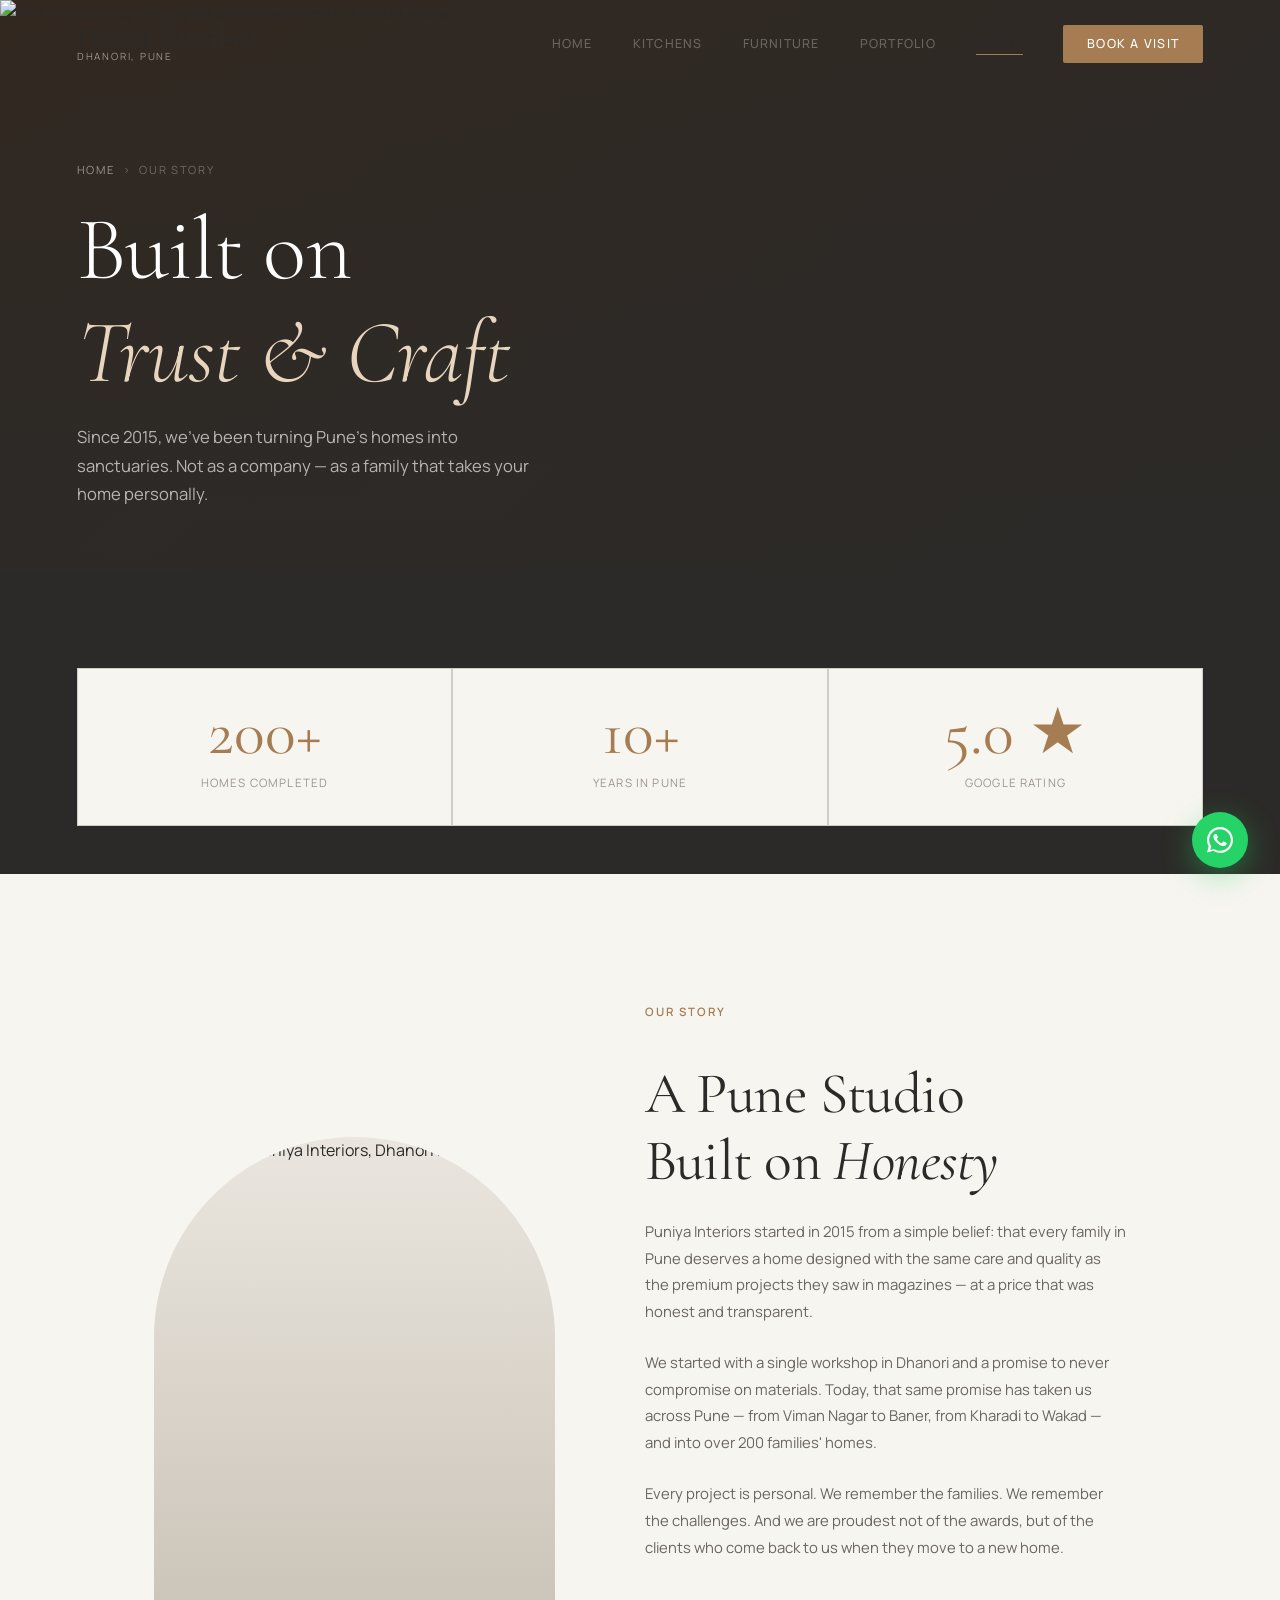
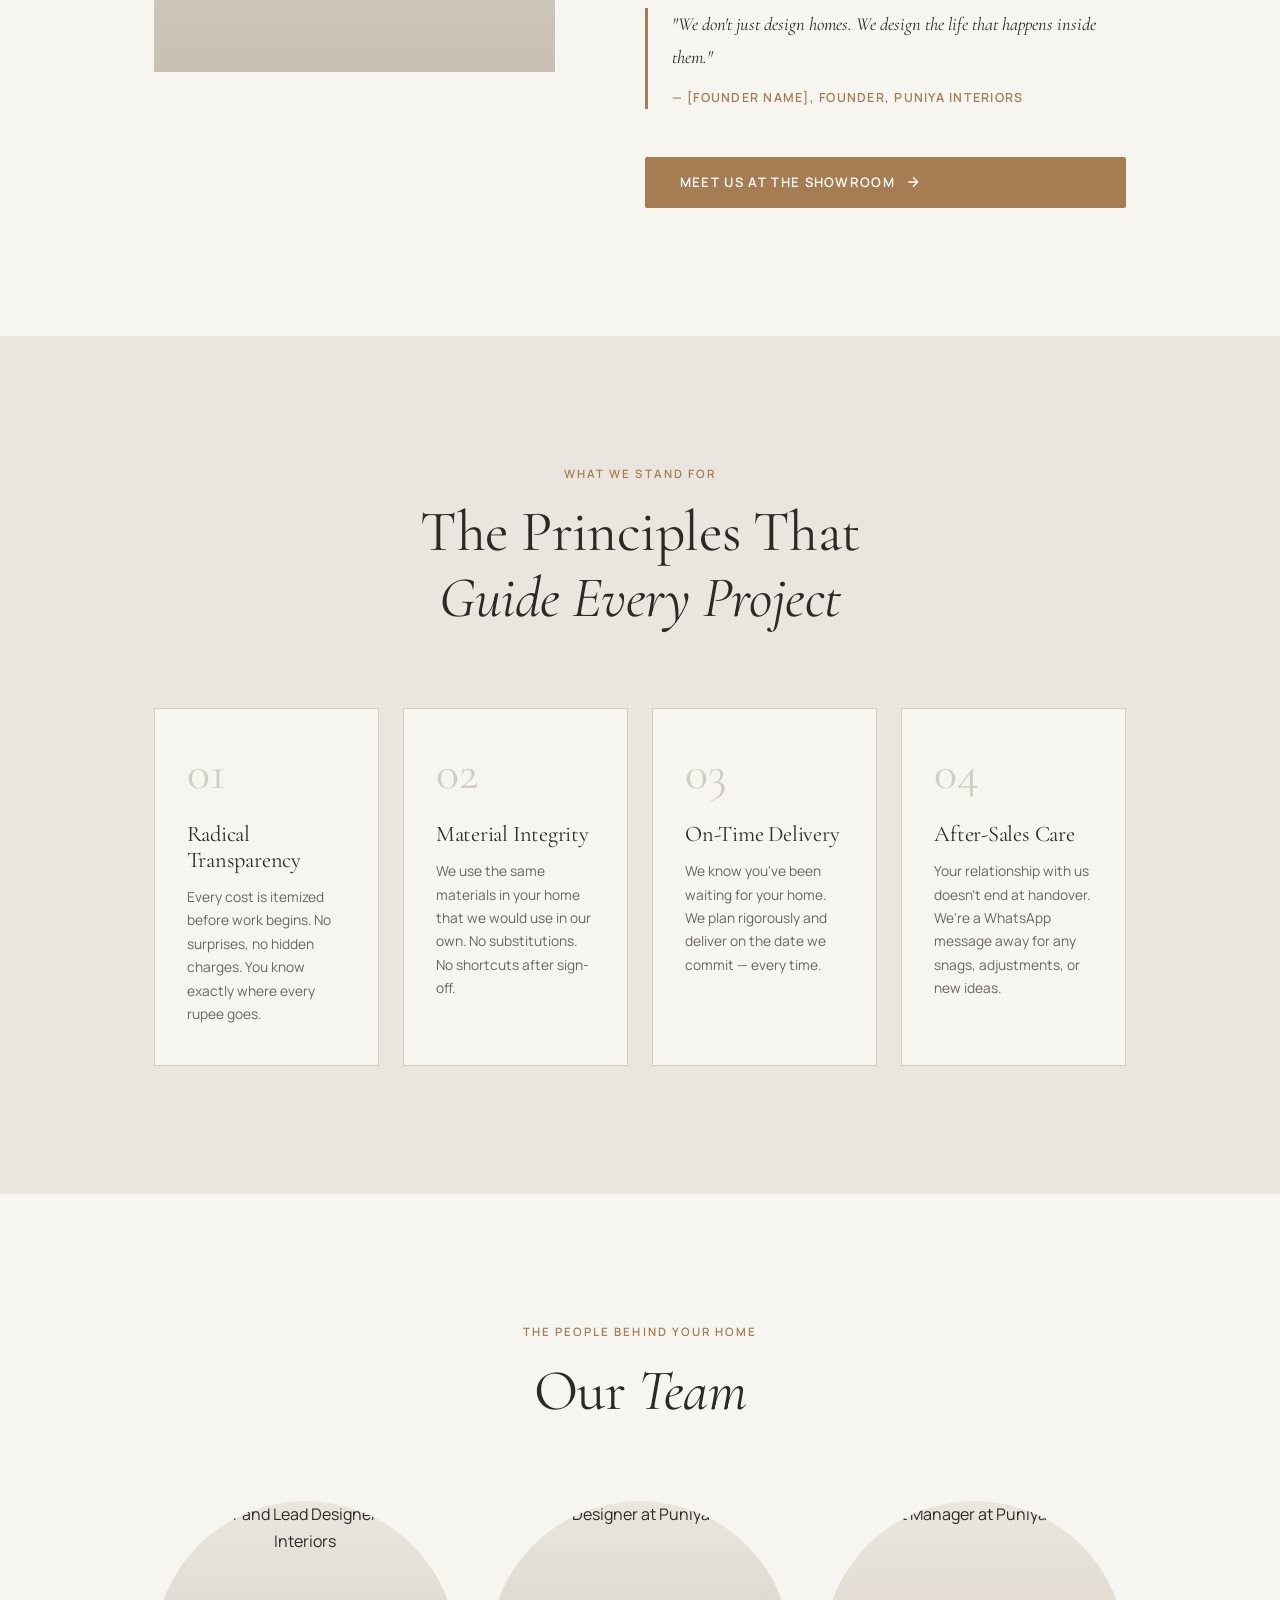
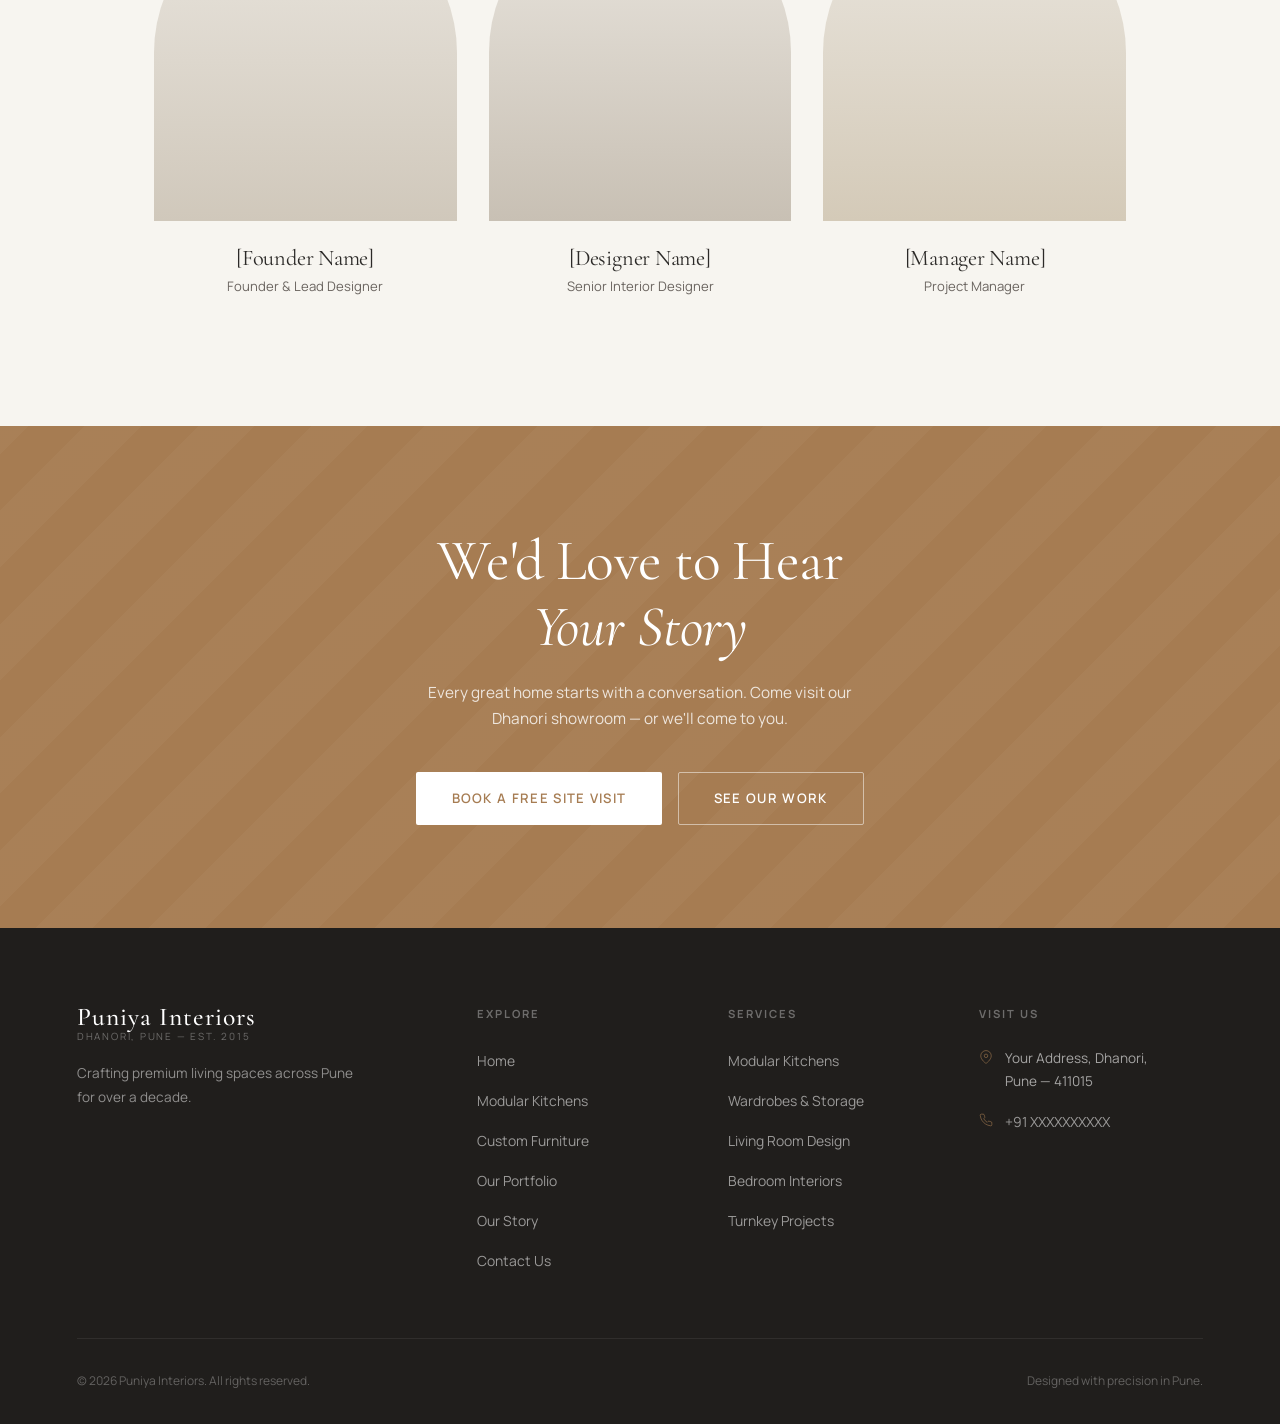
==== about.html @ a61df209 "Add files via upload" ====
<!DOCTYPE html>
<html lang="en">
<head>
  <meta charset="UTF-8" />
  <meta name="viewport" content="width=device-width, initial-scale=1.0" />
  <meta name="description" content="The story of Puniya Interiors — Pune's premium interior design studio based in Dhanori. Meet the founder and team behind 200+ transformed homes across Pune." />
  <meta name="keywords" content="about Puniya Interiors, interior design studio Pune, Dhanori interior designer, Pune home renovation team" />
  <title>Our Story — Puniya Interiors, Pune</title>
  <link rel="preconnect" href="https://fonts.googleapis.com" />
  <link rel="preconnect" href="https://fonts.gstatic.com" crossorigin />
  <link rel="stylesheet" href="css/style.css" />
</head>
<body>

  <div class="page-transition enter" aria-hidden="true"></div>

  <!-- NAVIGATION -->
  <nav class="nav" role="navigation" aria-label="Main navigation">
    <a href="index.html" class="nav-logo" aria-label="Puniya Interiors - Home">
      <span class="nav-logo-name">Puniya Interiors</span>
      <span class="nav-logo-tagline">Dhanori, Pune</span>
    </a>
    <ul class="nav-links">
      <li><a href="index.html">Home</a></li>
      <li><a href="modular-kitchens.html">Kitchens</a></li>
      <li><a href="custom-furniture.html">Furniture</a></li>
      <li><a href="portfolio.html">Portfolio</a></li>
      <li><a href="about.html" class="active">About</a></li>
      <li><a href="contact.html" class="nav-cta">Book a Visit</a></li>
    </ul>
    <button class="nav-hamburger" aria-label="Open menu">
      <span></span><span></span><span></span>
    </button>
  </nav>
  <nav class="nav-mobile" aria-label="Mobile navigation">
    <a href="index.html">Home</a>
    <a href="modular-kitchens.html">Kitchens</a>
    <a href="custom-furniture.html">Furniture</a>
    <a href="portfolio.html">Portfolio</a>
    <a href="about.html">About</a>
    <a href="contact.html">Contact</a>
  </nav>

  <!-- INNER HERO -->
  <header class="inner-hero" aria-label="About page hero">
    <div class="inner-hero-bg">
      <img
        src="images/about-hero.jpg"
        alt="The Puniya Interiors studio and showroom in Dhanori, Pune"
        loading="eager"
        onerror="this.closest('.inner-hero-bg').style.background='linear-gradient(135deg,#322820 0%,#2C2A28 100%)'"
      />
    </div>
    <div class="inner-hero-content">
      <div class="inner-hero-breadcrumb">
        <a href="index.html">Home</a>
        <span>›</span>
        <span>Our Story</span>
      </div>
      <h1>Built on<br/><em>Trust &amp; Craft</em></h1>
      <p class="inner-hero-sub">
        Since 2015, we've been turning Pune's homes into sanctuaries.
        Not as a company — as a family that takes your home personally.
      </p>
    </div>
  </header>

  <!-- STATS BAR -->
  <div style="background: var(--bg-dark); padding: 3rem clamp(1.5rem,6vw,6rem);" role="complementary" aria-label="Company achievements">
    <div class="about-stat-row">
      <div class="about-stat reveal">
        <span class="about-stat-number" data-count="200" data-suffix="+">0+</span>
        <span class="about-stat-label">Homes Completed</span>
      </div>
      <div class="about-stat reveal reveal-delay-1">
        <span class="about-stat-number" data-count="10" data-suffix="+">0+</span>
        <span class="about-stat-label">Years in Pune</span>
      </div>
      <div class="about-stat reveal reveal-delay-2">
        <span class="about-stat-number" data-count="5" data-suffix=".0 ★">0</span>
        <span class="about-stat-label">Google Rating</span>
      </div>
    </div>
  </div>

  <!-- FOUNDER STORY — SPLIT LAYOUT -->
  <section class="about-story" aria-labelledby="founder-heading">
    <div class="container">
      <div class="about-story-grid">
        <div class="reveal">
          <div class="founder-arch">
            <!--
              REPLACE: A professional photo of the founder
              Ideal: Portrait orientation, warm/natural light
              If no photo yet, a showroom or team photo works
            -->
            <img
              src="images/founder.jpg"
              alt="Founder of Puniya Interiors, Dhanori Pune"
              loading="lazy"
              onerror="this.parentElement.style.background='linear-gradient(180deg,#EAE6DF,#C8C0B4)'"
            />
          </div>
        </div>

        <div class="split-text reveal reveal-delay-2">
          <span class="eyebrow">Our Story</span>
          <h2 id="founder-heading">
            A Pune Studio<br/>
            Built on <em>Honesty</em>
          </h2>
          <p>
            Puniya Interiors started in 2015 from a simple belief: that every family in Pune
            deserves a home designed with the same care and quality as the premium projects
            they saw in magazines — at a price that was honest and transparent.
          </p>
          <p>
            We started with a single workshop in Dhanori and a promise to never compromise
            on materials. Today, that same promise has taken us across Pune — from
            Viman Nagar to Baner, from Kharadi to Wakad — and into over 200 families' homes.
          </p>
          <p>
            Every project is personal. We remember the families. We remember the challenges.
            And we are proudest not of the awards, but of the clients who come back to us
            when they move to a new home.
          </p>
          <blockquote style="border-left:3px solid var(--accent);padding-left:1.5rem;margin:1.5rem 0;">
            <p style="font-family:var(--font-serif);font-size:1.15rem;font-style:italic;color:var(--text-primary);">
              "We don't just design homes. We design the life that happens inside them."
            </p>
            <footer style="font-size:0.78rem;font-weight:600;letter-spacing:0.1em;text-transform:uppercase;color:var(--accent);margin-top:0.8rem;">
              — [Founder Name], Founder, Puniya Interiors
            </footer>
          </blockquote>
          <a href="contact.html" class="btn btn-primary">
            <span>Meet Us at the Showroom</span>
            <svg width="16" height="16" viewBox="0 0 24 24" fill="none" stroke="currentColor" stroke-width="2" aria-hidden="true"><path d="M5 12h14M12 5l7 7-7 7"/></svg>
          </a>
        </div>
      </div>
    </div>
  </section>

  <!-- OUR VALUES -->
  <section class="values-section" aria-labelledby="values-heading">
    <div class="container">
      <div class="section-header text-center reveal">
        <span class="eyebrow">What We Stand For</span>
        <h2 id="values-heading">The Principles That<br/><em>Guide Every Project</em></h2>
      </div>

      <div class="values-grid">
        <div class="value-card reveal reveal-delay-1">
          <span class="value-number" aria-hidden="true">01</span>
          <h4>Radical Transparency</h4>
          <p>Every cost is itemized before work begins. No surprises, no hidden charges. You know exactly where every rupee goes.</p>
        </div>
        <div class="value-card reveal reveal-delay-2">
          <span class="value-number" aria-hidden="true">02</span>
          <h4>Material Integrity</h4>
          <p>We use the same materials in your home that we would use in our own. No substitutions. No shortcuts after sign-off.</p>
        </div>
        <div class="value-card reveal reveal-delay-3">
          <span class="value-number" aria-hidden="true">03</span>
          <h4>On-Time Delivery</h4>
          <p>We know you've been waiting for your home. We plan rigorously and deliver on the date we commit — every time.</p>
        </div>
        <div class="value-card reveal reveal-delay-4">
          <span class="value-number" aria-hidden="true">04</span>
          <h4>After-Sales Care</h4>
          <p>Your relationship with us doesn't end at handover. We're a WhatsApp message away for any snags, adjustments, or new ideas.</p>
        </div>
      </div>
    </div>
  </section>

  <!-- TEAM SECTION -->
  <section class="team-section" aria-labelledby="team-heading">
    <div class="container">
      <div class="section-header text-center reveal">
        <span class="eyebrow">The People Behind Your Home</span>
        <h2 id="team-heading">Our <em>Team</em></h2>
      </div>

      <div class="team-grid">
        <!-- REPLACE with actual team member photos and names -->
        <div class="team-card reveal reveal-delay-1">
          <div class="team-arch">
            <img src="images/team-1.jpg" alt="Founder and Lead Designer at Puniya Interiors" loading="lazy" onerror="this.parentElement.style.background='linear-gradient(180deg,#EAE6DF,#D0C8BB)'" />
          </div>
          <h4>[Founder Name]</h4>
          <p>Founder &amp; Lead Designer</p>
        </div>
        <div class="team-card reveal reveal-delay-2">
          <div class="team-arch">
            <img src="images/team-2.jpg" alt="Senior Designer at Puniya Interiors" loading="lazy" onerror="this.parentElement.style.background='linear-gradient(180deg,#EAE6DF,#C8C0B4)'" />
          </div>
          <h4>[Designer Name]</h4>
          <p>Senior Interior Designer</p>
        </div>
        <div class="team-card reveal reveal-delay-3">
          <div class="team-arch">
            <img src="images/team-3.jpg" alt="Project Manager at Puniya Interiors" loading="lazy" onerror="this.parentElement.style.background='linear-gradient(180deg,#EAE6DF,#D4CAB8)'" />
          </div>
          <h4>[Manager Name]</h4>
          <p>Project Manager</p>
        </div>
      </div>
    </div>
  </section>

  <!-- CTA BANNER -->
  <section class="cta-banner" aria-labelledby="about-cta-heading">
    <h2 id="about-cta-heading">We'd Love to Hear<br/><em>Your Story</em></h2>
    <p>Every great home starts with a conversation. Come visit our Dhanori showroom — or we'll come to you.</p>
    <div class="cta-banner-actions">
      <a href="contact.html" class="btn btn-light">Book a Free Site Visit</a>
      <a href="portfolio.html" class="btn btn-ghost-white">See Our Work</a>
    </div>
  </section>

  <!-- FOOTER -->
  <footer class="footer" role="contentinfo">
    <div class="footer-grid">
      <div class="footer-brand"><div class="nav-logo"><span class="nav-logo-name">Puniya Interiors</span><span class="nav-logo-tagline">Dhanori, Pune — Est. 2015</span></div><p>Crafting premium living spaces across Pune for over a decade.</p></div>
      <div class="footer-col"><h5>Explore</h5><ul><li><a href="index.html">Home</a></li><li><a href="modular-kitchens.html">Modular Kitchens</a></li><li><a href="custom-furniture.html">Custom Furniture</a></li><li><a href="portfolio.html">Our Portfolio</a></li><li><a href="about.html">Our Story</a></li><li><a href="contact.html">Contact Us</a></li></ul></div>
      <div class="footer-col"><h5>Services</h5><ul><li><a href="modular-kitchens.html">Modular Kitchens</a></li><li><a href="custom-furniture.html">Wardrobes &amp; Storage</a></li><li><a href="custom-furniture.html">Living Room Design</a></li><li><a href="custom-furniture.html">Bedroom Interiors</a></li><li><a href="contact.html">Turnkey Projects</a></li></ul></div>
      <div class="footer-col"><h5>Visit Us</h5><div class="footer-contact-item"><svg viewBox="0 0 24 24" aria-hidden="true"><path d="M21 10c0 7-9 13-9 13s-9-6-9-13a9 9 0 0118 0z"/><circle cx="12" cy="10" r="3"/></svg><span>Your Address, Dhanori,<br/>Pune — 411015</span></div><div class="footer-contact-item"><svg viewBox="0 0 24 24" aria-hidden="true"><path d="M22 16.92v3a2 2 0 01-2.18 2 19.79 19.79 0 01-8.63-3.07 19.5 19.5 0 01-6-6 19.79 19.79 0 01-3.07-8.67A2 2 0 014.11 2h3a2 2 0 012 1.72c.127.96.361 1.903.7 2.81a2 2 0 01-.45 2.11L8.09 9.91a16 16 0 006 6l1.27-1.27a2 2 0 012.11-.45c.907.339 1.85.573 2.81.7A2 2 0 0122 16.92z"/></svg><a href="tel:+91XXXXXXXXXX">+91 XXXXXXXXXX</a></div></div>
    </div>
    <div class="footer-bottom"><span>© 2026 Puniya Interiors. All rights reserved.</span><span>Designed with precision in Pune.</span></div>
  </footer>

  <a href="https://wa.me/91XXXXXXXXXX" class="whatsapp-float" target="_blank" rel="noopener noreferrer" aria-label="Chat on WhatsApp">
    <svg viewBox="0 0 24 24" aria-hidden="true"><path d="M17.472 14.382c-.297-.149-1.758-.867-2.03-.967-.273-.099-.471-.148-.67.15-.197.297-.767.966-.94 1.164-.173.199-.347.223-.644.075-.297-.15-1.255-.463-2.39-1.475-.883-.788-1.48-1.761-1.653-2.059-.173-.297-.018-.458.13-.606.134-.133.298-.347.446-.52.149-.174.198-.298.298-.497.099-.198.05-.371-.025-.52-.075-.149-.669-1.612-.916-2.207-.242-.579-.487-.5-.669-.51-.173-.008-.371-.01-.57-.01-.198 0-.52.074-.792.372-.272.297-1.04 1.016-1.04 2.479 0 1.462 1.065 2.875 1.213 3.074.149.198 2.096 3.2 5.077 4.487.709.306 1.262.489 1.694.625.712.227 1.36.195 1.871.118.571-.085 1.758-.719 2.006-1.413.248-.694.248-1.289.173-1.413-.074-.124-.272-.198-.57-.347z"/><path d="M12 0C5.373 0 0 5.373 0 12c0 2.125.557 4.122 1.529 5.859L.057 23.5l5.777-1.517A11.951 11.951 0 0012 24c6.627 0 12-5.373 12-12S18.627 0 12 0zm0 22c-1.893 0-3.667-.52-5.184-1.426l-.371-.22-3.43.9.916-3.345-.242-.383A9.953 9.953 0 012 12c0-5.514 4.486-10 10-10s10 4.486 10 10-4.486 10-10 10z"/></svg>
  </a>
  <script src="js/script.js" defer></script>
</body>
</html>
---- css/style.css ----
/* ============================================================
   PUNIYA INTERIORS — Master Stylesheet
   Design System: Earthy Editorial & Spatial Elegance (Japandi)
   Author: Built for Puniya Interiors, Dhanori, Pune
   ============================================================ */

/* ── 1. GOOGLE FONTS IMPORT ── */
@import url('https://fonts.googleapis.com/css2?family=Cormorant+Garamond:ital,wght@0,300;0,400;0,500;0,600;1,300;1,400&family=Manrope:wght@300;400;500;600&display=swap');

/* ── 2. CSS CUSTOM PROPERTIES (DESIGN TOKENS) ── */
:root {
  /* Colors */
  --bg-primary:     #F7F5F0;   /* Warm Alabaster */
  --bg-secondary:   #EAE6DF;   /* Soft Stone */
  --bg-dark:        #2C2A28;   /* Charred Oak */
  --accent:         #A67C52;   /* Raw Terracotta */
  --accent-light:   #C4A07A;   /* Lighter clay for hover */
  --text-primary:   #2C2A28;
  --text-secondary: #6B6560;
  --text-muted:     #9C958E;
  --border:         #D1CCC4;

  /* Typography */
  --font-serif:  'Cormorant Garamond', Georgia, serif;
  --font-sans:   'Manrope', system-ui, sans-serif;

  /* Spacing Scale (Golden Ratio influenced) */
  --space-xs:   0.5rem;
  --space-sm:   1rem;
  --space-md:   2rem;
  --space-lg:   4rem;
  --space-xl:   7rem;
  --space-xxl: 10rem;

  /* Section padding */
  --section-padding: clamp(5rem, 10vw, 10rem) clamp(1.5rem, 6vw, 8rem);

  /* Border radius */
  --radius-sm:  4px;
  --radius-md:  12px;
  --radius-arch: 999px 999px 0 0; /* Architectural arch shape */

  /* Transitions */
  --transition-slow:   all 0.8s cubic-bezier(0.4, 0, 0.2, 1);
  --transition-medium: all 0.5s cubic-bezier(0.4, 0, 0.2, 1);
  --transition-fast:   all 0.25s ease;

  /* Shadows */
  --shadow-soft:   0 8px 40px rgba(44, 42, 40, 0.08);
  --shadow-medium: 0 16px 60px rgba(44, 42, 40, 0.14);
}

/* ── 3. RESET & BASE ── */
*, *::before, *::after {
  margin: 0;
  padding: 0;
  box-sizing: border-box;
}

html {
  font-size: 16px;
  scroll-behavior: smooth;
  -webkit-font-smoothing: antialiased;
  -moz-osx-font-smoothing: grayscale;
}

body {
  background-color: var(--bg-primary);
  color: var(--text-primary);
  font-family: var(--font-sans);
  font-weight: 400;
  line-height: 1.7;
  overflow-x: hidden;
}

img {
  display: block;
  max-width: 100%;
  height: auto;
}

a {
  color: inherit;
  text-decoration: none;
}

ul, ol {
  list-style: none;
}

button {
  cursor: pointer;
  border: none;
  background: none;
  font-family: inherit;
}

/* ── 4. TYPOGRAPHY SYSTEM ── */
h1, h2, h3, h4 {
  font-family: var(--font-serif);
  font-weight: 400;
  line-height: 1.15;
  letter-spacing: -0.01em;
}

h1 { font-size: clamp(3rem, 7vw, 6.5rem); }
h2 { font-size: clamp(2rem, 4.5vw, 3.8rem); }
h3 { font-size: clamp(1.4rem, 2.5vw, 2rem); }
h4 { font-size: clamp(1.1rem, 1.8vw, 1.4rem); }

p {
  font-size: clamp(0.9rem, 1.2vw, 1rem);
  color: var(--text-secondary);
  max-width: 60ch;
}

.eyebrow {
  font-family: var(--font-sans);
  font-size: 0.72rem;
  font-weight: 600;
  letter-spacing: 0.18em;
  text-transform: uppercase;
  color: var(--accent);
  display: block;
  margin-bottom: 1rem;
}

/* ── 5. UTILITY CLASSES ── */
.container {
  width: 100%;
  max-width: 1400px;
  margin-inline: auto;
  padding-inline: clamp(1.5rem, 6vw, 6rem);
}

.text-center { text-align: center; }
.text-center p { margin-inline: auto; }

/* ── 6. BUTTONS ── */
.btn {
  display: inline-flex;
  align-items: center;
  gap: 0.6rem;
  padding: 0.9rem 2.2rem;
  font-family: var(--font-sans);
  font-size: 0.82rem;
  font-weight: 600;
  letter-spacing: 0.1em;
  text-transform: uppercase;
  border-radius: 2px;
  transition: var(--transition-medium);
  position: relative;
  overflow: hidden;
}

.btn-primary {
  background: var(--accent);
  color: #fff;
}

.btn-primary::after {
  content: '';
  position: absolute;
  inset: 0;
  background: var(--bg-dark);
  transform: scaleX(0);
  transform-origin: right;
  transition: transform 0.4s cubic-bezier(0.4, 0, 0.2, 1);
  z-index: 0;
}

.btn-primary:hover::after { transform: scaleX(1); transform-origin: left; }
.btn-primary span, .btn-primary svg { position: relative; z-index: 1; }

.btn-outline {
  background: transparent;
  color: var(--text-primary);
  border: 1px solid var(--border);
}

.btn-outline:hover {
  border-color: var(--accent);
  color: var(--accent);
}

.btn-whatsapp {
  background: #25D366;
  color: #fff;
}

.btn-whatsapp:hover { background: #1db954; }

/* ── 7. ARCH IMAGE COMPONENT ── */
/* The signature "arch" motif for featured images */
.arch-image {
  border-radius: var(--radius-arch);
  overflow: hidden;
  position: relative;
}

.arch-image img {
  width: 100%;
  height: 100%;
  object-fit: cover;
  transition: transform 1.5s cubic-bezier(0.4, 0, 0.2, 1);
}

.arch-image:hover img { transform: scale(1.05); }

/* ── 8. NAVIGATION ── */
.nav {
  position: fixed;
  top: 0;
  left: 0;
  right: 0;
  z-index: 1000;
  padding: 1.5rem clamp(1.5rem, 6vw, 6rem);
  display: flex;
  align-items: center;
  justify-content: space-between;
  transition: var(--transition-medium);
}

/* Scrolled state — glass effect */
.nav.scrolled {
  background: rgba(247, 245, 240, 0.92);
  backdrop-filter: blur(20px);
  -webkit-backdrop-filter: blur(20px);
  padding-block: 1rem;
  border-bottom: 1px solid var(--border);
  box-shadow: 0 4px 30px rgba(44,42,40,0.06);
}

.nav-logo {
  display: flex;
  flex-direction: column;
  line-height: 1;
}

.nav-logo-name {
  font-family: var(--font-serif);
  font-size: 1.6rem;
  font-weight: 500;
  color: var(--text-primary);
  letter-spacing: 0.04em;
}

.nav-logo-tagline {
  font-size: 0.62rem;
  letter-spacing: 0.18em;
  text-transform: uppercase;
  color: var(--text-muted);
  margin-top: 2px;
}

.nav-links {
  display: flex;
  align-items: center;
  gap: 2.5rem;
}

.nav-links a {
  font-size: 0.78rem;
  font-weight: 500;
  letter-spacing: 0.1em;
  text-transform: uppercase;
  color: var(--text-secondary);
  transition: color 0.25s ease;
  position: relative;
}

.nav-links a::after {
  content: '';
  position: absolute;
  bottom: -3px;
  left: 0;
  width: 0;
  height: 1px;
  background: var(--accent);
  transition: width 0.3s ease;
}

.nav-links a:hover,
.nav-links a.active {
  color: var(--text-primary);
}

.nav-links a:hover::after,
.nav-links a.active::after {
  width: 100%;
}

.nav-cta {
  padding: 0.65rem 1.5rem !important;
  background: var(--accent);
  color: #fff !important;
  border-radius: 2px;
}

.nav-cta::after { display: none; }
.nav-cta:hover { background: var(--bg-dark) !important; color: #fff !important; }

/* Hamburger */
.nav-hamburger {
  display: none;
  flex-direction: column;
  gap: 5px;
  padding: 8px;
  cursor: pointer;
  z-index: 1100;
}

.nav-hamburger span {
  display: block;
  width: 24px;
  height: 1.5px;
  background: var(--text-primary);
  transition: var(--transition-fast);
  transform-origin: center;
}

.nav-hamburger.open span:nth-child(1) { transform: translateY(6.5px) rotate(45deg); }
.nav-hamburger.open span:nth-child(2) { opacity: 0; }
.nav-hamburger.open span:nth-child(3) { transform: translateY(-6.5px) rotate(-45deg); }

/* Mobile Menu */
.nav-mobile {
  display: none;
  position: fixed;
  inset: 0;
  background: var(--bg-primary);
  z-index: 1050;
  flex-direction: column;
  justify-content: center;
  align-items: center;
  gap: 2.5rem;
  opacity: 0;
  pointer-events: none;
  transition: opacity 0.4s ease;
}

.nav-mobile.open {
  display: flex;
  opacity: 1;
  pointer-events: all;
}

.nav-mobile a {
  font-family: var(--font-serif);
  font-size: 2.5rem;
  color: var(--text-primary);
  transition: color 0.25s ease;
}

.nav-mobile a:hover { color: var(--accent); }

/* ── 9. HERO SECTION ── */
.hero {
  min-height: 100svh;
  position: relative;
  display: grid;
  grid-template-rows: 1fr auto;
  overflow: hidden;
}

.hero-bg {
  position: absolute;
  inset: 0;
  z-index: 0;
}

.hero-bg-image {
  width: 100%;
  height: 100%;
  object-fit: cover;
  transform: scale(1.08);
  /* Parallax controlled via JS */
}

/* Warm editorial overlay */
.hero-bg::after {
  content: '';
  position: absolute;
  inset: 0;
  background: linear-gradient(
    135deg,
    rgba(44, 42, 40, 0.55) 0%,
    rgba(44, 42, 40, 0.2) 60%,
    rgba(166, 124, 82, 0.15) 100%
  );
}

.hero-content {
  position: relative;
  z-index: 1;
  display: flex;
  flex-direction: column;
  justify-content: flex-end;
  padding: var(--section-padding);
  padding-top: 12rem;
  padding-bottom: 5rem;
  max-width: 900px;
}

.hero-eyebrow {
  color: rgba(255,255,255,0.75);
  margin-bottom: 1.5rem;
}

.hero h1 {
  color: #fff;
  font-weight: 300;
  line-height: 1.08;
  margin-bottom: 2rem;
}

.hero h1 em {
  font-style: italic;
  color: #E8D5BE;
}

.hero-subtext {
  color: rgba(255,255,255,0.72);
  font-size: clamp(0.9rem, 1.3vw, 1.05rem);
  max-width: 44ch;
  margin-bottom: 3rem;
}

.hero-actions {
  display: flex;
  flex-wrap: wrap;
  gap: 1rem;
  align-items: center;
}

.hero-scroll {
  position: absolute;
  bottom: 2.5rem;
  right: clamp(1.5rem, 6vw, 6rem);
  z-index: 1;
  display: flex;
  align-items: center;
  gap: 0.8rem;
  color: rgba(255,255,255,0.5);
  font-size: 0.68rem;
  letter-spacing: 0.15em;
  text-transform: uppercase;
  writing-mode: vertical-rl;
}

.hero-scroll::before {
  content: '';
  width: 1px;
  height: 60px;
  background: rgba(255,255,255,0.3);
  animation: scrollLine 2s ease-in-out infinite;
}

@keyframes scrollLine {
  0% { transform: scaleY(0); transform-origin: top; }
  50% { transform: scaleY(1); transform-origin: top; }
  51% { transform: scaleY(1); transform-origin: bottom; }
  100% { transform: scaleY(0); transform-origin: bottom; }
}

/* ── 10. TRUST BAR ── */
.trust-bar {
  background: var(--bg-dark);
  padding: 1.5rem clamp(1.5rem, 6vw, 6rem);
}

.trust-bar-inner {
  display: flex;
  flex-wrap: wrap;
  align-items: center;
  justify-content: space-between;
  gap: 1.5rem;
}

.trust-item {
  display: flex;
  align-items: center;
  gap: 0.75rem;
  color: rgba(255,255,255,0.7);
  font-size: 0.78rem;
  letter-spacing: 0.08em;
}

.trust-item-icon {
  width: 36px;
  height: 36px;
  border-radius: 50%;
  background: rgba(166, 124, 82, 0.2);
  display: flex;
  align-items: center;
  justify-content: center;
  flex-shrink: 0;
}

.trust-item-icon svg { width: 16px; height: 16px; stroke: var(--accent); fill: none; }

.trust-divider {
  width: 1px;
  height: 30px;
  background: rgba(255,255,255,0.12);
}

.trust-rating {
  display: flex;
  gap: 3px;
  color: #F5C842;
  font-size: 0.85rem;
}

/* ── 11. SERVICES SECTION (Editorial Card Layout) ── */
.services {
  padding: var(--section-padding);
}

.section-header {
  margin-bottom: clamp(3rem, 6vw, 5rem);
}

.services-grid {
  display: grid;
  grid-template-columns: repeat(3, 1fr);
  gap: 1.5px;
  background: var(--border);
  border: 1.5px solid var(--border);
}

.service-card {
  background: var(--bg-primary);
  padding: 2.5rem 2rem 3rem;
  display: flex;
  flex-direction: column;
  gap: 1.5rem;
  transition: var(--transition-medium);
  position: relative;
  overflow: hidden;
}

.service-card::before {
  content: '';
  position: absolute;
  bottom: 0;
  left: 0;
  right: 0;
  height: 3px;
  background: var(--accent);
  transform: scaleX(0);
  transition: transform 0.5s ease;
}

.service-card:hover::before { transform: scaleX(1); }

.service-card:hover { background: var(--bg-secondary); }

.service-arch {
  width: 100%;
  aspect-ratio: 3/4;
  border-radius: var(--radius-arch);
  overflow: hidden;
  background: var(--bg-secondary);
}

.service-arch img {
  width: 100%;
  height: 100%;
  object-fit: cover;
  transition: transform 1.5s cubic-bezier(0.4, 0, 0.2, 1);
}

.service-card:hover .service-arch img { transform: scale(1.07); }

.service-number {
  font-family: var(--font-serif);
  font-size: 3.5rem;
  font-weight: 300;
  color: var(--border);
  line-height: 1;
}

.service-card h3 { font-weight: 400; }

.service-card p {
  font-size: 0.88rem;
  line-height: 1.7;
}

.service-link {
  margin-top: auto;
  font-size: 0.75rem;
  letter-spacing: 0.12em;
  text-transform: uppercase;
  font-weight: 600;
  color: var(--accent);
  display: flex;
  align-items: center;
  gap: 0.5rem;
  transition: gap 0.3s ease;
}

.service-link:hover { gap: 0.9rem; }

/* ── 12. BEFORE & AFTER SLIDER ── */
.slider-section {
  padding: var(--section-padding);
  background: var(--bg-secondary);
}

.slider-wrapper {
  position: relative;
  width: 100%;
  aspect-ratio: 16/9;
  border-radius: var(--radius-md);
  overflow: hidden;
  cursor: col-resize;
  user-select: none;
  box-shadow: var(--shadow-medium);
  margin-top: 3rem;
}

.slider-before,
.slider-after {
  position: absolute;
  inset: 0;
}

.slider-before img,
.slider-after img {
  width: 100%;
  height: 100%;
  object-fit: cover;
  pointer-events: none;
}

.slider-after {
  clip-path: inset(0 50% 0 0);
  transition: clip-path 0.05s ease;
}

.slider-handle {
  position: absolute;
  top: 0;
  left: 50%;
  bottom: 0;
  width: 3px;
  background: #fff;
  transform: translateX(-50%);
  display: flex;
  align-items: center;
  justify-content: center;
  transition: left 0.05s ease;
}

.slider-handle-circle {
  width: 48px;
  height: 48px;
  border-radius: 50%;
  background: #fff;
  box-shadow: var(--shadow-medium);
  display: flex;
  align-items: center;
  justify-content: center;
  flex-shrink: 0;
  font-size: 0.8rem;
  font-weight: 600;
  color: var(--text-primary);
}

.slider-label {
  position: absolute;
  bottom: 1.5rem;
  padding: 0.4rem 1rem;
  background: rgba(44,42,40,0.75);
  color: #fff;
  font-size: 0.7rem;
  letter-spacing: 0.15em;
  text-transform: uppercase;
  border-radius: 2px;
}

.slider-label-before { left: 1.5rem; }
.slider-label-after  { right: 1.5rem; }

/* ── 13. PROCESS SECTION ── */
.process {
  padding: var(--section-padding);
}

.process-steps {
  display: grid;
  grid-template-columns: repeat(3, 1fr);
  gap: 0;
  margin-top: 4rem;
  position: relative;
}

/* Connecting line */
.process-steps::before {
  content: '';
  position: absolute;
  top: 2rem;
  left: 16.5%;
  right: 16.5%;
  height: 1px;
  background: var(--border);
  z-index: 0;
}

.process-step {
  display: flex;
  flex-direction: column;
  align-items: center;
  text-align: center;
  padding: 0 2rem;
  position: relative;
  z-index: 1;
}

.process-number {
  width: 4rem;
  height: 4rem;
  border-radius: 50%;
  background: var(--bg-primary);
  border: 1px solid var(--border);
  display: flex;
  align-items: center;
  justify-content: center;
  font-family: var(--font-serif);
  font-size: 1.4rem;
  color: var(--accent);
  margin-bottom: 2rem;
  flex-shrink: 0;
  transition: var(--transition-medium);
}

.process-step:hover .process-number {
  background: var(--accent);
  color: #fff;
  border-color: var(--accent);
}

.process-step h4 { margin-bottom: 0.75rem; }
.process-step p { font-size: 0.87rem; }

/* ── 14. TESTIMONIALS ── */
.testimonials {
  padding: var(--section-padding);
  background: var(--bg-dark);
  color: #fff;
}

.testimonials .eyebrow { color: var(--accent-light); }
.testimonials h2 { color: #fff; }

.testimonials-grid {
  display: grid;
  grid-template-columns: repeat(2, 1fr);
  gap: 2px;
  background: rgba(255,255,255,0.06);
  margin-top: 4rem;
}

.testimonial-card {
  background: var(--bg-dark);
  padding: 3rem;
  position: relative;
  transition: background 0.4s ease;
}

.testimonial-card:hover { background: #35322F; }

.testimonial-quote-mark {
  font-family: var(--font-serif);
  font-size: 6rem;
  line-height: 0.5;
  color: var(--accent);
  opacity: 0.4;
  margin-bottom: 1.5rem;
  display: block;
}

.testimonial-text {
  font-family: var(--font-serif);
  font-size: clamp(1.1rem, 1.8vw, 1.5rem);
  font-style: italic;
  color: rgba(255,255,255,0.9);
  line-height: 1.5;
  margin-bottom: 2rem;
  max-width: 100%;
}

.testimonial-author {
  display: flex;
  align-items: center;
  gap: 1rem;
}

.testimonial-avatar {
  width: 44px;
  height: 44px;
  border-radius: 50%;
  background: var(--accent);
  display: flex;
  align-items: center;
  justify-content: center;
  font-family: var(--font-serif);
  font-size: 1.2rem;
  color: #fff;
  flex-shrink: 0;
}

.testimonial-name {
  font-size: 0.85rem;
  font-weight: 600;
  color: #fff;
  display: block;
}

.testimonial-location {
  font-size: 0.75rem;
  color: rgba(255,255,255,0.4);
  letter-spacing: 0.05em;
}

.testimonial-stars {
  display: flex;
  gap: 2px;
  color: #F5C842;
  font-size: 0.85rem;
  margin-top: 0.3rem;
}

/* ── 15. FINAL CTA BANNER ── */
.cta-banner {
  background: var(--accent);
  padding: clamp(4rem, 8vw, 8rem) clamp(1.5rem, 6vw, 6rem);
  text-align: center;
  position: relative;
  overflow: hidden;
}

/* Subtle architectural line texture */
.cta-banner::before {
  content: '';
  position: absolute;
  inset: 0;
  background: repeating-linear-gradient(
    -45deg,
    transparent,
    transparent 40px,
    rgba(255,255,255,0.03) 40px,
    rgba(255,255,255,0.03) 80px
  );
}

.cta-banner > * { position: relative; z-index: 1; }

.cta-banner h2 {
  color: #fff;
  margin-bottom: 1.2rem;
}

.cta-banner p {
  color: rgba(255,255,255,0.8);
  margin-inline: auto;
  margin-bottom: 2.5rem;
  max-width: 50ch;
}

.cta-banner-actions {
  display: flex;
  flex-wrap: wrap;
  gap: 1rem;
  justify-content: center;
}

.btn-light {
  background: #fff;
  color: var(--accent);
}

.btn-light:hover { background: var(--bg-primary); }

.btn-ghost-white {
  background: transparent;
  color: #fff;
  border: 1.5px solid rgba(255,255,255,0.5);
}

.btn-ghost-white:hover { border-color: #fff; background: rgba(255,255,255,0.1); }

/* ── 16. FOOTER ── */
.footer {
  background: #201E1C;
  color: rgba(255,255,255,0.6);
  padding: clamp(3rem, 6vw, 6rem) clamp(1.5rem, 6vw, 6rem) 2rem;
}

.footer-grid {
  display: grid;
  grid-template-columns: 1.8fr 1fr 1fr 1.2fr;
  gap: 4rem;
  padding-bottom: 4rem;
  border-bottom: 1px solid rgba(255,255,255,0.07);
  margin-bottom: 2rem;
}

.footer-brand .nav-logo-name { color: #fff; }
.footer-brand .nav-logo-tagline { color: rgba(255,255,255,0.35); }
.footer-brand p {
  margin-top: 1.2rem;
  font-size: 0.85rem;
  line-height: 1.8;
  color: rgba(255,255,255,0.5);
  max-width: 35ch;
}

.footer-col h5 {
  font-family: var(--font-sans);
  font-size: 0.7rem;
  font-weight: 700;
  letter-spacing: 0.18em;
  text-transform: uppercase;
  color: rgba(255,255,255,0.35);
  margin-bottom: 1.5rem;
}

.footer-col ul { display: flex; flex-direction: column; gap: 0.8rem; }
.footer-col a {
  font-size: 0.87rem;
  color: rgba(255,255,255,0.55);
  transition: color 0.25s ease;
}
.footer-col a:hover { color: var(--accent-light); }

.footer-contact-item {
  display: flex;
  align-items: flex-start;
  gap: 0.75rem;
  font-size: 0.85rem;
  margin-bottom: 1rem;
}

.footer-contact-item svg {
  width: 14px;
  height: 14px;
  stroke: var(--accent);
  fill: none;
  flex-shrink: 0;
  margin-top: 3px;
}

.footer-bottom {
  display: flex;
  flex-wrap: wrap;
  justify-content: space-between;
  align-items: center;
  gap: 1rem;
  font-size: 0.75rem;
  color: rgba(255,255,255,0.3);
}

/* ── 17. SCROLL REVEAL ANIMATIONS ── */
.reveal {
  opacity: 0;
  transform: translateY(40px);
  transition: opacity 0.9s cubic-bezier(0.4, 0, 0.2, 1),
              transform 0.9s cubic-bezier(0.4, 0, 0.2, 1);
}

.reveal.visible {
  opacity: 1;
  transform: translateY(0);
}

.reveal-delay-1 { transition-delay: 0.1s; }
.reveal-delay-2 { transition-delay: 0.2s; }
.reveal-delay-3 { transition-delay: 0.3s; }
.reveal-delay-4 { transition-delay: 0.4s; }

/* Curtain reveal for images */
.curtain-reveal {
  overflow: hidden;
}

.curtain-reveal > * {
  transform: translateY(102%);
  transition: transform 1.1s cubic-bezier(0.4, 0, 0.2, 1);
}

.curtain-reveal.visible > * {
  transform: translateY(0);
}

/* ── 18. PAGE TRANSITION OVERLAY ── */
.page-transition {
  position: fixed;
  inset: 0;
  background: var(--bg-primary);
  z-index: 9999;
  transform: scaleY(0);
  transform-origin: bottom;
  pointer-events: none;
}

.page-transition.enter {
  transform: scaleY(1);
  transition: transform 0.4s cubic-bezier(0.4, 0, 0.2, 1);
  transform-origin: bottom;
}

.page-transition.exit {
  transform: scaleY(0);
  transition: transform 0.4s cubic-bezier(0.4, 0, 0.2, 1);
  transform-origin: top;
}

/* ── 19. PLACEHOLDER IMAGE SYSTEM ── */
/* Used until real photos are provided */
.img-placeholder {
  background: linear-gradient(135deg, var(--bg-secondary) 0%, #D8D3CB 100%);
  display: flex;
  align-items: center;
  justify-content: center;
  color: var(--text-muted);
  font-size: 0.75rem;
  letter-spacing: 0.1em;
  text-transform: uppercase;
}

/* ── 20. INNER PAGE HERO (for sub-pages) ── */
.page-hero {
  padding-top: 10rem;
  padding-bottom: 5rem;
  padding-left: clamp(1.5rem, 6vw, 6rem);
  padding-right: clamp(1.5rem, 6vw, 6rem);
  border-bottom: 1px solid var(--border);
  background: var(--bg-secondary);
}

.page-hero-breadcrumb {
  font-size: 0.72rem;
  letter-spacing: 0.15em;
  text-transform: uppercase;
  color: var(--text-muted);
  margin-bottom: 1.5rem;
  display: flex;
  align-items: center;
  gap: 0.5rem;
}

.page-hero-breadcrumb a { transition: color 0.25s ease; }
.page-hero-breadcrumb a:hover { color: var(--accent); }

/* ── 21. FLOATING WHATSAPP BUTTON ── */
.whatsapp-float {
  position: fixed;
  bottom: 2rem;
  right: 2rem;
  z-index: 900;
  width: 56px;
  height: 56px;
  border-radius: 50%;
  background: #25D366;
  display: flex;
  align-items: center;
  justify-content: center;
  box-shadow: 0 8px 30px rgba(37, 211, 102, 0.4);
  transition: transform 0.3s ease, box-shadow 0.3s ease;
  animation: whatsappPulse 3s ease-in-out infinite;
}

.whatsapp-float:hover {
  transform: scale(1.1);
  box-shadow: 0 12px 40px rgba(37, 211, 102, 0.5);
}

.whatsapp-float svg { width: 26px; height: 26px; fill: #fff; }

@keyframes whatsappPulse {
  0%, 100% { box-shadow: 0 8px 30px rgba(37, 211, 102, 0.4); }
  50% { box-shadow: 0 8px 50px rgba(37, 211, 102, 0.6); }
}

/* ── 22. RESPONSIVE — TABLET (max 1024px) ── */
@media (max-width: 1024px) {
  .services-grid { grid-template-columns: 1fr 1fr; }
  .process-steps { grid-template-columns: 1fr; gap: 3rem; }
  .process-steps::before { display: none; }
  .process-step { align-items: flex-start; text-align: left; flex-direction: row; gap: 1.5rem; }
  .footer-grid { grid-template-columns: 1fr 1fr; gap: 2.5rem; }
}

/* ── 23. RESPONSIVE — MOBILE (max 768px) ── */
@media (max-width: 768px) {
  .nav-links { display: none; }
  .nav-hamburger { display: flex; }

  .hero-content { padding-top: 8rem; }
  .hero h1 { font-size: clamp(2.5rem, 10vw, 4rem); }

  .trust-bar-inner { justify-content: center; }
  .trust-divider { display: none; }

  .services-grid { grid-template-columns: 1fr; }

  .slider-wrapper { aspect-ratio: 4/3; }

  .testimonials-grid { grid-template-columns: 1fr; }

  .footer-grid { grid-template-columns: 1fr; gap: 2rem; }
  .footer-bottom { flex-direction: column; text-align: center; }
}

/* ── 24. RESPONSIVE — SMALL MOBILE (max 480px) ── */
@media (max-width: 480px) {
  .hero-actions { flex-direction: column; align-items: flex-start; }
  .cta-banner-actions { flex-direction: column; align-items: center; }
}


/* ============================================================
   PART 2 — INNER PAGE STYLES
   Covers: Kitchens, Furniture, Portfolio, About, Contact
   ============================================================ */

/* ── 25. INNER PAGE HERO ── */
.inner-hero {
  min-height: 62vh;
  position: relative;
  display: flex;
  align-items: flex-end;
  overflow: hidden;
}

.inner-hero-bg {
  position: absolute;
  inset: 0;
}

.inner-hero-bg img {
  width: 100%;
  height: 100%;
  object-fit: cover;
}

.inner-hero-bg::after {
  content: '';
  position: absolute;
  inset: 0;
  background: linear-gradient(
    to top,
    rgba(44, 42, 40, 0.85) 0%,
    rgba(44, 42, 40, 0.3) 60%,
    transparent 100%
  );
}

.inner-hero-content {
  position: relative;
  z-index: 1;
  padding: var(--section-padding);
  padding-top: 10rem;
  padding-bottom: 4rem;
  width: 100%;
}

.inner-hero-breadcrumb {
  display: flex;
  align-items: center;
  gap: 0.5rem;
  font-size: 0.7rem;
  letter-spacing: 0.15em;
  text-transform: uppercase;
  color: rgba(255,255,255,0.5);
  margin-bottom: 1.2rem;
}

.inner-hero-breadcrumb a { transition: color 0.25s ease; }
.inner-hero-breadcrumb a:hover { color: var(--accent-light); }
.inner-hero-breadcrumb span { color: rgba(255,255,255,0.3); }

.inner-hero h1 {
  color: #fff;
  font-weight: 300;
  max-width: 16ch;
}

.inner-hero h1 em { color: #E8D5BE; }

.inner-hero-sub {
  color: rgba(255,255,255,0.65);
  font-size: clamp(0.9rem, 1.3vw, 1.05rem);
  max-width: 46ch;
  margin-top: 1.2rem;
}

/* ── 26. KITCHEN PAGE — FEATURE SPLIT LAYOUT ── */
.kitchen-intro {
  padding: var(--section-padding);
}

.split-layout {
  display: grid;
  grid-template-columns: 1fr 1fr;
  gap: clamp(3rem, 6vw, 7rem);
  align-items: center;
}

.split-layout.reverse { direction: rtl; }
.split-layout.reverse > * { direction: ltr; }

.split-text { display: flex; flex-direction: column; gap: 1.5rem; }
.split-text h2 { line-height: 1.15; }
.split-text p { font-size: 0.93rem; line-height: 1.8; }

.split-image {
  position: relative;
}

.split-image .arch-image {
  width: 100%;
  aspect-ratio: 3/4;
}

/* Floating badge on images */
.split-image-badge {
  position: absolute;
  bottom: -1.5rem;
  right: -1.5rem;
  width: 120px;
  height: 120px;
  border-radius: 50%;
  background: var(--accent);
  display: flex;
  flex-direction: column;
  align-items: center;
  justify-content: center;
  color: #fff;
  text-align: center;
  box-shadow: var(--shadow-medium);
  z-index: 2;
}

.split-image-badge strong {
  font-family: var(--font-serif);
  font-size: 1.8rem;
  line-height: 1;
  display: block;
}

.split-image-badge span {
  font-size: 0.62rem;
  letter-spacing: 0.1em;
  text-transform: uppercase;
  opacity: 0.85;
  max-width: 70px;
  line-height: 1.3;
}

/* ── 27. HARDWARE / MATERIALS GRID ── */
.materials-section {
  padding: var(--section-padding);
  background: var(--bg-secondary);
}

.materials-grid {
  display: grid;
  grid-template-columns: repeat(4, 1fr);
  gap: 1px;
  background: var(--border);
  border: 1px solid var(--border);
  margin-top: 3rem;
}

.material-card {
  background: var(--bg-secondary);
  padding: 2.5rem 2rem;
  text-align: center;
  transition: background 0.4s ease;
}

.material-card:hover { background: var(--bg-primary); }

.material-icon {
  width: 56px;
  height: 56px;
  border-radius: 50%;
  background: var(--bg-primary);
  border: 1px solid var(--border);
  display: flex;
  align-items: center;
  justify-content: center;
  margin: 0 auto 1.5rem;
  transition: var(--transition-medium);
}

.material-icon svg {
  width: 22px;
  height: 22px;
  stroke: var(--accent);
  fill: none;
}

.material-card:hover .material-icon {
  background: var(--accent);
  border-color: var(--accent);
}

.material-card:hover .material-icon svg { stroke: #fff; }

.material-card h4 { font-size: 1rem; margin-bottom: 0.6rem; }
.material-card p { font-size: 0.82rem; margin-inline: auto; }

/* ── 28. KITCHEN / FURNITURE GALLERY STRIP ── */
.gallery-strip {
  padding: var(--section-padding);
}

.gallery-strip-grid {
  display: grid;
  grid-template-columns: 2fr 1fr 1fr;
  grid-template-rows: 1fr 1fr;
  gap: 8px;
  margin-top: 3rem;
  height: 680px;
}

.gallery-strip-grid .g-item {
  overflow: hidden;
  border-radius: var(--radius-sm);
  background: var(--bg-secondary);
}

.gallery-strip-grid .g-item img {
  width: 100%;
  height: 100%;
  object-fit: cover;
  transition: transform 1.2s cubic-bezier(0.4, 0, 0.2, 1);
}

.gallery-strip-grid .g-item:hover img { transform: scale(1.06); }

/* First item spans both rows */
.gallery-strip-grid .g-item:first-child {
  grid-row: 1 / 3;
}

/* ── 29. PORTFOLIO PAGE ── */
.portfolio-filters {
  padding: 2rem clamp(1.5rem, 6vw, 6rem) 0;
  display: flex;
  flex-wrap: wrap;
  gap: 0.75rem;
  align-items: center;
}

.filter-btn {
  padding: 0.55rem 1.4rem;
  font-size: 0.75rem;
  font-weight: 600;
  letter-spacing: 0.1em;
  text-transform: uppercase;
  border: 1px solid var(--border);
  border-radius: 2px;
  color: var(--text-secondary);
  background: transparent;
  cursor: pointer;
  transition: var(--transition-fast);
  font-family: var(--font-sans);
}

.filter-btn:hover,
.filter-btn.active {
  background: var(--accent);
  color: #fff;
  border-color: var(--accent);
}

.portfolio-grid {
  padding: var(--section-padding);
  padding-top: 3rem;
  display: grid;
  grid-template-columns: repeat(3, 1fr);
  gap: 1.5rem;
}

.portfolio-item {
  position: relative;
  overflow: hidden;
  border-radius: var(--radius-sm);
  background: var(--bg-secondary);
  cursor: pointer;
}

.portfolio-item-image {
  aspect-ratio: 4/3;
  overflow: hidden;
}

.portfolio-item-image img {
  width: 100%;
  height: 100%;
  object-fit: cover;
  transition: transform 1.2s cubic-bezier(0.4, 0, 0.2, 1);
}

.portfolio-item:hover .portfolio-item-image img { transform: scale(1.08); }

.portfolio-item-overlay {
  position: absolute;
  inset: 0;
  background: linear-gradient(to top, rgba(44,42,40,0.88) 0%, transparent 55%);
  opacity: 0;
  transition: opacity 0.5s ease;
  display: flex;
  flex-direction: column;
  justify-content: flex-end;
  padding: 1.8rem;
}

.portfolio-item:hover .portfolio-item-overlay { opacity: 1; }

.portfolio-item-tag {
  font-size: 0.65rem;
  letter-spacing: 0.18em;
  text-transform: uppercase;
  color: var(--accent-light);
  margin-bottom: 0.4rem;
}

.portfolio-item h4 {
  font-family: var(--font-serif);
  font-size: 1.2rem;
  color: #fff;
  font-weight: 400;
}

.portfolio-item-loc {
  font-size: 0.75rem;
  color: rgba(255,255,255,0.55);
  margin-top: 0.3rem;
}

/* Featured (large) portfolio item */
.portfolio-item.featured {
  grid-column: span 2;
}

.portfolio-item.featured .portfolio-item-image {
  aspect-ratio: 16/9;
}

/* ── 30. ABOUT PAGE ── */
.about-story {
  padding: var(--section-padding);
}

.about-story-grid {
  display: grid;
  grid-template-columns: 1fr 1.2fr;
  gap: clamp(3rem, 7vw, 8rem);
  align-items: center;
}

.about-stat-row {
  display: grid;
  grid-template-columns: repeat(3, 1fr);
  gap: 2px;
  background: var(--border);
  border: 1px solid var(--border);
  margin-top: 3rem;
}

.about-stat {
  background: var(--bg-primary);
  padding: 2rem 1.5rem;
  text-align: center;
}

.about-stat-number {
  font-family: var(--font-serif);
  font-size: clamp(2.5rem, 5vw, 4rem);
  color: var(--accent);
  line-height: 1;
  display: block;
}

.about-stat-label {
  font-size: 0.72rem;
  letter-spacing: 0.1em;
  text-transform: uppercase;
  color: var(--text-muted);
  margin-top: 0.5rem;
  display: block;
}

/* Founder image with arch */
.founder-arch {
  width: 100%;
  max-width: 460px;
  aspect-ratio: 3/4;
  border-radius: var(--radius-arch);
  overflow: hidden;
  background: var(--bg-secondary);
  margin-inline: auto;
}

.founder-arch img {
  width: 100%;
  height: 100%;
  object-fit: cover;
  transition: transform 1.5s ease;
}

.founder-arch:hover img { transform: scale(1.04); }

/* Values section */
.values-section {
  padding: var(--section-padding);
  background: var(--bg-secondary);
}

.values-grid {
  display: grid;
  grid-template-columns: repeat(4, 1fr);
  gap: 1.5rem;
  margin-top: 3.5rem;
}

.value-card {
  padding: 2.5rem 2rem;
  border: 1px solid var(--border);
  background: var(--bg-primary);
  transition: var(--transition-medium);
}

.value-card:hover {
  border-color: var(--accent);
  transform: translateY(-4px);
  box-shadow: var(--shadow-soft);
}

.value-number {
  font-family: var(--font-serif);
  font-size: 3rem;
  color: var(--border);
  line-height: 1;
  margin-bottom: 1.5rem;
  display: block;
  transition: color 0.4s ease;
}

.value-card:hover .value-number { color: var(--accent); }
.value-card h4 { margin-bottom: 0.75rem; }
.value-card p { font-size: 0.86rem; }

/* Team section */
.team-section {
  padding: var(--section-padding);
}

.team-grid {
  display: grid;
  grid-template-columns: repeat(3, 1fr);
  gap: 2rem;
  margin-top: 3.5rem;
}

.team-card {
  text-align: center;
}

.team-arch {
  width: 100%;
  aspect-ratio: 3/4;
  max-height: 320px;
  border-radius: var(--radius-arch);
  overflow: hidden;
  background: var(--bg-secondary);
  margin-bottom: 1.5rem;
}

.team-arch img {
  width: 100%;
  height: 100%;
  object-fit: cover;
  transition: transform 1.2s ease;
}

.team-card:hover .team-arch img { transform: scale(1.05); }
.team-card h4 { margin-bottom: 0.3rem; }
.team-card p { font-size: 0.82rem; margin-inline: auto; }

/* ── 31. CONTACT PAGE ── */
.contact-layout {
  padding: var(--section-padding);
  display: grid;
  grid-template-columns: 1.1fr 1fr;
  gap: clamp(3rem, 6vw, 7rem);
  align-items: start;
}

.contact-info { display: flex; flex-direction: column; gap: 2.5rem; }

.contact-info-item {
  display: flex;
  gap: 1.2rem;
  align-items: flex-start;
}

.contact-info-icon {
  width: 48px;
  height: 48px;
  border-radius: 50%;
  background: var(--bg-secondary);
  border: 1px solid var(--border);
  display: flex;
  align-items: center;
  justify-content: center;
  flex-shrink: 0;
}

.contact-info-icon svg {
  width: 18px;
  height: 18px;
  stroke: var(--accent);
  fill: none;
}

.contact-info-item h4 {
  font-size: 0.7rem;
  letter-spacing: 0.15em;
  text-transform: uppercase;
  color: var(--text-muted);
  margin-bottom: 0.4rem;
}

.contact-info-item p,
.contact-info-item a {
  font-size: 0.95rem;
  color: var(--text-primary);
  line-height: 1.6;
  max-width: 100%;
}

.contact-info-item a { transition: color 0.25s ease; }
.contact-info-item a:hover { color: var(--accent); }

/* Hours table */
.hours-table { width: 100%; }
.hours-row {
  display: flex;
  justify-content: space-between;
  padding: 0.5rem 0;
  border-bottom: 1px solid var(--border);
  font-size: 0.88rem;
}
.hours-row:last-child { border-bottom: none; }
.hours-day { color: var(--text-secondary); }
.hours-time { color: var(--text-primary); font-weight: 500; }
.hours-closed { color: var(--text-muted); }

/* Contact Form */
.contact-form-wrapper {
  background: var(--bg-secondary);
  padding: 3rem 2.5rem;
  border: 1px solid var(--border);
}

.contact-form-wrapper h3 {
  margin-bottom: 0.5rem;
}

.contact-form-wrapper > p {
  font-size: 0.88rem;
  margin-bottom: 2rem;
}

.form-group {
  display: flex;
  flex-direction: column;
  gap: 0.4rem;
  margin-bottom: 1.2rem;
}

.form-row {
  display: grid;
  grid-template-columns: 1fr 1fr;
  gap: 1rem;
}

.form-group label {
  font-size: 0.7rem;
  font-weight: 600;
  letter-spacing: 0.12em;
  text-transform: uppercase;
  color: var(--text-muted);
}

.form-group input,
.form-group select,
.form-group textarea {
  width: 100%;
  padding: 0.85rem 1rem;
  background: var(--bg-primary);
  border: 1px solid var(--border);
  border-radius: 2px;
  font-family: var(--font-sans);
  font-size: 0.9rem;
  color: var(--text-primary);
  transition: border-color 0.25s ease;
  appearance: none;
  -webkit-appearance: none;
}

.form-group input:focus,
.form-group select:focus,
.form-group textarea:focus {
  outline: none;
  border-color: var(--accent);
}

.form-group textarea { resize: vertical; min-height: 120px; }

.form-submit {
  width: 100%;
  padding: 1rem;
  background: var(--accent);
  color: #fff;
  font-family: var(--font-sans);
  font-size: 0.82rem;
  font-weight: 600;
  letter-spacing: 0.12em;
  text-transform: uppercase;
  border: none;
  border-radius: 2px;
  cursor: pointer;
  transition: background 0.3s ease;
  margin-top: 0.5rem;
}

.form-submit:hover { background: var(--bg-dark); }

/* Map embed */
.map-section {
  padding: 0 clamp(1.5rem, 6vw, 6rem) clamp(3rem, 6vw, 6rem);
}

.map-section h3 {
  margin-bottom: 1.5rem;
}

.map-embed {
  width: 100%;
  height: 400px;
  border: 1px solid var(--border);
  border-radius: var(--radius-sm);
  overflow: hidden;
  background: var(--bg-secondary);
}

.map-embed iframe {
  width: 100%;
  height: 100%;
  border: none;
}

/* WhatsApp CTA strip on contact page */
.whatsapp-strip {
  background: #F0FDF4;
  border: 1px solid #BBF7D0;
  border-radius: var(--radius-sm);
  padding: 1.5rem 2rem;
  display: flex;
  align-items: center;
  justify-content: space-between;
  gap: 1.5rem;
  flex-wrap: wrap;
  margin-top: 2rem;
}

.whatsapp-strip p {
  font-size: 0.9rem;
  color: #166534;
  max-width: 100%;
}

.whatsapp-strip strong { color: #14532d; }

/* ── 32. PART 2 RESPONSIVE ── */
@media (max-width: 1024px) {
  .split-layout,
  .split-layout.reverse { grid-template-columns: 1fr; direction: ltr; }
  .split-layout.reverse .split-text { order: 1; }
  .split-layout.reverse .split-image { order: 0; }
  .split-image .arch-image { aspect-ratio: 16/9; }
  .split-image-badge { bottom: -1rem; right: 1rem; }

  .materials-grid { grid-template-columns: repeat(2, 1fr); }
  .gallery-strip-grid { grid-template-columns: 1fr 1fr; grid-template-rows: auto; height: auto; }
  .gallery-strip-grid .g-item:first-child { grid-row: auto; }
  .gallery-strip-grid .g-item { aspect-ratio: 4/3; }

  .portfolio-grid { grid-template-columns: repeat(2, 1fr); }
  .portfolio-item.featured { grid-column: span 2; }

  .about-story-grid { grid-template-columns: 1fr; }
  .founder-arch { max-width: 360px; aspect-ratio: 1/1; }
  .values-grid { grid-template-columns: repeat(2, 1fr); }
  .team-grid { grid-template-columns: repeat(2, 1fr); }

  .contact-layout { grid-template-columns: 1fr; }
}

@media (max-width: 768px) {
  .materials-grid { grid-template-columns: 1fr 1fr; }
  .about-stat-row { grid-template-columns: 1fr; }
  .values-grid { grid-template-columns: 1fr; }
  .team-grid { grid-template-columns: 1fr; max-width: 360px; margin-inline: auto; }
  .portfolio-grid { grid-template-columns: 1fr; }
  .portfolio-item.featured { grid-column: span 1; }
  .gallery-strip-grid { grid-template-columns: 1fr; }
  .form-row { grid-template-columns: 1fr; }
  .contact-form-wrapper { padding: 2rem 1.5rem; }
  .whatsapp-strip { flex-direction: column; text-align: center; }
}
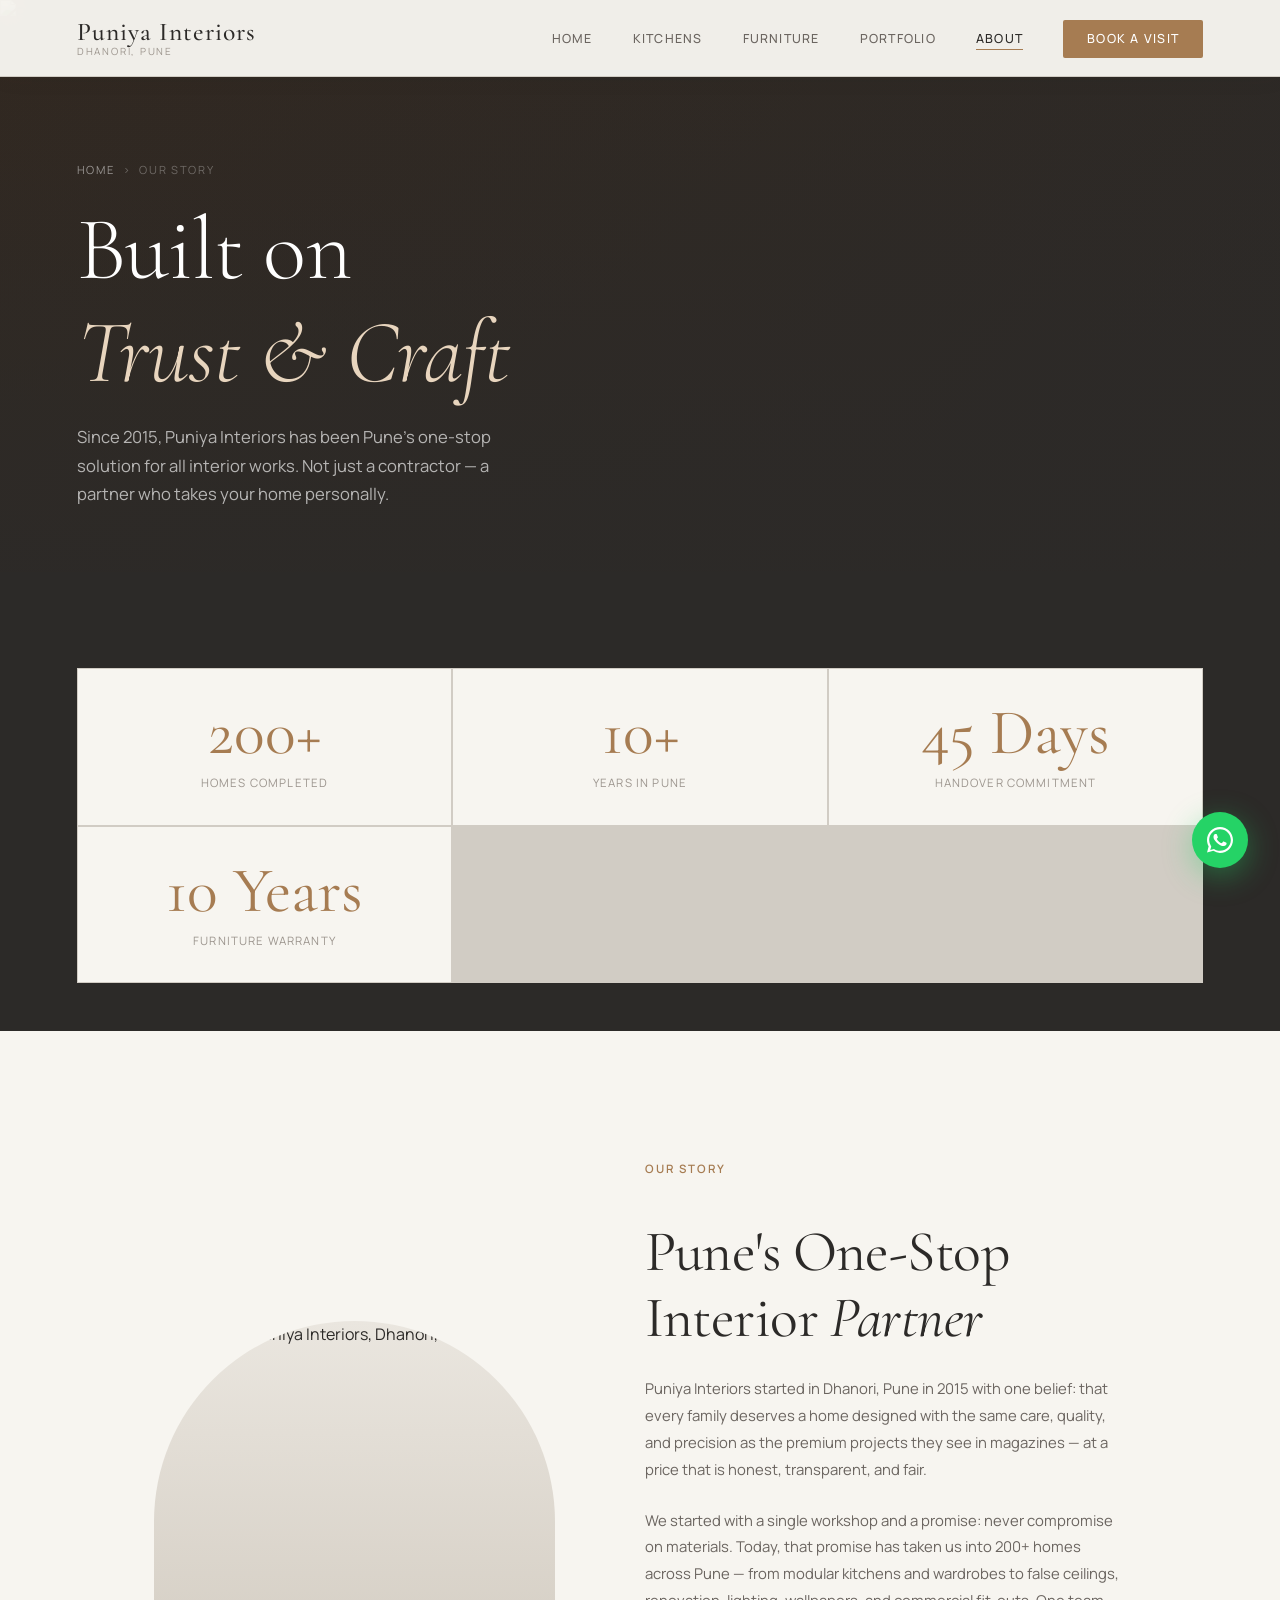
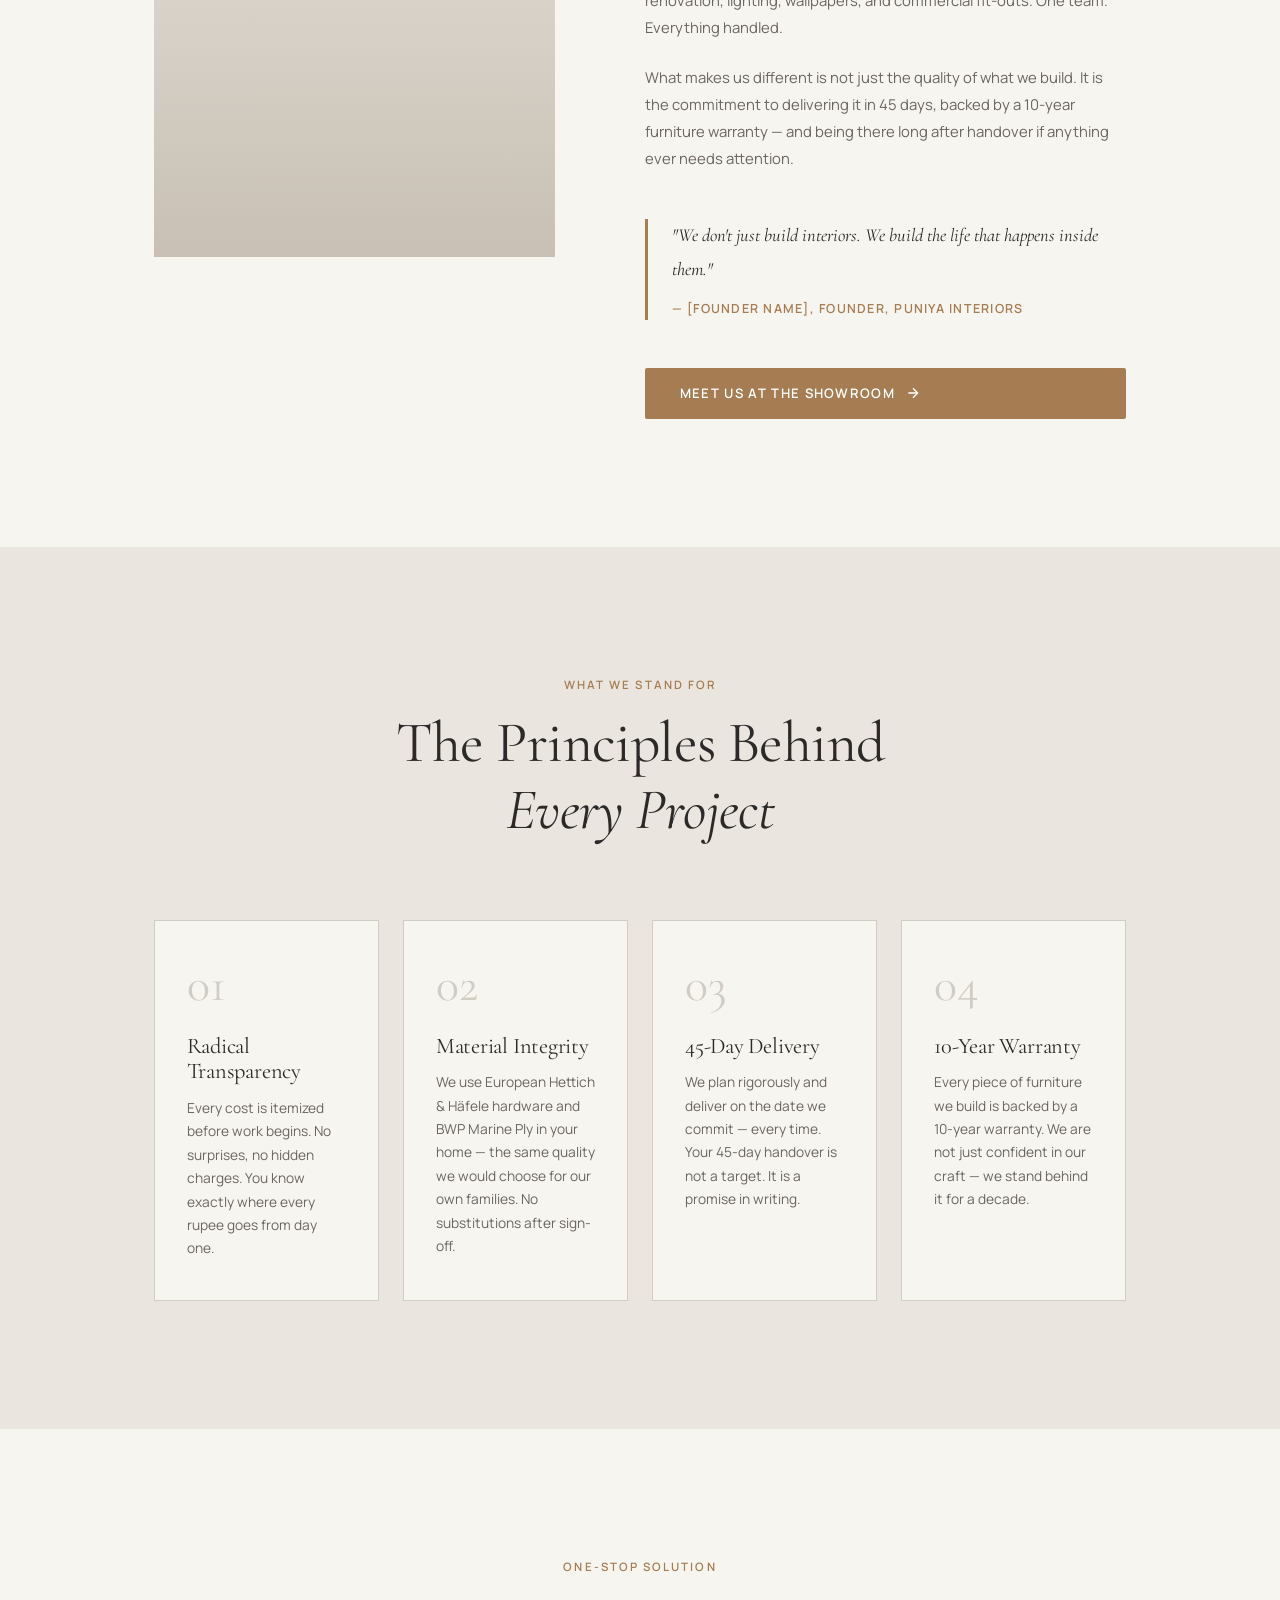
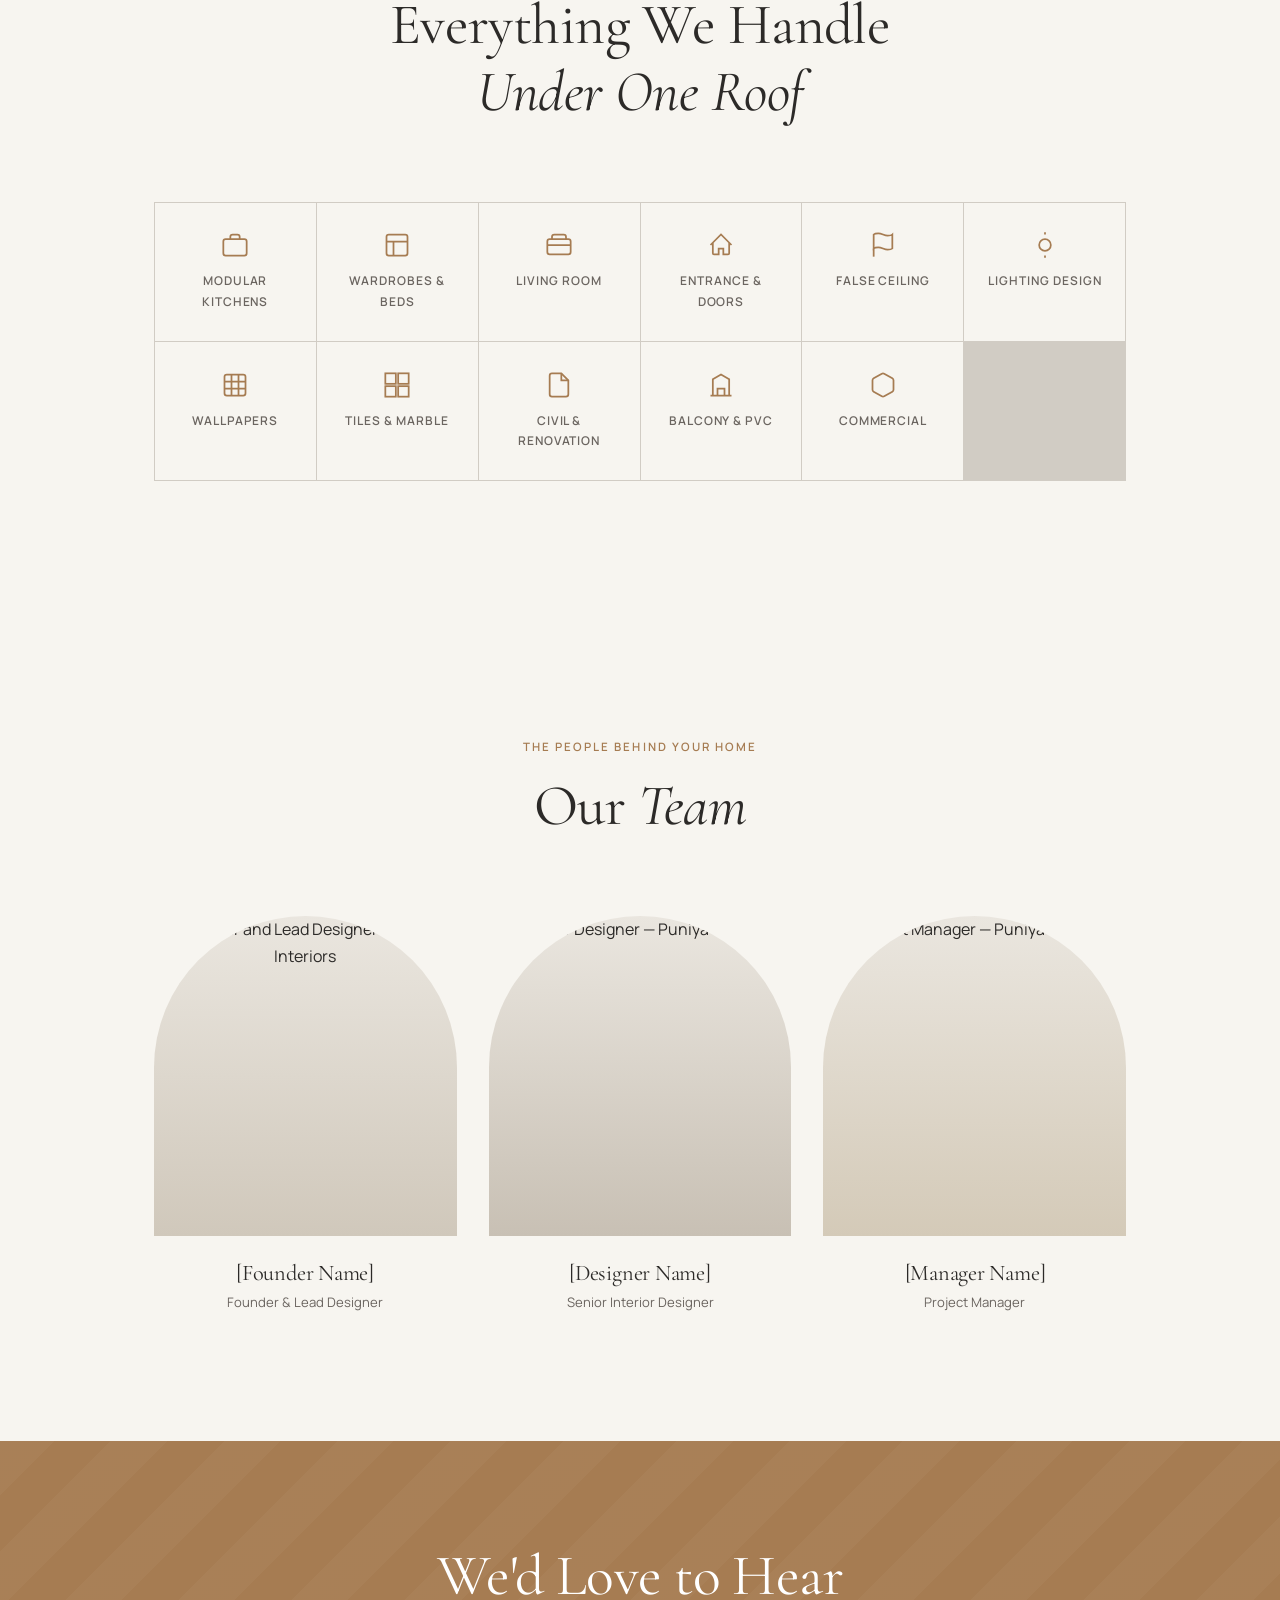
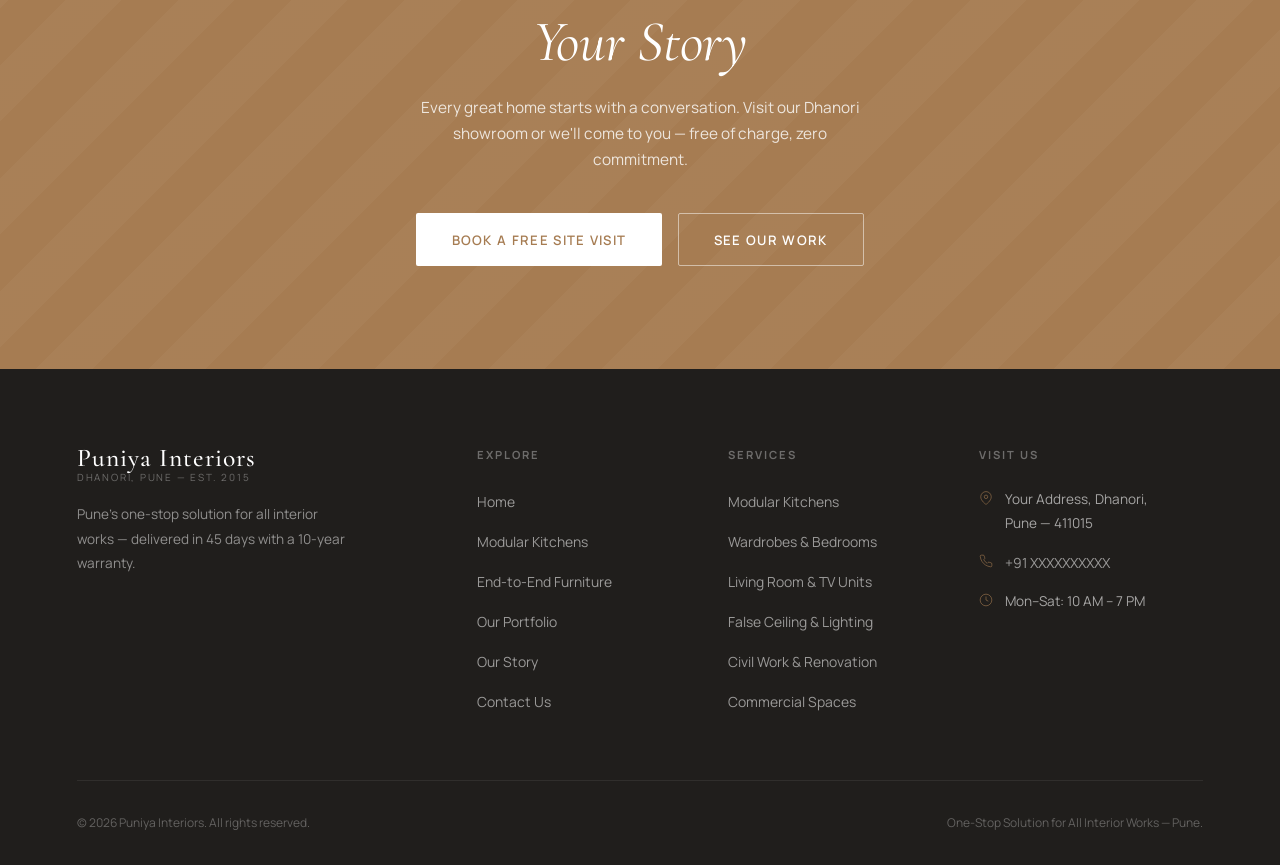
==== commit 30c92ef8: "Add files via upload" ====
--- a/about.html
+++ b/about.html
@@ -3,8 +3,8 @@
 <head>
   <meta charset="UTF-8" />
   <meta name="viewport" content="width=device-width, initial-scale=1.0" />
-  <meta name="description" content="The story of Puniya Interiors — Pune's premium interior design studio based in Dhanori. Meet the founder and team behind 200+ transformed homes across Pune." />
-  <meta name="keywords" content="about Puniya Interiors, interior design studio Pune, Dhanori interior designer, Pune home renovation team" />
+  <meta name="description" content="The story of Puniya Interiors — Pune's one-stop interior design studio in Dhanori. 200+ homes, 45-day delivery, 10-year warranty. Meet the team." />
+  <meta name="keywords" content="about Puniya Interiors, interior studio Pune, Dhanori interior designer, one-stop interior Pune" />
   <title>Our Story — Puniya Interiors, Pune</title>
   <link rel="preconnect" href="https://fonts.googleapis.com" />
   <link rel="preconnect" href="https://fonts.gstatic.com" crossorigin />
@@ -16,9 +16,13 @@
 
   <!-- NAVIGATION -->
   <nav class="nav" role="navigation" aria-label="Main navigation">
-    <a href="index.html" class="nav-logo" aria-label="Puniya Interiors - Home">
-      <span class="nav-logo-name">Puniya Interiors</span>
-      <span class="nav-logo-tagline">Dhanori, Pune</span>
+    <a href="index.html" class="nav-logo" aria-label="Puniya Interiors Home">
+      <img src="images/logo.png" alt="Puniya Interiors" class="nav-logo-img"
+        onerror="this.style.display='none';this.nextElementSibling.style.display='flex'" loading="eager" />
+      <span class="nav-logo-text-wrap" style="display:none">
+        <span class="nav-logo-name">Puniya Interiors</span>
+        <span class="nav-logo-tagline">Dhanori, Pune</span>
+      </span>
     </a>
     <ul class="nav-links">
       <li><a href="index.html">Home</a></li>
@@ -28,45 +32,34 @@
       <li><a href="about.html" class="active">About</a></li>
       <li><a href="contact.html" class="nav-cta">Book a Visit</a></li>
     </ul>
-    <button class="nav-hamburger" aria-label="Open menu">
-      <span></span><span></span><span></span>
-    </button>
+    <button class="nav-hamburger" aria-label="Open menu"><span></span><span></span><span></span></button>
   </nav>
   <nav class="nav-mobile" aria-label="Mobile navigation">
-    <a href="index.html">Home</a>
-    <a href="modular-kitchens.html">Kitchens</a>
-    <a href="custom-furniture.html">Furniture</a>
-    <a href="portfolio.html">Portfolio</a>
-    <a href="about.html">About</a>
-    <a href="contact.html">Contact</a>
+    <a href="index.html">Home</a><a href="modular-kitchens.html">Kitchens</a>
+    <a href="custom-furniture.html">Furniture</a><a href="portfolio.html">Portfolio</a>
+    <a href="about.html">About</a><a href="contact.html">Contact</a>
   </nav>
 
   <!-- INNER HERO -->
   <header class="inner-hero" aria-label="About page hero">
     <div class="inner-hero-bg">
-      <img
-        src="images/about-hero.jpg"
-        alt="The Puniya Interiors studio and showroom in Dhanori, Pune"
-        loading="eager"
-        onerror="this.closest('.inner-hero-bg').style.background='linear-gradient(135deg,#322820 0%,#2C2A28 100%)'"
-      />
+      <img src="images/about-hero.jpg" alt="Puniya Interiors showroom and team in Dhanori, Pune"
+        loading="eager" onerror="this.closest('.inner-hero-bg').style.background='linear-gradient(135deg,#322820 0%,#2C2A28 100%)'" />
     </div>
     <div class="inner-hero-content">
       <div class="inner-hero-breadcrumb">
-        <a href="index.html">Home</a>
-        <span>›</span>
-        <span>Our Story</span>
+        <a href="index.html">Home</a><span>›</span><span>Our Story</span>
       </div>
       <h1>Built on<br/><em>Trust &amp; Craft</em></h1>
       <p class="inner-hero-sub">
-        Since 2015, we've been turning Pune's homes into sanctuaries.
-        Not as a company — as a family that takes your home personally.
+        Since 2015, Puniya Interiors has been Pune's one-stop solution for all interior works.
+        Not just a contractor — a partner who takes your home personally.
       </p>
     </div>
   </header>
 
-  <!-- STATS BAR -->
-  <div style="background: var(--bg-dark); padding: 3rem clamp(1.5rem,6vw,6rem);" role="complementary" aria-label="Company achievements">
+  <!-- STATS -->
+  <div style="background:var(--bg-dark);padding:3rem clamp(1.5rem,6vw,6rem);">
     <div class="about-stat-row">
       <div class="about-stat reveal">
         <span class="about-stat-number" data-count="200" data-suffix="+">0+</span>
@@ -77,56 +70,57 @@
         <span class="about-stat-label">Years in Pune</span>
       </div>
       <div class="about-stat reveal reveal-delay-2">
-        <span class="about-stat-number" data-count="5" data-suffix=".0 ★">0</span>
-        <span class="about-stat-label">Google Rating</span>
+        <span class="about-stat-number" data-count="45" data-suffix=" Days">0</span>
+        <span class="about-stat-label">Handover Commitment</span>
+      </div>
+      <div class="about-stat reveal reveal-delay-3">
+        <span class="about-stat-number" data-count="10" data-suffix=" Years">0</span>
+        <span class="about-stat-label">Furniture Warranty</span>
       </div>
     </div>
   </div>
 
-  <!-- FOUNDER STORY — SPLIT LAYOUT -->
+  <!-- FOUNDER STORY -->
   <section class="about-story" aria-labelledby="founder-heading">
     <div class="container">
       <div class="about-story-grid">
         <div class="reveal">
           <div class="founder-arch">
             <!--
-              REPLACE: A professional photo of the founder
-              Ideal: Portrait orientation, warm/natural light
-              If no photo yet, a showroom or team photo works
+              REPLACE: A professional portrait of the founder.
+              Ideal: 700 x 930px, warm natural light, showroom background.
             -->
-            <img
-              src="images/founder.jpg"
-              alt="Founder of Puniya Interiors, Dhanori Pune"
-              loading="lazy"
-              onerror="this.parentElement.style.background='linear-gradient(180deg,#EAE6DF,#C8C0B4)'"
-            />
+            <img src="images/founder.jpg" alt="Founder of Puniya Interiors, Dhanori, Pune"
+              loading="lazy" onerror="this.parentElement.style.background='linear-gradient(180deg,#EAE6DF,#C8C0B4)'" />
           </div>
         </div>
 
         <div class="split-text reveal reveal-delay-2">
           <span class="eyebrow">Our Story</span>
           <h2 id="founder-heading">
-            A Pune Studio<br/>
-            Built on <em>Honesty</em>
+            Pune's One-Stop<br/>
+            Interior <em>Partner</em>
           </h2>
           <p>
-            Puniya Interiors started in 2015 from a simple belief: that every family in Pune
-            deserves a home designed with the same care and quality as the premium projects
-            they saw in magazines — at a price that was honest and transparent.
+            Puniya Interiors started in Dhanori, Pune in 2015 with one belief: that every
+            family deserves a home designed with the same care, quality, and precision as
+            the premium projects they see in magazines — at a price that is honest,
+            transparent, and fair.
           </p>
           <p>
-            We started with a single workshop in Dhanori and a promise to never compromise
-            on materials. Today, that same promise has taken us across Pune — from
-            Viman Nagar to Baner, from Kharadi to Wakad — and into over 200 families' homes.
+            We started with a single workshop and a promise: never compromise on materials.
+            Today, that promise has taken us into 200+ homes across Pune — from modular kitchens
+            and wardrobes to false ceilings, renovation, lighting, wallpapers, and commercial
+            fit-outs. One team. Everything handled.
           </p>
           <p>
-            Every project is personal. We remember the families. We remember the challenges.
-            And we are proudest not of the awards, but of the clients who come back to us
-            when they move to a new home.
+            What makes us different is not just the quality of what we build. It is the
+            commitment to delivering it in 45 days, backed by a 10-year furniture warranty
+            — and being there long after handover if anything ever needs attention.
           </p>
           <blockquote style="border-left:3px solid var(--accent);padding-left:1.5rem;margin:1.5rem 0;">
             <p style="font-family:var(--font-serif);font-size:1.15rem;font-style:italic;color:var(--text-primary);">
-              "We don't just design homes. We design the life that happens inside them."
+              "We don't just build interiors. We build the life that happens inside them."
             </p>
             <footer style="font-size:0.78rem;font-weight:600;letter-spacing:0.1em;text-transform:uppercase;color:var(--accent);margin-top:0.8rem;">
               — [Founder Name], Founder, Puniya Interiors
@@ -146,61 +140,81 @@
     <div class="container">
       <div class="section-header text-center reveal">
         <span class="eyebrow">What We Stand For</span>
-        <h2 id="values-heading">The Principles That<br/><em>Guide Every Project</em></h2>
-      </div>
-
+        <h2 id="values-heading">The Principles Behind<br/><em>Every Project</em></h2>
+      </div>
       <div class="values-grid">
         <div class="value-card reveal reveal-delay-1">
           <span class="value-number" aria-hidden="true">01</span>
           <h4>Radical Transparency</h4>
-          <p>Every cost is itemized before work begins. No surprises, no hidden charges. You know exactly where every rupee goes.</p>
+          <p>Every cost is itemized before work begins. No surprises, no hidden charges. You know exactly where every rupee goes from day one.</p>
         </div>
         <div class="value-card reveal reveal-delay-2">
           <span class="value-number" aria-hidden="true">02</span>
           <h4>Material Integrity</h4>
-          <p>We use the same materials in your home that we would use in our own. No substitutions. No shortcuts after sign-off.</p>
+          <p>We use European Hettich &amp; Häfele hardware and BWP Marine Ply in your home — the same quality we would choose for our own families. No substitutions after sign-off.</p>
         </div>
         <div class="value-card reveal reveal-delay-3">
           <span class="value-number" aria-hidden="true">03</span>
-          <h4>On-Time Delivery</h4>
-          <p>We know you've been waiting for your home. We plan rigorously and deliver on the date we commit — every time.</p>
+          <h4>45-Day Delivery</h4>
+          <p>We plan rigorously and deliver on the date we commit — every time. Your 45-day handover is not a target. It is a promise in writing.</p>
         </div>
         <div class="value-card reveal reveal-delay-4">
           <span class="value-number" aria-hidden="true">04</span>
-          <h4>After-Sales Care</h4>
-          <p>Your relationship with us doesn't end at handover. We're a WhatsApp message away for any snags, adjustments, or new ideas.</p>
-        </div>
-      </div>
-    </div>
-  </section>
-
-  <!-- TEAM SECTION -->
+          <h4>10-Year Warranty</h4>
+          <p>Every piece of furniture we build is backed by a 10-year warranty. We are not just confident in our craft — we stand behind it for a decade.</p>
+        </div>
+      </div>
+    </div>
+  </section>
+
+  <!-- WHAT WE COVER — one-stop proof -->
+  <section style="padding:var(--section-padding);" aria-labelledby="scope-heading">
+    <div class="container">
+      <div class="section-header text-center reveal">
+        <span class="eyebrow">One-Stop Solution</span>
+        <h2 id="scope-heading">Everything We Handle<br/><em>Under One Roof</em></h2>
+      </div>
+      <div class="all-services-grid reveal" style="margin-top:3rem;">
+        <a href="modular-kitchens.html" class="svc-pill"><svg viewBox="0 0 24 24" fill="none" stroke="currentColor" stroke-width="1.5" aria-hidden="true"><rect x="2" y="7" width="20" height="14" rx="2"/><path d="M16 7V5a2 2 0 00-2-2h-4a2 2 0 00-2 2v2"/></svg>Modular Kitchens</a>
+        <a href="custom-furniture.html#bedroom" class="svc-pill"><svg viewBox="0 0 24 24" fill="none" stroke="currentColor" stroke-width="1.5" aria-hidden="true"><rect x="3" y="3" width="18" height="18" rx="2"/><path d="M3 9h18M9 21V9"/></svg>Wardrobes &amp; Beds</a>
+        <a href="custom-furniture.html#living" class="svc-pill"><svg viewBox="0 0 24 24" fill="none" stroke="currentColor" stroke-width="1.5" aria-hidden="true"><rect x="2" y="7" width="20" height="13" rx="2"/><path d="M2 12h20M6 7V5a2 2 0 012-2h8a2 2 0 012 2v2"/></svg>Living Room</a>
+        <a href="custom-furniture.html#entrance" class="svc-pill"><svg viewBox="0 0 24 24" fill="none" stroke="currentColor" stroke-width="1.5" aria-hidden="true"><path d="M3 12l9-9 9 9M5 10v9a1 1 0 001 1h4v-5h4v5h4a1 1 0 001-1v-9"/></svg>Entrance &amp; Doors</a>
+        <a href="custom-furniture.html#civil" class="svc-pill"><svg viewBox="0 0 24 24" fill="none" stroke="currentColor" stroke-width="1.5" aria-hidden="true"><path d="M4 15s1-1 4-1 5 2 8 2 4-1 4-1V3s-1 1-4 1-5-2-8-2-4 1-4 1z"/><line x1="4" y1="22" x2="4" y2="15"/></svg>False Ceiling</a>
+        <a href="custom-furniture.html#lighting" class="svc-pill"><svg viewBox="0 0 24 24" fill="none" stroke="currentColor" stroke-width="1.5" aria-hidden="true"><circle cx="12" cy="12" r="5"/><line x1="12" y1="1" x2="12" y2="3"/><line x1="12" y1="21" x2="12" y2="23"/></svg>Lighting Design</a>
+        <a href="custom-furniture.html#wallpaper" class="svc-pill"><svg viewBox="0 0 24 24" fill="none" stroke="currentColor" stroke-width="1.5" aria-hidden="true"><rect x="3" y="3" width="18" height="18" rx="2"/><path d="M3 9h18M3 15h18M9 3v18M15 3v18"/></svg>Wallpapers</a>
+        <a href="custom-furniture.html#tiles" class="svc-pill"><svg viewBox="0 0 24 24" fill="none" stroke="currentColor" stroke-width="1.5" aria-hidden="true"><rect x="2" y="2" width="9" height="9"/><rect x="13" y="2" width="9" height="9"/><rect x="2" y="13" width="9" height="9"/><rect x="13" y="13" width="9" height="9"/></svg>Tiles &amp; Marble</a>
+        <a href="custom-furniture.html#civil" class="svc-pill"><svg viewBox="0 0 24 24" fill="none" stroke="currentColor" stroke-width="1.5" aria-hidden="true"><path d="M14 2H6a2 2 0 00-2 2v16a2 2 0 002 2h12a2 2 0 002-2V8z"/><polyline points="14 2 14 8 20 8"/></svg>Civil &amp; Renovation</a>
+        <a href="custom-furniture.html#balcony" class="svc-pill"><svg viewBox="0 0 24 24" fill="none" stroke="currentColor" stroke-width="1.5" aria-hidden="true"><path d="M3 21h18M5 21V7l7-4 7 4v14M9 21v-6h6v6"/></svg>Balcony &amp; PVC</a>
+        <a href="custom-furniture.html#commercial" class="svc-pill"><svg viewBox="0 0 24 24" fill="none" stroke="currentColor" stroke-width="1.5" aria-hidden="true"><path d="M21 16V8a2 2 0 00-1-1.73l-7-4a2 2 0 00-2 0l-7 4A2 2 0 003 8v8a2 2 0 001 1.73l7 4a2 2 0 002 0l7-4A2 2 0 0021 16z"/></svg>Commercial</a>
+      </div>
+    </div>
+  </section>
+
+  <!-- TEAM -->
   <section class="team-section" aria-labelledby="team-heading">
     <div class="container">
       <div class="section-header text-center reveal">
         <span class="eyebrow">The People Behind Your Home</span>
         <h2 id="team-heading">Our <em>Team</em></h2>
       </div>
-
       <div class="team-grid">
-        <!-- REPLACE with actual team member photos and names -->
         <div class="team-card reveal reveal-delay-1">
           <div class="team-arch">
-            <img src="images/team-1.jpg" alt="Founder and Lead Designer at Puniya Interiors" loading="lazy" onerror="this.parentElement.style.background='linear-gradient(180deg,#EAE6DF,#D0C8BB)'" />
+            <img src="images/team-1.jpg" alt="Founder and Lead Designer — Puniya Interiors" loading="lazy" onerror="this.parentElement.style.background='linear-gradient(180deg,#EAE6DF,#D0C8BB)'" />
           </div>
           <h4>[Founder Name]</h4>
           <p>Founder &amp; Lead Designer</p>
         </div>
         <div class="team-card reveal reveal-delay-2">
           <div class="team-arch">
-            <img src="images/team-2.jpg" alt="Senior Designer at Puniya Interiors" loading="lazy" onerror="this.parentElement.style.background='linear-gradient(180deg,#EAE6DF,#C8C0B4)'" />
+            <img src="images/team-2.jpg" alt="Senior Designer — Puniya Interiors" loading="lazy" onerror="this.parentElement.style.background='linear-gradient(180deg,#EAE6DF,#C8C0B4)'" />
           </div>
           <h4>[Designer Name]</h4>
           <p>Senior Interior Designer</p>
         </div>
         <div class="team-card reveal reveal-delay-3">
           <div class="team-arch">
-            <img src="images/team-3.jpg" alt="Project Manager at Puniya Interiors" loading="lazy" onerror="this.parentElement.style.background='linear-gradient(180deg,#EAE6DF,#D4CAB8)'" />
+            <img src="images/team-3.jpg" alt="Project Manager — Puniya Interiors" loading="lazy" onerror="this.parentElement.style.background='linear-gradient(180deg,#EAE6DF,#D4CAB8)'" />
           </div>
           <h4>[Manager Name]</h4>
           <p>Project Manager</p>
@@ -209,10 +223,10 @@
     </div>
   </section>
 
-  <!-- CTA BANNER -->
+  <!-- CTA -->
   <section class="cta-banner" aria-labelledby="about-cta-heading">
     <h2 id="about-cta-heading">We'd Love to Hear<br/><em>Your Story</em></h2>
-    <p>Every great home starts with a conversation. Come visit our Dhanori showroom — or we'll come to you.</p>
+    <p>Every great home starts with a conversation. Visit our Dhanori showroom or we'll come to you — free of charge, zero commitment.</p>
     <div class="cta-banner-actions">
       <a href="contact.html" class="btn btn-light">Book a Free Site Visit</a>
       <a href="portfolio.html" class="btn btn-ghost-white">See Our Work</a>
@@ -222,12 +236,22 @@
   <!-- FOOTER -->
   <footer class="footer" role="contentinfo">
     <div class="footer-grid">
-      <div class="footer-brand"><div class="nav-logo"><span class="nav-logo-name">Puniya Interiors</span><span class="nav-logo-tagline">Dhanori, Pune — Est. 2015</span></div><p>Crafting premium living spaces across Pune for over a decade.</p></div>
-      <div class="footer-col"><h5>Explore</h5><ul><li><a href="index.html">Home</a></li><li><a href="modular-kitchens.html">Modular Kitchens</a></li><li><a href="custom-furniture.html">Custom Furniture</a></li><li><a href="portfolio.html">Our Portfolio</a></li><li><a href="about.html">Our Story</a></li><li><a href="contact.html">Contact Us</a></li></ul></div>
-      <div class="footer-col"><h5>Services</h5><ul><li><a href="modular-kitchens.html">Modular Kitchens</a></li><li><a href="custom-furniture.html">Wardrobes &amp; Storage</a></li><li><a href="custom-furniture.html">Living Room Design</a></li><li><a href="custom-furniture.html">Bedroom Interiors</a></li><li><a href="contact.html">Turnkey Projects</a></li></ul></div>
-      <div class="footer-col"><h5>Visit Us</h5><div class="footer-contact-item"><svg viewBox="0 0 24 24" aria-hidden="true"><path d="M21 10c0 7-9 13-9 13s-9-6-9-13a9 9 0 0118 0z"/><circle cx="12" cy="10" r="3"/></svg><span>Your Address, Dhanori,<br/>Pune — 411015</span></div><div class="footer-contact-item"><svg viewBox="0 0 24 24" aria-hidden="true"><path d="M22 16.92v3a2 2 0 01-2.18 2 19.79 19.79 0 01-8.63-3.07 19.5 19.5 0 01-6-6 19.79 19.79 0 01-3.07-8.67A2 2 0 014.11 2h3a2 2 0 012 1.72c.127.96.361 1.903.7 2.81a2 2 0 01-.45 2.11L8.09 9.91a16 16 0 006 6l1.27-1.27a2 2 0 012.11-.45c.907.339 1.85.573 2.81.7A2 2 0 0122 16.92z"/></svg><a href="tel:+91XXXXXXXXXX">+91 XXXXXXXXXX</a></div></div>
-    </div>
-    <div class="footer-bottom"><span>© 2026 Puniya Interiors. All rights reserved.</span><span>Designed with precision in Pune.</span></div>
+      <div class="footer-brand">
+        <div class="nav-logo" style="margin-bottom:1rem;">
+          <img src="images/logo.png" alt="Puniya Interiors" class="footer-logo-img" onerror="this.style.display='none';this.nextElementSibling.style.display='flex'" />
+          <span class="nav-logo-text-wrap" style="display:none"><span class="nav-logo-name">Puniya Interiors</span><span class="nav-logo-tagline">Dhanori, Pune — Est. 2015</span></span>
+        </div>
+        <p>Pune's one-stop solution for all interior works — delivered in 45 days with a 10-year warranty.</p>
+      </div>
+      <div class="footer-col"><h5>Explore</h5><ul><li><a href="index.html">Home</a></li><li><a href="modular-kitchens.html">Modular Kitchens</a></li><li><a href="custom-furniture.html">End-to-End Furniture</a></li><li><a href="portfolio.html">Our Portfolio</a></li><li><a href="about.html">Our Story</a></li><li><a href="contact.html">Contact Us</a></li></ul></div>
+      <div class="footer-col"><h5>Services</h5><ul><li><a href="modular-kitchens.html">Modular Kitchens</a></li><li><a href="custom-furniture.html#bedroom">Wardrobes &amp; Bedrooms</a></li><li><a href="custom-furniture.html#living">Living Room &amp; TV Units</a></li><li><a href="custom-furniture.html#civil">False Ceiling &amp; Lighting</a></li><li><a href="custom-furniture.html#civil">Civil Work &amp; Renovation</a></li><li><a href="custom-furniture.html#commercial">Commercial Spaces</a></li></ul></div>
+      <div class="footer-col"><h5>Visit Us</h5>
+        <div class="footer-contact-item"><svg viewBox="0 0 24 24" aria-hidden="true"><path d="M21 10c0 7-9 13-9 13s-9-6-9-13a9 9 0 0118 0z"/><circle cx="12" cy="10" r="3"/></svg><span>Your Address, Dhanori,<br/>Pune — 411015</span></div>
+        <div class="footer-contact-item"><svg viewBox="0 0 24 24" aria-hidden="true"><path d="M22 16.92v3a2 2 0 01-2.18 2 19.79 19.79 0 01-8.63-3.07 19.5 19.5 0 01-6-6 19.79 19.79 0 01-3.07-8.67A2 2 0 014.11 2h3a2 2 0 012 1.72c.127.96.361 1.903.7 2.81a2 2 0 01-.45 2.11L8.09 9.91a16 16 0 006 6l1.27-1.27a2 2 0 012.11-.45c.907.339 1.85.573 2.81.7A2 2 0 0122 16.92z"/></svg><a href="tel:+91XXXXXXXXXX">+91 XXXXXXXXXX</a></div>
+        <div class="footer-contact-item"><svg viewBox="0 0 24 24" aria-hidden="true"><circle cx="12" cy="12" r="10"/><polyline points="12 6 12 12 16 14"/></svg><span>Mon–Sat: 10 AM – 7 PM</span></div>
+      </div>
+    </div>
+    <div class="footer-bottom"><span>© 2026 Puniya Interiors. All rights reserved.</span><span>One-Stop Solution for All Interior Works — Pune.</span></div>
   </footer>
 
   <a href="https://wa.me/91XXXXXXXXXX" class="whatsapp-float" target="_blank" rel="noopener noreferrer" aria-label="Chat on WhatsApp">
--- a/css/style.css
+++ b/css/style.css
@@ -214,21 +214,24 @@
   left: 0;
   right: 0;
   z-index: 1000;
-  padding: 1.5rem clamp(1.5rem, 6vw, 6rem);
+  padding: 1.2rem clamp(1.5rem, 6vw, 6rem);
   display: flex;
   align-items: center;
   justify-content: space-between;
   transition: var(--transition-medium);
-}
-
-/* Scrolled state — glass effect */
-.nav.scrolled {
-  background: rgba(247, 245, 240, 0.92);
+  /* Always visible on every page */
+  background: rgba(247, 245, 240, 0.97);
   backdrop-filter: blur(20px);
   -webkit-backdrop-filter: blur(20px);
-  padding-block: 1rem;
   border-bottom: 1px solid var(--border);
-  box-shadow: 0 4px 30px rgba(44,42,40,0.06);
+  box-shadow: 0 2px 20px rgba(44, 42, 40, 0.06);
+}
+
+/* Scrolled state - fully opaque + slightly tighter */
+.nav.scrolled {
+  background: rgba(247, 245, 240, 1);
+  padding-block: 0.85rem;
+  box-shadow: 0 4px 30px rgba(44, 42, 40, 0.10);
 }
 
 .nav-logo {
@@ -397,7 +400,7 @@
   flex-direction: column;
   justify-content: flex-end;
   padding: var(--section-padding);
-  padding-top: 12rem;
+  padding-top: 9rem;
   padding-bottom: 5rem;
   max-width: 900px;
 }
@@ -1828,3 +1831,239 @@
   .contact-form-wrapper { padding: 2rem 1.5rem; }
   .whatsapp-strip { flex-direction: column; text-align: center; }
 }
+
+
+/* ============================================================
+   PART 3 — ADDITIONS: Logo, Service Pills, Components, Checklist
+   ============================================================ */
+
+/* ── LOGO IMAGE in nav ── */
+.nav-logo-img {
+  height: 48px;
+  width: auto;
+  max-width: 180px;
+  object-fit: contain;
+  display: block;
+}
+
+.footer-logo-img {
+  height: 42px;
+  width: auto;
+  max-width: 160px;
+  object-fit: contain;
+  display: block;
+  filter: brightness(0) invert(1);   /* makes logo white in dark footer */
+  opacity: 0.85;
+}
+
+.nav-logo-text-wrap {
+  flex-direction: column;
+  line-height: 1;
+}
+
+/* ── ALL-SERVICES PILL GRID ── */
+.all-services-grid {
+  display: grid;
+  grid-template-columns: repeat(auto-fill, minmax(160px, 1fr));
+  gap: 1px;
+  background: var(--border);
+  border: 1px solid var(--border);
+  margin-top: 3rem;
+}
+
+.svc-pill {
+  background: var(--bg-primary);
+  display: flex;
+  flex-direction: column;
+  align-items: center;
+  gap: 0.75rem;
+  padding: 1.8rem 1.2rem;
+  text-align: center;
+  font-size: 0.75rem;
+  font-weight: 600;
+  letter-spacing: 0.08em;
+  text-transform: uppercase;
+  color: var(--text-secondary);
+  transition: var(--transition-fast);
+}
+
+.svc-pill:hover {
+  background: var(--accent);
+  color: #fff;
+}
+
+.svc-pill svg {
+  width: 28px;
+  height: 28px;
+  stroke: var(--accent);
+  transition: stroke var(--transition-fast);
+  flex-shrink: 0;
+}
+
+.svc-pill:hover svg { stroke: #fff; }
+
+/* ── FEATURE CHECKLIST ── */
+.feature-checklist {
+  display: flex;
+  flex-direction: column;
+  gap: 0.7rem;
+  margin-top: 1rem;
+}
+
+.feature-checklist li {
+  display: flex;
+  align-items: center;
+  gap: 0.75rem;
+  font-size: 0.9rem;
+  color: var(--text-secondary);
+}
+
+.feature-checklist li svg { flex-shrink: 0; }
+
+/* ── COMPONENTS SECTION (Kitchen page) ── */
+.comp-category-title {
+  display: flex;
+  align-items: center;
+  gap: 1rem;
+  font-family: var(--font-serif);
+  font-size: clamp(1.3rem, 2.2vw, 1.7rem);
+  font-weight: 400;
+  color: var(--text-primary);
+  margin-bottom: 2rem;
+  padding-bottom: 1rem;
+  border-bottom: 1px solid var(--border);
+}
+
+.comp-category-icon {
+  width: 44px;
+  height: 44px;
+  border-radius: 50%;
+  background: var(--bg-primary);
+  border: 1px solid var(--border);
+  display: flex;
+  align-items: center;
+  justify-content: center;
+  flex-shrink: 0;
+}
+
+.comp-category-icon svg {
+  width: 20px;
+  height: 20px;
+  stroke: var(--accent);
+}
+
+.components-grid {
+  display: grid;
+  grid-template-columns: repeat(3, 1fr);
+  gap: 1px;
+  background: var(--border);
+  border: 1px solid var(--border);
+}
+
+.comp-card {
+  background: var(--bg-secondary);
+  padding: 2rem 1.8rem;
+  transition: background 0.4s ease;
+  position: relative;
+}
+
+.comp-card::after {
+  content: '';
+  position: absolute;
+  bottom: 0;
+  left: 0;
+  right: 0;
+  height: 2px;
+  background: var(--accent);
+  transform: scaleX(0);
+  transition: transform 0.4s ease;
+}
+
+.comp-card:hover { background: var(--bg-primary); }
+.comp-card:hover::after { transform: scaleX(1); }
+
+.comp-icon {
+  width: 48px;
+  height: 48px;
+  border-radius: 50%;
+  background: var(--bg-primary);
+  border: 1px solid var(--border);
+  display: flex;
+  align-items: center;
+  justify-content: center;
+  margin-bottom: 1.2rem;
+  transition: var(--transition-fast);
+}
+
+.comp-icon svg {
+  width: 20px;
+  height: 20px;
+  stroke: var(--accent);
+}
+
+.comp-card:hover .comp-icon {
+  background: var(--accent);
+  border-color: var(--accent);
+}
+
+.comp-card:hover .comp-icon svg { stroke: #fff; }
+.comp-card h4 { margin-bottom: 0.6rem; font-size: 1rem; }
+.comp-card p { font-size: 0.84rem; line-height: 1.7; }
+
+/* ── RESPONSIVE: pills, components ── */
+@media (max-width: 1024px) {
+  .components-grid { grid-template-columns: repeat(2, 1fr); }
+  .all-services-grid { grid-template-columns: repeat(4, 1fr); }
+}
+
+@media (max-width: 768px) {
+  .components-grid { grid-template-columns: 1fr; }
+  .all-services-grid { grid-template-columns: repeat(2, 1fr); }
+}
+
+@media (max-width: 480px) {
+  .all-services-grid { grid-template-columns: repeat(2, 1fr); }
+}
+
+/* ── SECTION JUMP NAV (Furniture page) ── */
+.section-jumpnav {
+  background: var(--bg-primary);
+  border-bottom: 1px solid var(--border);
+  position: sticky;
+  top: 70px;
+  z-index: 900;
+}
+
+.jumpnav-inner {
+  display: flex;
+  flex-wrap: wrap;
+  gap: 0;
+  overflow-x: auto;
+  scrollbar-width: none;
+  -ms-overflow-style: none;
+}
+
+.jumpnav-inner::-webkit-scrollbar { display: none; }
+
+.jumpnav-item {
+  font-size: 0.68rem;
+  font-weight: 600;
+  letter-spacing: 0.12em;
+  text-transform: uppercase;
+  color: var(--text-muted);
+  padding: 1rem 1.4rem;
+  white-space: nowrap;
+  border-right: 1px solid var(--border);
+  transition: color 0.2s ease, background 0.2s ease;
+  flex-shrink: 0;
+}
+
+.jumpnav-item:hover {
+  color: var(--accent);
+  background: var(--bg-secondary);
+}
+
+@media (max-width: 768px) {
+  .section-jumpnav { top: 62px; }
+  .jumpnav-item { padding: 0.85rem 1rem; font-size: 0.62rem; }
+}
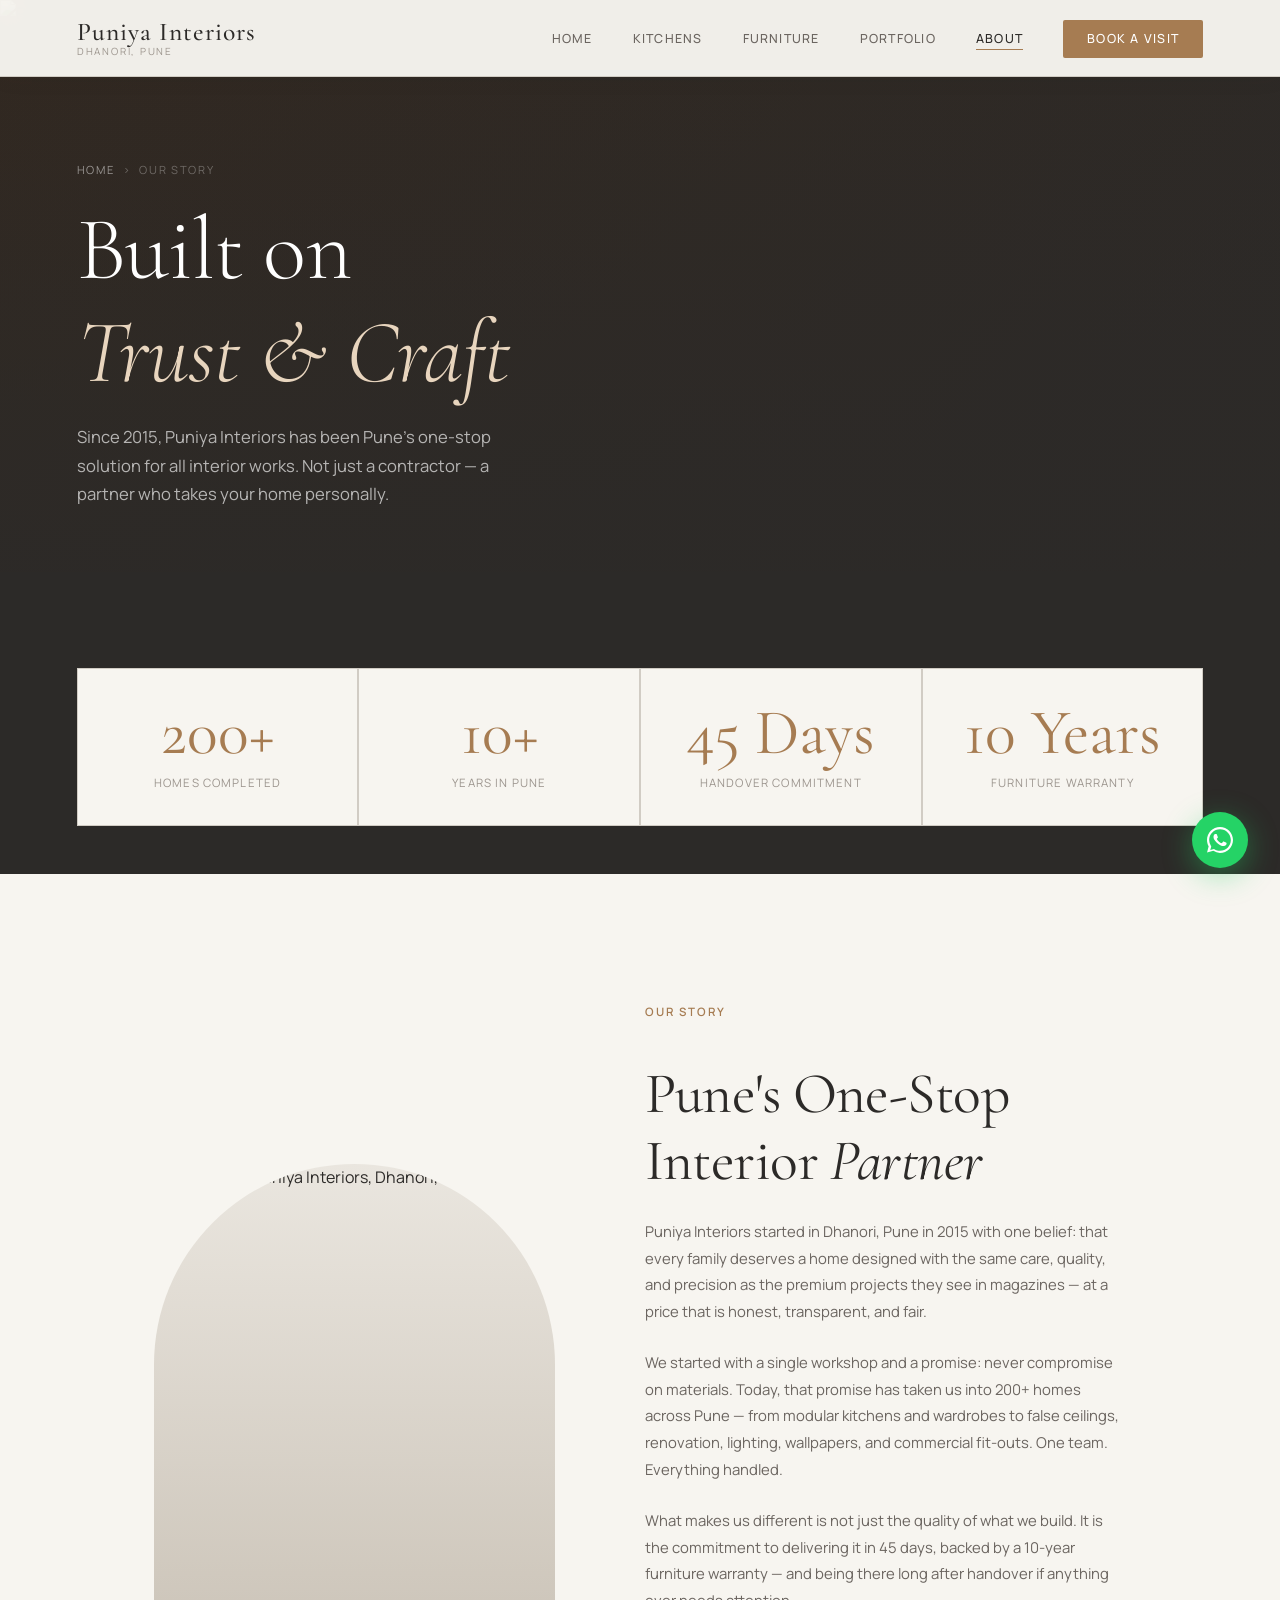
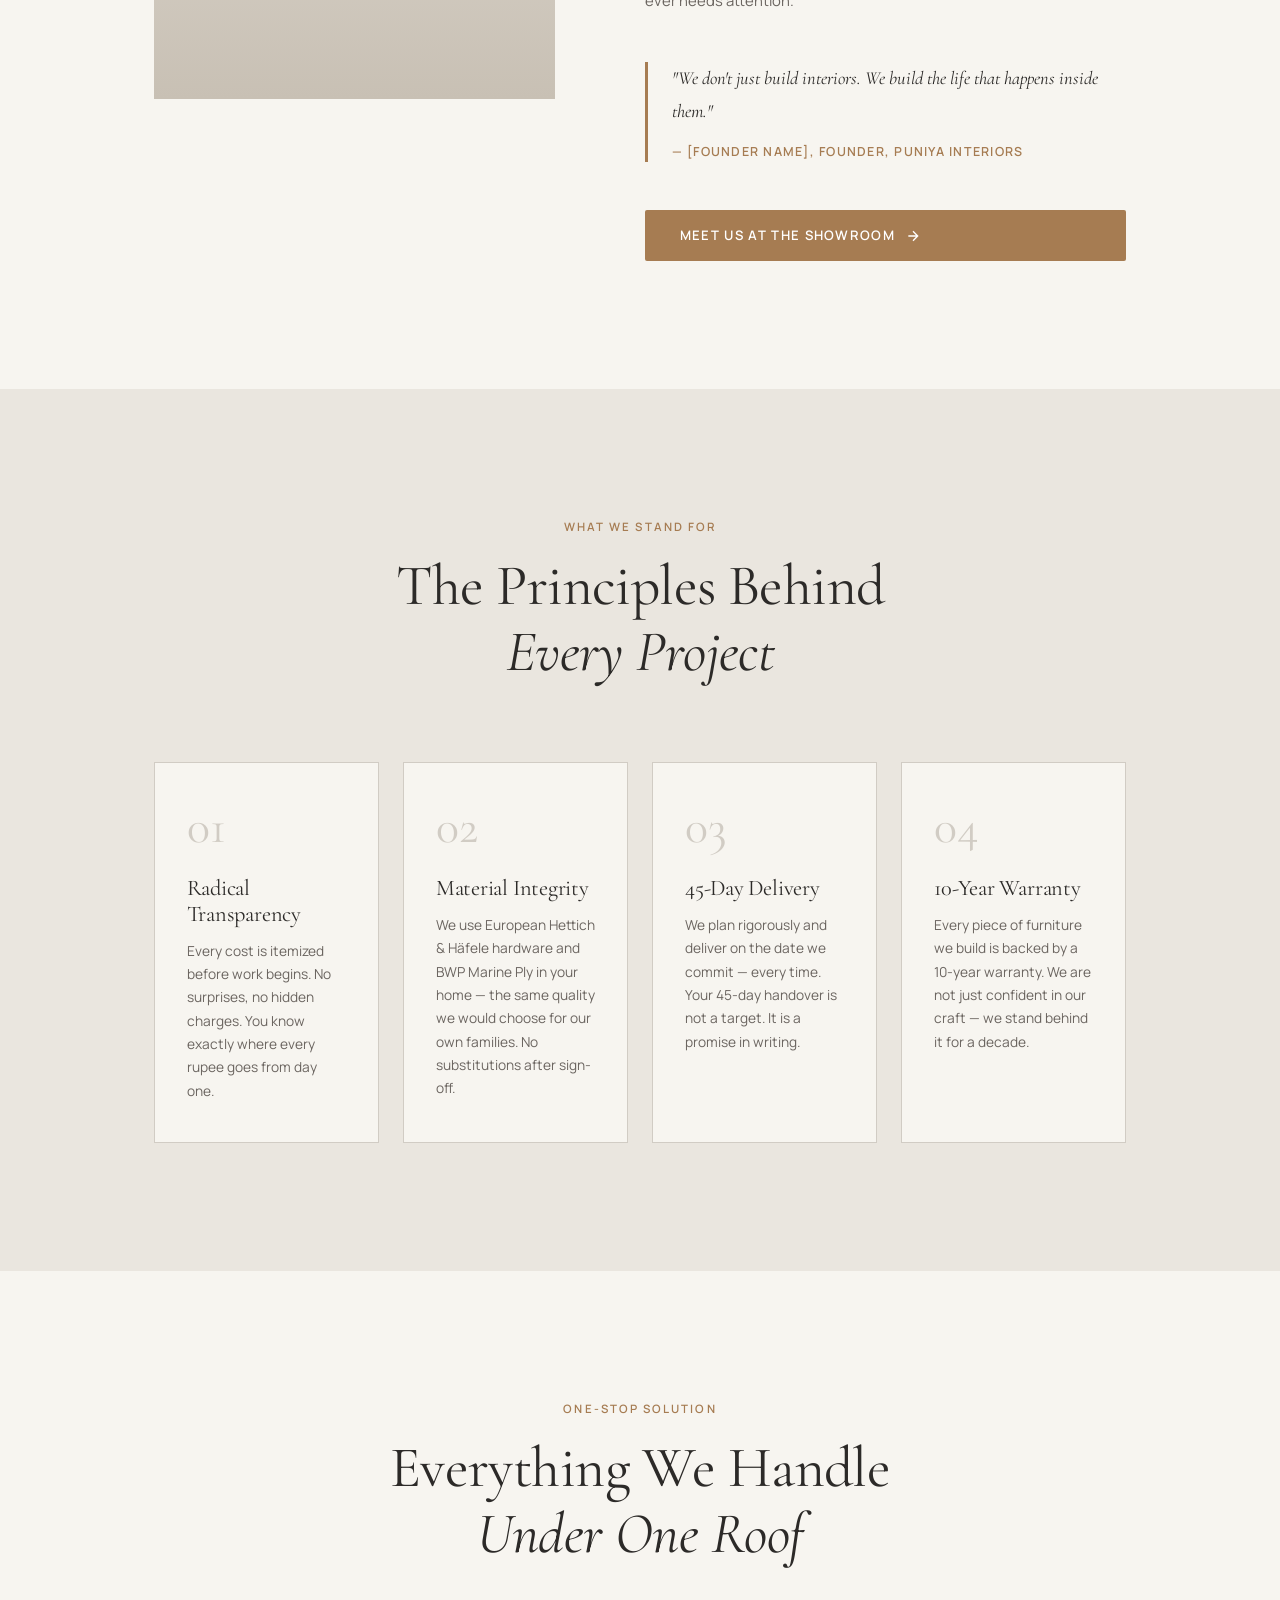
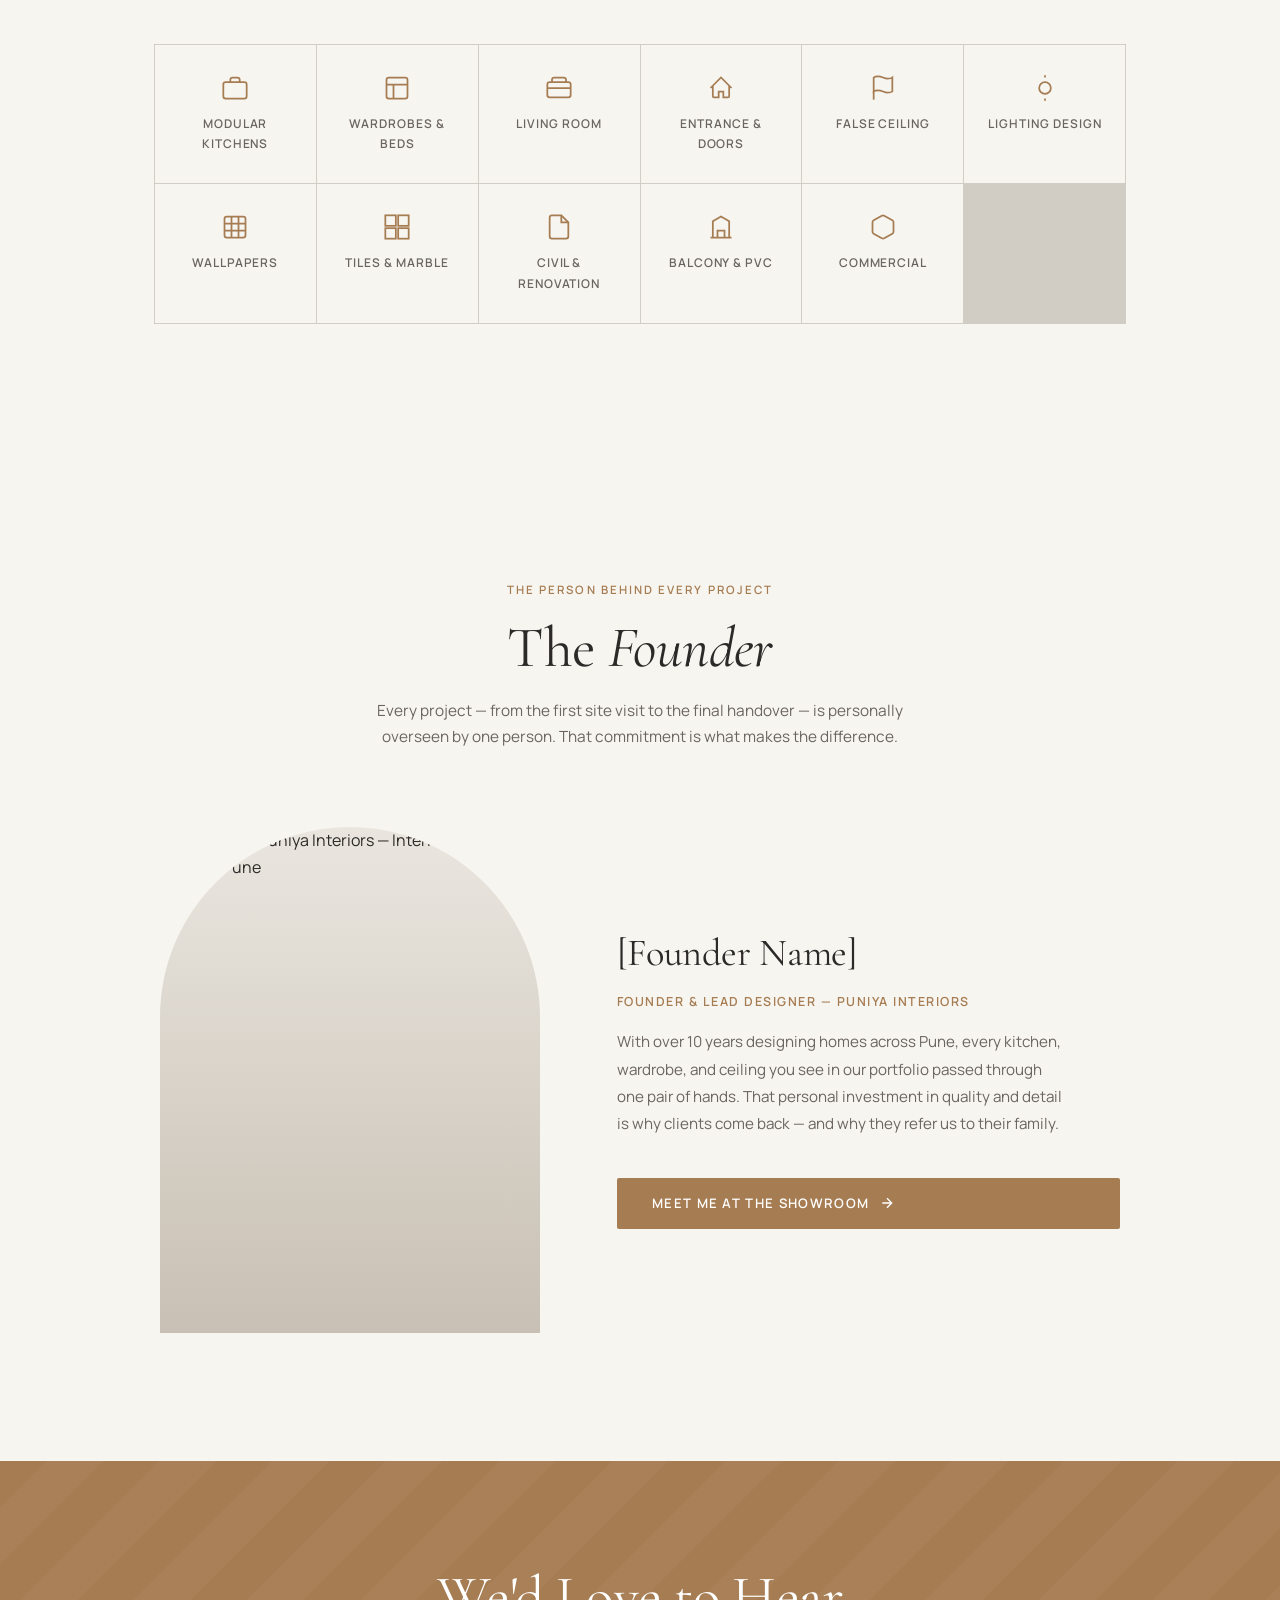
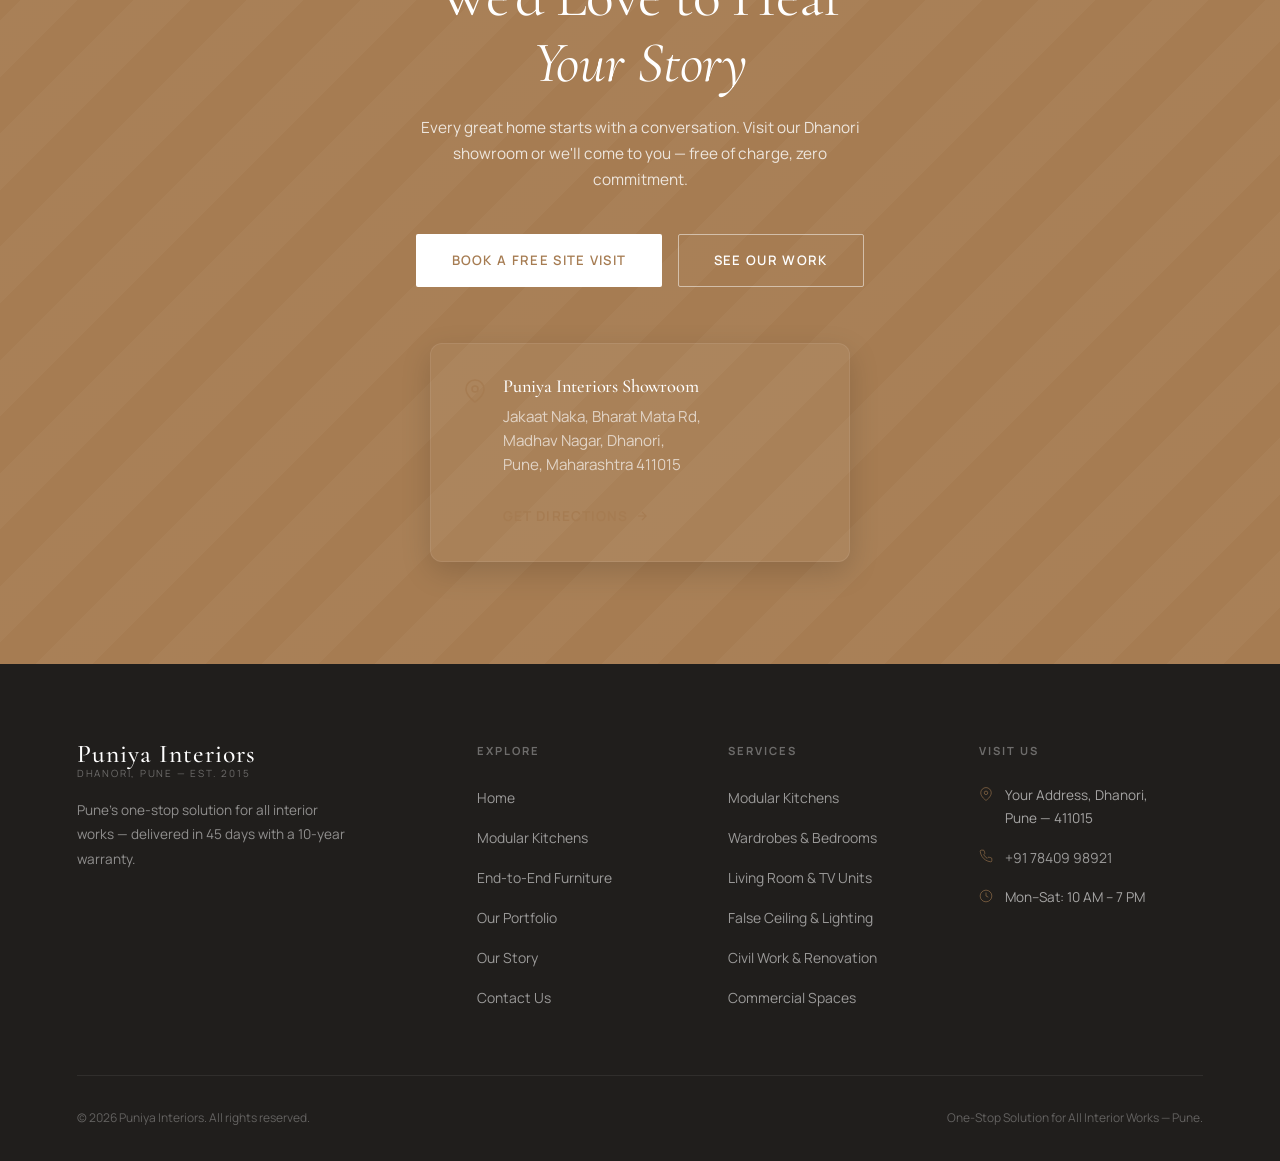
==== commit 456bb1d5: "Add files via upload" ====
--- a/about.html
+++ b/about.html
@@ -1,262 +1,389 @@
-<!DOCTYPE html>
-<html lang="en">
-<head>
-  <meta charset="UTF-8" />
-  <meta name="viewport" content="width=device-width, initial-scale=1.0" />
-  <meta name="description" content="The story of Puniya Interiors — Pune's one-stop interior design studio in Dhanori. 200+ homes, 45-day delivery, 10-year warranty. Meet the team." />
-  <meta name="keywords" content="about Puniya Interiors, interior studio Pune, Dhanori interior designer, one-stop interior Pune" />
-  <title>Our Story — Puniya Interiors, Pune</title>
-  <link rel="preconnect" href="https://fonts.googleapis.com" />
-  <link rel="preconnect" href="https://fonts.gstatic.com" crossorigin />
-  <link rel="stylesheet" href="css/style.css" />
-</head>
-<body>
-
-  <div class="page-transition enter" aria-hidden="true"></div>
-
-  <!-- NAVIGATION -->
-  <nav class="nav" role="navigation" aria-label="Main navigation">
-    <a href="index.html" class="nav-logo" aria-label="Puniya Interiors Home">
-      <img src="images/logo.png" alt="Puniya Interiors" class="nav-logo-img"
-        onerror="this.style.display='none';this.nextElementSibling.style.display='flex'" loading="eager" />
-      <span class="nav-logo-text-wrap" style="display:none">
-        <span class="nav-logo-name">Puniya Interiors</span>
-        <span class="nav-logo-tagline">Dhanori, Pune</span>
-      </span>
-    </a>
-    <ul class="nav-links">
-      <li><a href="index.html">Home</a></li>
-      <li><a href="modular-kitchens.html">Kitchens</a></li>
-      <li><a href="custom-furniture.html">Furniture</a></li>
-      <li><a href="portfolio.html">Portfolio</a></li>
-      <li><a href="about.html" class="active">About</a></li>
-      <li><a href="contact.html" class="nav-cta">Book a Visit</a></li>
-    </ul>
-    <button class="nav-hamburger" aria-label="Open menu"><span></span><span></span><span></span></button>
-  </nav>
-  <nav class="nav-mobile" aria-label="Mobile navigation">
-    <a href="index.html">Home</a><a href="modular-kitchens.html">Kitchens</a>
-    <a href="custom-furniture.html">Furniture</a><a href="portfolio.html">Portfolio</a>
-    <a href="about.html">About</a><a href="contact.html">Contact</a>
-  </nav>
-
-  <!-- INNER HERO -->
-  <header class="inner-hero" aria-label="About page hero">
-    <div class="inner-hero-bg">
-      <img src="images/about-hero.jpg" alt="Puniya Interiors showroom and team in Dhanori, Pune"
-        loading="eager" onerror="this.closest('.inner-hero-bg').style.background='linear-gradient(135deg,#322820 0%,#2C2A28 100%)'" />
-    </div>
-    <div class="inner-hero-content">
-      <div class="inner-hero-breadcrumb">
-        <a href="index.html">Home</a><span>›</span><span>Our Story</span>
-      </div>
-      <h1>Built on<br/><em>Trust &amp; Craft</em></h1>
-      <p class="inner-hero-sub">
-        Since 2015, Puniya Interiors has been Pune's one-stop solution for all interior works.
-        Not just a contractor — a partner who takes your home personally.
-      </p>
-    </div>
-  </header>
-
-  <!-- STATS -->
-  <div style="background:var(--bg-dark);padding:3rem clamp(1.5rem,6vw,6rem);">
-    <div class="about-stat-row">
-      <div class="about-stat reveal">
-        <span class="about-stat-number" data-count="200" data-suffix="+">0+</span>
-        <span class="about-stat-label">Homes Completed</span>
-      </div>
-      <div class="about-stat reveal reveal-delay-1">
-        <span class="about-stat-number" data-count="10" data-suffix="+">0+</span>
-        <span class="about-stat-label">Years in Pune</span>
-      </div>
-      <div class="about-stat reveal reveal-delay-2">
-        <span class="about-stat-number" data-count="45" data-suffix=" Days">0</span>
-        <span class="about-stat-label">Handover Commitment</span>
-      </div>
-      <div class="about-stat reveal reveal-delay-3">
-        <span class="about-stat-number" data-count="10" data-suffix=" Years">0</span>
-        <span class="about-stat-label">Furniture Warranty</span>
-      </div>
-    </div>
-  </div>
-
-  <!-- FOUNDER STORY -->
-  <section class="about-story" aria-labelledby="founder-heading">
-    <div class="container">
-      <div class="about-story-grid">
-        <div class="reveal">
-          <div class="founder-arch">
-            <!--
-              REPLACE: A professional portrait of the founder.
-              Ideal: 700 x 930px, warm natural light, showroom background.
-            -->
-            <img src="images/founder.jpg" alt="Founder of Puniya Interiors, Dhanori, Pune"
-              loading="lazy" onerror="this.parentElement.style.background='linear-gradient(180deg,#EAE6DF,#C8C0B4)'" />
-          </div>
-        </div>
-
-        <div class="split-text reveal reveal-delay-2">
-          <span class="eyebrow">Our Story</span>
-          <h2 id="founder-heading">
-            Pune's One-Stop<br/>
-            Interior <em>Partner</em>
-          </h2>
-          <p>
-            Puniya Interiors started in Dhanori, Pune in 2015 with one belief: that every
-            family deserves a home designed with the same care, quality, and precision as
-            the premium projects they see in magazines — at a price that is honest,
-            transparent, and fair.
-          </p>
-          <p>
-            We started with a single workshop and a promise: never compromise on materials.
-            Today, that promise has taken us into 200+ homes across Pune — from modular kitchens
-            and wardrobes to false ceilings, renovation, lighting, wallpapers, and commercial
-            fit-outs. One team. Everything handled.
-          </p>
-          <p>
-            What makes us different is not just the quality of what we build. It is the
-            commitment to delivering it in 45 days, backed by a 10-year furniture warranty
-            — and being there long after handover if anything ever needs attention.
-          </p>
-          <blockquote style="border-left:3px solid var(--accent);padding-left:1.5rem;margin:1.5rem 0;">
-            <p style="font-family:var(--font-serif);font-size:1.15rem;font-style:italic;color:var(--text-primary);">
-              "We don't just build interiors. We build the life that happens inside them."
-            </p>
-            <footer style="font-size:0.78rem;font-weight:600;letter-spacing:0.1em;text-transform:uppercase;color:var(--accent);margin-top:0.8rem;">
-              — [Founder Name], Founder, Puniya Interiors
-            </footer>
-          </blockquote>
-          <a href="contact.html" class="btn btn-primary">
-            <span>Meet Us at the Showroom</span>
-            <svg width="16" height="16" viewBox="0 0 24 24" fill="none" stroke="currentColor" stroke-width="2" aria-hidden="true"><path d="M5 12h14M12 5l7 7-7 7"/></svg>
-          </a>
-        </div>
-      </div>
-    </div>
-  </section>
-
-  <!-- OUR VALUES -->
-  <section class="values-section" aria-labelledby="values-heading">
-    <div class="container">
-      <div class="section-header text-center reveal">
-        <span class="eyebrow">What We Stand For</span>
-        <h2 id="values-heading">The Principles Behind<br/><em>Every Project</em></h2>
-      </div>
-      <div class="values-grid">
-        <div class="value-card reveal reveal-delay-1">
-          <span class="value-number" aria-hidden="true">01</span>
-          <h4>Radical Transparency</h4>
-          <p>Every cost is itemized before work begins. No surprises, no hidden charges. You know exactly where every rupee goes from day one.</p>
-        </div>
-        <div class="value-card reveal reveal-delay-2">
-          <span class="value-number" aria-hidden="true">02</span>
-          <h4>Material Integrity</h4>
-          <p>We use European Hettich &amp; Häfele hardware and BWP Marine Ply in your home — the same quality we would choose for our own families. No substitutions after sign-off.</p>
-        </div>
-        <div class="value-card reveal reveal-delay-3">
-          <span class="value-number" aria-hidden="true">03</span>
-          <h4>45-Day Delivery</h4>
-          <p>We plan rigorously and deliver on the date we commit — every time. Your 45-day handover is not a target. It is a promise in writing.</p>
-        </div>
-        <div class="value-card reveal reveal-delay-4">
-          <span class="value-number" aria-hidden="true">04</span>
-          <h4>10-Year Warranty</h4>
-          <p>Every piece of furniture we build is backed by a 10-year warranty. We are not just confident in our craft — we stand behind it for a decade.</p>
-        </div>
-      </div>
-    </div>
-  </section>
-
-  <!-- WHAT WE COVER — one-stop proof -->
-  <section style="padding:var(--section-padding);" aria-labelledby="scope-heading">
-    <div class="container">
-      <div class="section-header text-center reveal">
-        <span class="eyebrow">One-Stop Solution</span>
-        <h2 id="scope-heading">Everything We Handle<br/><em>Under One Roof</em></h2>
-      </div>
-      <div class="all-services-grid reveal" style="margin-top:3rem;">
-        <a href="modular-kitchens.html" class="svc-pill"><svg viewBox="0 0 24 24" fill="none" stroke="currentColor" stroke-width="1.5" aria-hidden="true"><rect x="2" y="7" width="20" height="14" rx="2"/><path d="M16 7V5a2 2 0 00-2-2h-4a2 2 0 00-2 2v2"/></svg>Modular Kitchens</a>
-        <a href="custom-furniture.html#bedroom" class="svc-pill"><svg viewBox="0 0 24 24" fill="none" stroke="currentColor" stroke-width="1.5" aria-hidden="true"><rect x="3" y="3" width="18" height="18" rx="2"/><path d="M3 9h18M9 21V9"/></svg>Wardrobes &amp; Beds</a>
-        <a href="custom-furniture.html#living" class="svc-pill"><svg viewBox="0 0 24 24" fill="none" stroke="currentColor" stroke-width="1.5" aria-hidden="true"><rect x="2" y="7" width="20" height="13" rx="2"/><path d="M2 12h20M6 7V5a2 2 0 012-2h8a2 2 0 012 2v2"/></svg>Living Room</a>
-        <a href="custom-furniture.html#entrance" class="svc-pill"><svg viewBox="0 0 24 24" fill="none" stroke="currentColor" stroke-width="1.5" aria-hidden="true"><path d="M3 12l9-9 9 9M5 10v9a1 1 0 001 1h4v-5h4v5h4a1 1 0 001-1v-9"/></svg>Entrance &amp; Doors</a>
-        <a href="custom-furniture.html#civil" class="svc-pill"><svg viewBox="0 0 24 24" fill="none" stroke="currentColor" stroke-width="1.5" aria-hidden="true"><path d="M4 15s1-1 4-1 5 2 8 2 4-1 4-1V3s-1 1-4 1-5-2-8-2-4 1-4 1z"/><line x1="4" y1="22" x2="4" y2="15"/></svg>False Ceiling</a>
-        <a href="custom-furniture.html#lighting" class="svc-pill"><svg viewBox="0 0 24 24" fill="none" stroke="currentColor" stroke-width="1.5" aria-hidden="true"><circle cx="12" cy="12" r="5"/><line x1="12" y1="1" x2="12" y2="3"/><line x1="12" y1="21" x2="12" y2="23"/></svg>Lighting Design</a>
-        <a href="custom-furniture.html#wallpaper" class="svc-pill"><svg viewBox="0 0 24 24" fill="none" stroke="currentColor" stroke-width="1.5" aria-hidden="true"><rect x="3" y="3" width="18" height="18" rx="2"/><path d="M3 9h18M3 15h18M9 3v18M15 3v18"/></svg>Wallpapers</a>
-        <a href="custom-furniture.html#tiles" class="svc-pill"><svg viewBox="0 0 24 24" fill="none" stroke="currentColor" stroke-width="1.5" aria-hidden="true"><rect x="2" y="2" width="9" height="9"/><rect x="13" y="2" width="9" height="9"/><rect x="2" y="13" width="9" height="9"/><rect x="13" y="13" width="9" height="9"/></svg>Tiles &amp; Marble</a>
-        <a href="custom-furniture.html#civil" class="svc-pill"><svg viewBox="0 0 24 24" fill="none" stroke="currentColor" stroke-width="1.5" aria-hidden="true"><path d="M14 2H6a2 2 0 00-2 2v16a2 2 0 002 2h12a2 2 0 002-2V8z"/><polyline points="14 2 14 8 20 8"/></svg>Civil &amp; Renovation</a>
-        <a href="custom-furniture.html#balcony" class="svc-pill"><svg viewBox="0 0 24 24" fill="none" stroke="currentColor" stroke-width="1.5" aria-hidden="true"><path d="M3 21h18M5 21V7l7-4 7 4v14M9 21v-6h6v6"/></svg>Balcony &amp; PVC</a>
-        <a href="custom-furniture.html#commercial" class="svc-pill"><svg viewBox="0 0 24 24" fill="none" stroke="currentColor" stroke-width="1.5" aria-hidden="true"><path d="M21 16V8a2 2 0 00-1-1.73l-7-4a2 2 0 00-2 0l-7 4A2 2 0 003 8v8a2 2 0 001 1.73l7 4a2 2 0 002 0l7-4A2 2 0 0021 16z"/></svg>Commercial</a>
-      </div>
-    </div>
-  </section>
-
-  <!-- TEAM -->
-  <section class="team-section" aria-labelledby="team-heading">
-    <div class="container">
-      <div class="section-header text-center reveal">
-        <span class="eyebrow">The People Behind Your Home</span>
-        <h2 id="team-heading">Our <em>Team</em></h2>
-      </div>
-      <div class="team-grid">
-        <div class="team-card reveal reveal-delay-1">
-          <div class="team-arch">
-            <img src="images/team-1.jpg" alt="Founder and Lead Designer — Puniya Interiors" loading="lazy" onerror="this.parentElement.style.background='linear-gradient(180deg,#EAE6DF,#D0C8BB)'" />
-          </div>
-          <h4>[Founder Name]</h4>
-          <p>Founder &amp; Lead Designer</p>
-        </div>
-        <div class="team-card reveal reveal-delay-2">
-          <div class="team-arch">
-            <img src="images/team-2.jpg" alt="Senior Designer — Puniya Interiors" loading="lazy" onerror="this.parentElement.style.background='linear-gradient(180deg,#EAE6DF,#C8C0B4)'" />
-          </div>
-          <h4>[Designer Name]</h4>
-          <p>Senior Interior Designer</p>
-        </div>
-        <div class="team-card reveal reveal-delay-3">
-          <div class="team-arch">
-            <img src="images/team-3.jpg" alt="Project Manager — Puniya Interiors" loading="lazy" onerror="this.parentElement.style.background='linear-gradient(180deg,#EAE6DF,#D4CAB8)'" />
-          </div>
-          <h4>[Manager Name]</h4>
-          <p>Project Manager</p>
-        </div>
-      </div>
-    </div>
-  </section>
-
-  <!-- CTA -->
-  <section class="cta-banner" aria-labelledby="about-cta-heading">
-    <h2 id="about-cta-heading">We'd Love to Hear<br/><em>Your Story</em></h2>
-    <p>Every great home starts with a conversation. Visit our Dhanori showroom or we'll come to you — free of charge, zero commitment.</p>
-    <div class="cta-banner-actions">
-      <a href="contact.html" class="btn btn-light">Book a Free Site Visit</a>
-      <a href="portfolio.html" class="btn btn-ghost-white">See Our Work</a>
-    </div>
-  </section>
-
-  <!-- FOOTER -->
-  <footer class="footer" role="contentinfo">
-    <div class="footer-grid">
-      <div class="footer-brand">
-        <div class="nav-logo" style="margin-bottom:1rem;">
-          <img src="images/logo.png" alt="Puniya Interiors" class="footer-logo-img" onerror="this.style.display='none';this.nextElementSibling.style.display='flex'" />
-          <span class="nav-logo-text-wrap" style="display:none"><span class="nav-logo-name">Puniya Interiors</span><span class="nav-logo-tagline">Dhanori, Pune — Est. 2015</span></span>
-        </div>
-        <p>Pune's one-stop solution for all interior works — delivered in 45 days with a 10-year warranty.</p>
-      </div>
-      <div class="footer-col"><h5>Explore</h5><ul><li><a href="index.html">Home</a></li><li><a href="modular-kitchens.html">Modular Kitchens</a></li><li><a href="custom-furniture.html">End-to-End Furniture</a></li><li><a href="portfolio.html">Our Portfolio</a></li><li><a href="about.html">Our Story</a></li><li><a href="contact.html">Contact Us</a></li></ul></div>
-      <div class="footer-col"><h5>Services</h5><ul><li><a href="modular-kitchens.html">Modular Kitchens</a></li><li><a href="custom-furniture.html#bedroom">Wardrobes &amp; Bedrooms</a></li><li><a href="custom-furniture.html#living">Living Room &amp; TV Units</a></li><li><a href="custom-furniture.html#civil">False Ceiling &amp; Lighting</a></li><li><a href="custom-furniture.html#civil">Civil Work &amp; Renovation</a></li><li><a href="custom-furniture.html#commercial">Commercial Spaces</a></li></ul></div>
-      <div class="footer-col"><h5>Visit Us</h5>
-        <div class="footer-contact-item"><svg viewBox="0 0 24 24" aria-hidden="true"><path d="M21 10c0 7-9 13-9 13s-9-6-9-13a9 9 0 0118 0z"/><circle cx="12" cy="10" r="3"/></svg><span>Your Address, Dhanori,<br/>Pune — 411015</span></div>
-        <div class="footer-contact-item"><svg viewBox="0 0 24 24" aria-hidden="true"><path d="M22 16.92v3a2 2 0 01-2.18 2 19.79 19.79 0 01-8.63-3.07 19.5 19.5 0 01-6-6 19.79 19.79 0 01-3.07-8.67A2 2 0 014.11 2h3a2 2 0 012 1.72c.127.96.361 1.903.7 2.81a2 2 0 01-.45 2.11L8.09 9.91a16 16 0 006 6l1.27-1.27a2 2 0 012.11-.45c.907.339 1.85.573 2.81.7A2 2 0 0122 16.92z"/></svg><a href="tel:+91XXXXXXXXXX">+91 XXXXXXXXXX</a></div>
-        <div class="footer-contact-item"><svg viewBox="0 0 24 24" aria-hidden="true"><circle cx="12" cy="12" r="10"/><polyline points="12 6 12 12 16 14"/></svg><span>Mon–Sat: 10 AM – 7 PM</span></div>
-      </div>
-    </div>
-    <div class="footer-bottom"><span>© 2026 Puniya Interiors. All rights reserved.</span><span>One-Stop Solution for All Interior Works — Pune.</span></div>
-  </footer>
-
-  <a href="https://wa.me/91XXXXXXXXXX" class="whatsapp-float" target="_blank" rel="noopener noreferrer" aria-label="Chat on WhatsApp">
-    <svg viewBox="0 0 24 24" aria-hidden="true"><path d="M17.472 14.382c-.297-.149-1.758-.867-2.03-.967-.273-.099-.471-.148-.67.15-.197.297-.767.966-.94 1.164-.173.199-.347.223-.644.075-.297-.15-1.255-.463-2.39-1.475-.883-.788-1.48-1.761-1.653-2.059-.173-.297-.018-.458.13-.606.134-.133.298-.347.446-.52.149-.174.198-.298.298-.497.099-.198.05-.371-.025-.52-.075-.149-.669-1.612-.916-2.207-.242-.579-.487-.5-.669-.51-.173-.008-.371-.01-.57-.01-.198 0-.52.074-.792.372-.272.297-1.04 1.016-1.04 2.479 0 1.462 1.065 2.875 1.213 3.074.149.198 2.096 3.2 5.077 4.487.709.306 1.262.489 1.694.625.712.227 1.36.195 1.871.118.571-.085 1.758-.719 2.006-1.413.248-.694.248-1.289.173-1.413-.074-.124-.272-.198-.57-.347z"/><path d="M12 0C5.373 0 0 5.373 0 12c0 2.125.557 4.122 1.529 5.859L.057 23.5l5.777-1.517A11.951 11.951 0 0012 24c6.627 0 12-5.373 12-12S18.627 0 12 0zm0 22c-1.893 0-3.667-.52-5.184-1.426l-.371-.22-3.43.9.916-3.345-.242-.383A9.953 9.953 0 012 12c0-5.514 4.486-10 10-10s10 4.486 10 10-4.486 10-10 10z"/></svg>
-  </a>
-  <script src="js/script.js" defer></script>
-</body>
-</html>
+<!DOCTYPE html>
+<html lang="en">
+
+<head>
+  <meta charset="UTF-8" />
+  <meta name="viewport" content="width=device-width, initial-scale=1.0" />
+  <meta name="description"
+    content="The story of Puniya Interiors — Pune's one-stop interior design studio in Dhanori. 200+ homes, 45-day delivery, 10-year warranty. Meet the team." />
+  <meta name="keywords"
+    content="about Puniya Interiors, interior studio Pune, Dhanori interior designer, one-stop interior Pune" />
+  <title>Our Story — Puniya Interiors, Pune</title>
+  <link rel="preconnect" href="https://fonts.googleapis.com" />
+  <link rel="preconnect" href="https://fonts.gstatic.com" crossorigin />
+  <link rel="stylesheet" href="css/style.css" />
+</head>
+
+<body>
+
+  <div class="page-transition enter" aria-hidden="true"></div>
+
+  <!-- NAVIGATION -->
+  <nav class="nav" role="navigation" aria-label="Main navigation">
+    <a href="index.html" class="nav-logo" aria-label="Puniya Interiors Home">
+      <img src="images/logo.png" alt="Puniya Interiors" class="nav-logo-img"
+        onerror="this.style.display='none';this.nextElementSibling.style.display='flex'" loading="eager" />
+      <span class="nav-logo-text-wrap" style="display:none">
+        <span class="nav-logo-name">Puniya Interiors</span>
+        <span class="nav-logo-tagline">Dhanori, Pune</span>
+      </span>
+    </a>
+    <ul class="nav-links">
+      <li><a href="index.html">Home</a></li>
+      <li><a href="modular-kitchens.html">Kitchens</a></li>
+      <li><a href="custom-furniture.html">Furniture</a></li>
+      <li><a href="portfolio.html">Portfolio</a></li>
+      <li><a href="about.html" class="active">About</a></li>
+      <li><a href="contact.html" class="nav-cta">Book a Visit</a></li>
+    </ul>
+    <button class="nav-hamburger" aria-label="Open menu"><span></span><span></span><span></span></button>
+  </nav>
+  <nav class="nav-mobile" aria-label="Mobile navigation">
+    <a href="index.html">Home</a><a href="modular-kitchens.html">Kitchens</a>
+    <a href="custom-furniture.html">Furniture</a><a href="portfolio.html">Portfolio</a>
+    <a href="about.html">About</a><a href="contact.html">Contact</a>
+  </nav>
+
+  <!-- INNER HERO -->
+  <header class="inner-hero" aria-label="About page hero">
+    <div class="inner-hero-bg">
+      <img src="images/about-hero.jpg" alt="Puniya Interiors showroom and team in Dhanori, Pune" loading="eager"
+        onerror="this.closest('.inner-hero-bg').style.background='linear-gradient(135deg,#322820 0%,#2C2A28 100%)'" />
+    </div>
+    <div class="inner-hero-content">
+      <div class="inner-hero-breadcrumb">
+        <a href="index.html">Home</a><span>›</span><span>Our Story</span>
+      </div>
+      <h1>Built on<br /><em>Trust &amp; Craft</em></h1>
+      <p class="inner-hero-sub">
+        Since 2015, Puniya Interiors has been Pune's one-stop solution for all interior works.
+        Not just a contractor — a partner who takes your home personally.
+      </p>
+    </div>
+  </header>
+
+  <!-- STATS -->
+  <div style="background:var(--bg-dark);padding:3rem clamp(1.5rem,6vw,6rem);">
+    <div class="about-stat-row">
+      <div class="about-stat reveal">
+        <span class="about-stat-number" data-count="200" data-suffix="+">0+</span>
+        <span class="about-stat-label">Homes Completed</span>
+      </div>
+      <div class="about-stat reveal reveal-delay-1">
+        <span class="about-stat-number" data-count="10" data-suffix="+">0+</span>
+        <span class="about-stat-label">Years in Pune</span>
+      </div>
+      <div class="about-stat reveal reveal-delay-2">
+        <span class="about-stat-number" data-count="45" data-suffix=" Days">0</span>
+        <span class="about-stat-label">Handover Commitment</span>
+      </div>
+      <div class="about-stat reveal reveal-delay-3">
+        <span class="about-stat-number" data-count="10" data-suffix=" Years">0</span>
+        <span class="about-stat-label">Furniture Warranty</span>
+      </div>
+    </div>
+  </div>
+
+  <!-- FOUNDER STORY -->
+  <section class="about-story" aria-labelledby="founder-heading">
+    <div class="container">
+      <div class="about-story-grid">
+        <div class="reveal">
+          <div class="founder-arch">
+            <!--
+              REPLACE: A professional portrait of the founder.
+              Ideal: 700 x 930px, warm natural light, showroom background.
+            -->
+            <img src="images/founder.jpg" alt="Founder of Puniya Interiors, Dhanori, Pune" loading="lazy"
+              onerror="this.parentElement.style.background='linear-gradient(180deg,#EAE6DF,#C8C0B4)'" />
+          </div>
+        </div>
+
+        <div class="split-text reveal reveal-delay-2">
+          <span class="eyebrow">Our Story</span>
+          <h2 id="founder-heading">
+            Pune's One-Stop<br />
+            Interior <em>Partner</em>
+          </h2>
+          <p>
+            Puniya Interiors started in Dhanori, Pune in 2015 with one belief: that every
+            family deserves a home designed with the same care, quality, and precision as
+            the premium projects they see in magazines — at a price that is honest,
+            transparent, and fair.
+          </p>
+          <p>
+            We started with a single workshop and a promise: never compromise on materials.
+            Today, that promise has taken us into 200+ homes across Pune — from modular kitchens
+            and wardrobes to false ceilings, renovation, lighting, wallpapers, and commercial
+            fit-outs. One team. Everything handled.
+          </p>
+          <p>
+            What makes us different is not just the quality of what we build. It is the
+            commitment to delivering it in 45 days, backed by a 10-year furniture warranty
+            — and being there long after handover if anything ever needs attention.
+          </p>
+          <blockquote style="border-left:3px solid var(--accent);padding-left:1.5rem;margin:1.5rem 0;">
+            <p style="font-family:var(--font-serif);font-size:1.15rem;font-style:italic;color:var(--text-primary);">
+              "We don't just build interiors. We build the life that happens inside them."
+            </p>
+            <footer
+              style="font-size:0.78rem;font-weight:600;letter-spacing:0.1em;text-transform:uppercase;color:var(--accent);margin-top:0.8rem;">
+              — [Founder Name], Founder, Puniya Interiors
+            </footer>
+          </blockquote>
+          <a href="contact.html" class="btn btn-primary">
+            <span>Meet Us at the Showroom</span>
+            <svg width="16" height="16" viewBox="0 0 24 24" fill="none" stroke="currentColor" stroke-width="2"
+              aria-hidden="true">
+              <path d="M5 12h14M12 5l7 7-7 7" />
+            </svg>
+          </a>
+        </div>
+      </div>
+    </div>
+  </section>
+
+  <!-- OUR VALUES -->
+  <section class="values-section" aria-labelledby="values-heading">
+    <div class="container">
+      <div class="section-header text-center reveal">
+        <span class="eyebrow">What We Stand For</span>
+        <h2 id="values-heading">The Principles Behind<br /><em>Every Project</em></h2>
+      </div>
+      <div class="values-grid">
+        <div class="value-card reveal reveal-delay-1">
+          <span class="value-number" aria-hidden="true">01</span>
+          <h4>Radical Transparency</h4>
+          <p>Every cost is itemized before work begins. No surprises, no hidden charges. You know exactly where every
+            rupee goes from day one.</p>
+        </div>
+        <div class="value-card reveal reveal-delay-2">
+          <span class="value-number" aria-hidden="true">02</span>
+          <h4>Material Integrity</h4>
+          <p>We use European Hettich &amp; Häfele hardware and BWP Marine Ply in your home — the same quality we would
+            choose for our own families. No substitutions after sign-off.</p>
+        </div>
+        <div class="value-card reveal reveal-delay-3">
+          <span class="value-number" aria-hidden="true">03</span>
+          <h4>45-Day Delivery</h4>
+          <p>We plan rigorously and deliver on the date we commit — every time. Your 45-day handover is not a target. It
+            is a promise in writing.</p>
+        </div>
+        <div class="value-card reveal reveal-delay-4">
+          <span class="value-number" aria-hidden="true">04</span>
+          <h4>10-Year Warranty</h4>
+          <p>Every piece of furniture we build is backed by a 10-year warranty. We are not just confident in our craft —
+            we stand behind it for a decade.</p>
+        </div>
+      </div>
+    </div>
+  </section>
+
+  <!-- WHAT WE COVER — one-stop proof -->
+  <section style="padding:var(--section-padding);" aria-labelledby="scope-heading">
+    <div class="container">
+      <div class="section-header text-center reveal">
+        <span class="eyebrow">One-Stop Solution</span>
+        <h2 id="scope-heading">Everything We Handle<br /><em>Under One Roof</em></h2>
+      </div>
+      <div class="all-services-grid reveal" style="margin-top:3rem;">
+        <a href="modular-kitchens.html" class="svc-pill"><svg viewBox="0 0 24 24" fill="none" stroke="currentColor"
+            stroke-width="1.5" aria-hidden="true">
+            <rect x="2" y="7" width="20" height="14" rx="2" />
+            <path d="M16 7V5a2 2 0 00-2-2h-4a2 2 0 00-2 2v2" />
+          </svg>Modular Kitchens</a>
+        <a href="custom-furniture.html#bedroom" class="svc-pill"><svg viewBox="0 0 24 24" fill="none"
+            stroke="currentColor" stroke-width="1.5" aria-hidden="true">
+            <rect x="3" y="3" width="18" height="18" rx="2" />
+            <path d="M3 9h18M9 21V9" />
+          </svg>Wardrobes &amp; Beds</a>
+        <a href="custom-furniture.html#living" class="svc-pill"><svg viewBox="0 0 24 24" fill="none"
+            stroke="currentColor" stroke-width="1.5" aria-hidden="true">
+            <rect x="2" y="7" width="20" height="13" rx="2" />
+            <path d="M2 12h20M6 7V5a2 2 0 012-2h8a2 2 0 012 2v2" />
+          </svg>Living Room</a>
+        <a href="custom-furniture.html#entrance" class="svc-pill"><svg viewBox="0 0 24 24" fill="none"
+            stroke="currentColor" stroke-width="1.5" aria-hidden="true">
+            <path d="M3 12l9-9 9 9M5 10v9a1 1 0 001 1h4v-5h4v5h4a1 1 0 001-1v-9" />
+          </svg>Entrance &amp; Doors</a>
+        <a href="custom-furniture.html#civil" class="svc-pill"><svg viewBox="0 0 24 24" fill="none"
+            stroke="currentColor" stroke-width="1.5" aria-hidden="true">
+            <path d="M4 15s1-1 4-1 5 2 8 2 4-1 4-1V3s-1 1-4 1-5-2-8-2-4 1-4 1z" />
+            <line x1="4" y1="22" x2="4" y2="15" />
+          </svg>False Ceiling</a>
+        <a href="custom-furniture.html#lighting" class="svc-pill"><svg viewBox="0 0 24 24" fill="none"
+            stroke="currentColor" stroke-width="1.5" aria-hidden="true">
+            <circle cx="12" cy="12" r="5" />
+            <line x1="12" y1="1" x2="12" y2="3" />
+            <line x1="12" y1="21" x2="12" y2="23" />
+          </svg>Lighting Design</a>
+        <a href="custom-furniture.html#wallpaper" class="svc-pill"><svg viewBox="0 0 24 24" fill="none"
+            stroke="currentColor" stroke-width="1.5" aria-hidden="true">
+            <rect x="3" y="3" width="18" height="18" rx="2" />
+            <path d="M3 9h18M3 15h18M9 3v18M15 3v18" />
+          </svg>Wallpapers</a>
+        <a href="custom-furniture.html#tiles" class="svc-pill"><svg viewBox="0 0 24 24" fill="none"
+            stroke="currentColor" stroke-width="1.5" aria-hidden="true">
+            <rect x="2" y="2" width="9" height="9" />
+            <rect x="13" y="2" width="9" height="9" />
+            <rect x="2" y="13" width="9" height="9" />
+            <rect x="13" y="13" width="9" height="9" />
+          </svg>Tiles &amp; Marble</a>
+        <a href="custom-furniture.html#civil" class="svc-pill"><svg viewBox="0 0 24 24" fill="none"
+            stroke="currentColor" stroke-width="1.5" aria-hidden="true">
+            <path d="M14 2H6a2 2 0 00-2 2v16a2 2 0 002 2h12a2 2 0 002-2V8z" />
+            <polyline points="14 2 14 8 20 8" />
+          </svg>Civil &amp; Renovation</a>
+        <a href="custom-furniture.html#balcony" class="svc-pill"><svg viewBox="0 0 24 24" fill="none"
+            stroke="currentColor" stroke-width="1.5" aria-hidden="true">
+            <path d="M3 21h18M5 21V7l7-4 7 4v14M9 21v-6h6v6" />
+          </svg>Balcony &amp; PVC</a>
+        <a href="custom-furniture.html#commercial" class="svc-pill"><svg viewBox="0 0 24 24" fill="none"
+            stroke="currentColor" stroke-width="1.5" aria-hidden="true">
+            <path
+              d="M21 16V8a2 2 0 00-1-1.73l-7-4a2 2 0 00-2 0l-7 4A2 2 0 003 8v8a2 2 0 001 1.73l7 4a2 2 0 002 0l7-4A2 2 0 0021 16z" />
+          </svg>Commercial</a>
+      </div>
+    </div>
+  </section>
+
+  <!-- THE PERSON BEHIND IT ALL — single founder card -->
+  <section class="team-section" aria-labelledby="team-heading">
+    <div class="container">
+      <div class="section-header text-center reveal">
+        <span class="eyebrow">The Person Behind Every Project</span>
+        <h2 id="team-heading">The <em>Founder</em></h2>
+        <p style="margin-top:1rem;margin-inline:auto;">
+          Every project — from the first site visit to the final handover — is personally
+          overseen by one person. That commitment is what makes the difference.
+        </p>
+      </div>
+      <div class="founder-solo-card reveal">
+        <div class="founder-solo-arch">
+          <!--
+            REPLACE: A confident, professional photo of the founder.
+            Ideal: 600 x 800px portrait, showroom or project background.
+          -->
+          <img src="images/team-1.jpg" alt="Founder of Puniya Interiors — Interior Designer, Dhanori Pune"
+            loading="lazy" onerror="this.parentElement.style.background='linear-gradient(180deg,#EAE6DF,#C8C0B4)'" />
+        </div>
+        <div class="founder-solo-info">
+          <h3>[Founder Name]</h3>
+          <p class="founder-role">Founder &amp; Lead Designer — Puniya Interiors</p>
+          <p class="founder-bio">
+            With over 10 years designing homes across Pune, every kitchen, wardrobe,
+            and ceiling you see in our portfolio passed through one pair of hands.
+            That personal investment in quality and detail is why clients come back —
+            and why they refer us to their family.
+          </p>
+          <a href="contact.html" class="btn btn-primary" style="margin-top:1.5rem;">
+            <span>Meet Me at the Showroom</span>
+            <svg width="16" height="16" viewBox="0 0 24 24" fill="none" stroke="currentColor" stroke-width="2"
+              aria-hidden="true">
+              <path d="M5 12h14M12 5l7 7-7 7" />
+            </svg>
+          </a>
+        </div>
+      </div>
+    </div>
+  </section>
+
+  <!-- CTA & ADDRESS -->
+  <section class="cta-banner" aria-labelledby="about-cta-heading">
+    <h2 id="about-cta-heading">We'd Love to Hear<br /><em>Your Story</em></h2>
+    <p>Every great home starts with a conversation. Visit our Dhanori showroom or we'll come to you — free of charge, zero commitment.</p>
+    <div class="cta-banner-actions">
+      <a href="contact.html" class="btn btn-light">Book a Free Site Visit</a>
+      <a href="portfolio.html" class="btn btn-ghost-white">See Our Work</a>
+    </div>
+
+    <!-- Perfect Address & Directions Block -->
+    <div style="margin-top: 3.5rem; background: rgba(255,255,255,0.04); padding: 2rem; border-radius: 12px; border: 1px solid rgba(255,255,255,0.08); display: inline-block; text-align: left; width: 100%; max-width: 420px; box-shadow: 0 10px 30px rgba(0,0,0,0.15);">
+      <div style="display: flex; align-items: flex-start; gap: 1rem;">
+        <div style="color: var(--accent); margin-top: 0.2rem;">
+          <svg width="24" height="24" viewBox="0 0 24 24" fill="none" stroke="currentColor" stroke-width="1.5"><path d="M21 10c0 7-9 13-9 13s-9-6-9-13a9 9 0 0118 0z" /><circle cx="12" cy="10" r="3" /></svg>
+        </div>
+        <div>
+          <h3 style="font-size: 1.15rem; margin-bottom: 0.5rem; color: #fff; font-weight: 500;">Puniya Interiors Showroom</h3>
+          <p style="color: rgba(255,255,255,0.65); font-size: 0.95rem; line-height: 1.6; margin-bottom: 1.5rem;">
+            Jakaat Naka, Bharat Mata Rd,<br/>
+            Madhav Nagar, Dhanori,<br/>
+            Pune, Maharashtra 411015
+          </p>
+          <a href="https://maps.app.goo.gl/CfxAVUi2qWngbDXk9" target="_blank" rel="noopener noreferrer"
+            style="display:inline-flex;align-items:center;gap:0.4rem;font-size:0.85rem;font-weight:600;letter-spacing:0.08em;text-transform:uppercase;color: var(--accent); text-decoration: none; transition: opacity 0.2s;" onmouseover="this.style.opacity='0.8'" onmouseout="this.style.opacity='1'">
+            Get Directions
+            <svg width="14" height="14" viewBox="0 0 24 24" fill="none" stroke="currentColor" stroke-width="2"><path d="M5 12h14M12 5l7 7-7 7"/></svg>
+          </a>
+        </div>
+      </div>
+    </div>
+  </section>
+
+  <!-- FOOTER -->
+  <footer class="footer" role="contentinfo">
+    <div class="footer-grid">
+      <div class="footer-brand">
+        <div class="nav-logo" style="margin-bottom:1rem;">
+          <img src="images/logo.png" alt="Puniya Interiors" class="footer-logo-img"
+            onerror="this.style.display='none';this.nextElementSibling.style.display='flex'" />
+          <span class="nav-logo-text-wrap" style="display:none"><span class="nav-logo-name">Puniya Interiors</span><span
+              class="nav-logo-tagline">Dhanori, Pune — Est. 2015</span></span>
+        </div>
+        <p>Pune's one-stop solution for all interior works — delivered in 45 days with a 10-year warranty.</p>
+      </div>
+      <div class="footer-col">
+        <h5>Explore</h5>
+        <ul>
+          <li><a href="index.html">Home</a></li>
+          <li><a href="modular-kitchens.html">Modular Kitchens</a></li>
+          <li><a href="custom-furniture.html">End-to-End Furniture</a></li>
+          <li><a href="portfolio.html">Our Portfolio</a></li>
+          <li><a href="about.html">Our Story</a></li>
+          <li><a href="contact.html">Contact Us</a></li>
+        </ul>
+      </div>
+      <div class="footer-col">
+        <h5>Services</h5>
+        <ul>
+          <li><a href="modular-kitchens.html">Modular Kitchens</a></li>
+          <li><a href="custom-furniture.html#bedroom">Wardrobes &amp; Bedrooms</a></li>
+          <li><a href="custom-furniture.html#living">Living Room &amp; TV Units</a></li>
+          <li><a href="custom-furniture.html#civil">False Ceiling &amp; Lighting</a></li>
+          <li><a href="custom-furniture.html#civil">Civil Work &amp; Renovation</a></li>
+          <li><a href="custom-furniture.html#commercial">Commercial Spaces</a></li>
+        </ul>
+      </div>
+      <div class="footer-col">
+        <h5>Visit Us</h5>
+        <div class="footer-contact-item"><svg viewBox="0 0 24 24" aria-hidden="true">
+            <path d="M21 10c0 7-9 13-9 13s-9-6-9-13a9 9 0 0118 0z" />
+            <circle cx="12" cy="10" r="3" />
+          </svg><span>Your Address, Dhanori,<br />Pune — 411015</span></div>
+        <div class="footer-contact-item"><svg viewBox="0 0 24 24" aria-hidden="true">
+            <path
+              d="M22 16.92v3a2 2 0 01-2.18 2 19.79 19.79 0 01-8.63-3.07 19.5 19.5 0 01-6-6 19.79 19.79 0 01-3.07-8.67A2 2 0 014.11 2h3a2 2 0 012 1.72c.127.96.361 1.903.7 2.81a2 2 0 01-.45 2.11L8.09 9.91a16 16 0 006 6l1.27-1.27a2 2 0 012.11-.45c.907.339 1.85.573 2.81.7A2 2 0 0122 16.92z" />
+          </svg><a href="tel:+917840998921">+91 78409 98921</a></div>
+        <div class="footer-contact-item"><svg viewBox="0 0 24 24" aria-hidden="true">
+            <circle cx="12" cy="12" r="10" />
+            <polyline points="12 6 12 12 16 14" />
+          </svg><span>Mon–Sat: 10 AM – 7 PM</span></div>
+      </div>
+    </div>
+    <div class="footer-bottom"><span>© 2026 Puniya Interiors. All rights reserved.</span><span>One-Stop Solution for All
+        Interior Works — Pune.</span></div>
+  </footer>
+
+  <a href="https://wa.me/917840998921" class="whatsapp-float" target="_blank" rel="noopener noreferrer"
+    aria-label="Chat on WhatsApp">
+    <svg viewBox="0 0 24 24" aria-hidden="true">
+      <path
+        d="M17.472 14.382c-.297-.149-1.758-.867-2.03-.967-.273-.099-.471-.148-.67.15-.197.297-.767.966-.94 1.164-.173.199-.347.223-.644.075-.297-.15-1.255-.463-2.39-1.475-.883-.788-1.48-1.761-1.653-2.059-.173-.297-.018-.458.13-.606.134-.133.298-.347.446-.52.149-.174.198-.298.298-.497.099-.198.05-.371-.025-.52-.075-.149-.669-1.612-.916-2.207-.242-.579-.487-.5-.669-.51-.173-.008-.371-.01-.57-.01-.198 0-.52.074-.792.372-.272.297-1.04 1.016-1.04 2.479 0 1.462 1.065 2.875 1.213 3.074.149.198 2.096 3.2 5.077 4.487.709.306 1.262.489 1.694.625.712.227 1.36.195 1.871.118.571-.085 1.758-.719 2.006-1.413.248-.694.248-1.289.173-1.413-.074-.124-.272-.198-.57-.347z" />
+      <path
+        d="M12 0C5.373 0 0 5.373 0 12c0 2.125.557 4.122 1.529 5.859L.057 23.5l5.777-1.517A11.951 11.951 0 0012 24c6.627 0 12-5.373 12-12S18.627 0 12 0zm0 22c-1.893 0-3.667-.52-5.184-1.426l-.371-.22-3.43.9.916-3.345-.242-.383A9.953 9.953 0 012 12c0-5.514 4.486-10 10-10s10 4.486 10 10-4.486 10-10 10z" />
+    </svg>
+  </a>
+  <script src="js/script.js" defer></script>
+</body>
+
+</html>
--- a/css/style.css
+++ b/css/style.css
@@ -1471,7 +1471,7 @@
 
 .about-stat-row {
   display: grid;
-  grid-template-columns: repeat(3, 1fr);
+  grid-template-columns: repeat(4, 1fr);
   gap: 2px;
   background: var(--border);
   border: 1px solid var(--border);
@@ -1864,7 +1864,7 @@
 /* ── ALL-SERVICES PILL GRID ── */
 .all-services-grid {
   display: grid;
-  grid-template-columns: repeat(auto-fill, minmax(160px, 1fr));
+  grid-template-columns: repeat(6, 1fr);
   gap: 1px;
   background: var(--border);
   border: 1px solid var(--border);
@@ -2013,7 +2013,7 @@
 /* ── RESPONSIVE: pills, components ── */
 @media (max-width: 1024px) {
   .components-grid { grid-template-columns: repeat(2, 1fr); }
-  .all-services-grid { grid-template-columns: repeat(4, 1fr); }
+  /* all-services-grid: handled in newer block below */
 }
 
 @media (max-width: 768px) {
@@ -2067,3 +2067,935 @@
   .section-jumpnav { top: 62px; }
   .jumpnav-item { padding: 0.85rem 1rem; font-size: 0.62rem; }
 }
+
+
+/* ============================================================
+   HOME PAGE v3 — Hero Split, Trust Ticker, Editorial Services,
+   FAQ Accordion. All new classes for the redesigned index.html.
+   ============================================================ */
+
+/* ──────────────────────────────────────────
+   1. HERO SPLIT LAYOUT
+   Left: headline + stats + CTAs
+   Right: photo mosaic
+────────────────────────────────────────── */
+.hero-split {
+  min-height: 100svh;
+  position: relative;
+  background: var(--bg-dark);
+  padding-top: 72px;
+  overflow: hidden;
+  display: flex;
+  align-items: center;
+}
+
+
+
+/* TEXT — sits on top of the full-bleed slideshow */
+.hero-split-text {
+  position: relative;
+  z-index: 2;
+  display: flex;
+  flex-direction: column;
+  justify-content: center;
+  padding: clamp(3rem,6vw,6rem) clamp(2rem,5vw,6rem) clamp(3rem,6vw,6rem) clamp(2rem,7vw,8rem);
+  max-width: 680px;
+  width: 100%;
+}
+
+.hero-split-text .hero-eyebrow {
+  color: rgba(255,255,255,0.55);
+  margin-bottom: 1.5rem;
+}
+
+.hero-split-text h1 {
+  color: #fff;
+  font-weight: 300;
+  line-height: 1.08;
+  margin-bottom: 1.8rem;
+}
+
+.hero-split-text h1 em {
+  font-style: italic;
+  color: #E8D5BE;
+}
+
+.hero-subtext {
+  color: rgba(255,255,255,0.65);
+  font-size: clamp(0.88rem,1.2vw,1rem);
+  max-width: 42ch;
+  line-height: 1.75;
+  margin-bottom: 2.5rem;
+}
+
+/* Stats row inside hero */
+.hero-stats {
+  display: flex;
+  align-items: center;
+  gap: 0;
+  margin-bottom: 2.5rem;
+  border: 1px solid rgba(255,255,255,0.12);
+  border-radius: 2px;
+  overflow: hidden;
+  width: fit-content;
+}
+
+.hero-stat {
+  display: flex;
+  flex-direction: column;
+  align-items: center;
+  padding: 0.9rem 1.4rem;
+  background: rgba(255,255,255,0.04);
+}
+
+.hero-stat-num {
+  font-family: var(--font-serif);
+  font-size: 1.35rem;
+  color: var(--accent-light);
+  line-height: 1;
+  font-weight: 400;
+}
+
+.hero-stat-label {
+  font-size: 0.6rem;
+  letter-spacing: 0.12em;
+  text-transform: uppercase;
+  color: rgba(255,255,255,0.4);
+  margin-top: 4px;
+  white-space: nowrap;
+}
+
+.hero-stat-divider {
+  width: 1px;
+  height: 100%;
+  min-height: 50px;
+  background: rgba(255,255,255,0.1);
+  flex-shrink: 0;
+}
+
+.hero-actions {
+  display: flex;
+  flex-wrap: wrap;
+  gap: 1rem;
+  align-items: center;
+}
+
+
+
+.hero-mosaic {
+  display: grid;
+  grid-template-columns: 1.4fr 1fr;
+  grid-template-rows: 1fr;
+  height: 100%;
+  gap: 3px;
+}
+
+.mosaic-main {
+  position: relative;
+  overflow: hidden;
+  height: 100%;
+}
+
+.mosaic-main img {
+  width: 100%;
+  height: 100%;
+  object-fit: cover;
+  transition: transform 8s ease;
+}
+
+.mosaic-main:hover img { transform: scale(1.05); }
+
+.mosaic-stack {
+  display: grid;
+  grid-template-rows: 1fr 1fr 0.6fr;
+  gap: 3px;
+  height: 100%;
+}
+
+.mosaic-sm {
+  position: relative;
+  overflow: hidden;
+}
+
+.mosaic-sm img {
+  width: 100%;
+  height: 100%;
+  object-fit: cover;
+  transition: transform 6s ease;
+}
+
+.mosaic-sm:hover img { transform: scale(1.06); }
+
+/* The accent tile with stats */
+.mosaic-accent {
+  background: var(--accent);
+  display: flex;
+  align-items: center;
+  justify-content: center;
+}
+
+.mosaic-accent-inner {
+  text-align: center;
+  padding: 1rem;
+}
+
+.mosaic-accent-num {
+  font-family: var(--font-serif);
+  font-size: 2.2rem;
+  color: #fff;
+  display: block;
+  line-height: 1;
+}
+
+.mosaic-accent-label {
+  font-size: 0.68rem;
+  font-weight: 700;
+  letter-spacing: 0.1em;
+  text-transform: uppercase;
+  color: rgba(255,255,255,0.85);
+  display: block;
+  margin-top: 4px;
+}
+
+.mosaic-accent-sub {
+  font-size: 0.62rem;
+  color: rgba(255,255,255,0.55);
+  letter-spacing: 0.08em;
+  display: block;
+  margin-top: 3px;
+}
+
+/* Placeholder tiles — shown when no image */
+.mosaic-placeholder {
+  position: absolute;
+  inset: 0;
+  display: flex;
+  align-items: flex-end;
+  padding: 1.2rem;
+  pointer-events: none;
+}
+
+.mosaic-placeholder span {
+  font-size: 0.65rem;
+  font-weight: 600;
+  letter-spacing: 0.15em;
+  text-transform: uppercase;
+  color: rgba(255,255,255,0.4);
+  background: rgba(0,0,0,0.35);
+  padding: 0.3rem 0.7rem;
+  border-radius: 2px;
+}
+
+.mosaic-placeholder-1 { background: linear-gradient(145deg, #3D2B1F 0%, #2A2018 100%); }
+.mosaic-placeholder-2 { background: linear-gradient(145deg, #2C2820 0%, #1E1C18 100%); }
+.mosaic-placeholder-3 { background: linear-gradient(145deg, #352B20 0%, #241E18 100%); }
+
+
+/* ──────────────────────────────────────────
+   2. TRUST TICKER — Scrolling strip
+────────────────────────────────────────── */
+.trust-ticker {
+  background: var(--bg-dark);
+  border-top: 1px solid rgba(255,255,255,0.06);
+  border-bottom: 1px solid rgba(255,255,255,0.06);
+  padding: 0;
+  overflow: hidden;
+  white-space: nowrap;
+}
+
+.trust-ticker-track {
+  display: inline-flex;
+  align-items: center;
+  gap: 0;
+  padding: 1rem 0;
+  animation: tickerScroll 28s linear infinite;
+  will-change: transform;
+}
+
+.trust-ticker:hover .trust-ticker-track {
+  animation-play-state: paused;
+}
+
+@keyframes tickerScroll {
+  0%   { transform: translateX(0); }
+  100% { transform: translateX(-50%); }
+}
+
+.tick-item {
+  font-size: 0.75rem;
+  font-weight: 500;
+  letter-spacing: 0.08em;
+  color: rgba(255,255,255,0.65);
+  padding: 0 2rem;
+  display: inline-flex;
+  align-items: center;
+  gap: 0.5rem;
+  white-space: nowrap;
+}
+
+.tick-star { color: #F5C842; letter-spacing: 1px; }
+
+.tick-sep {
+  color: var(--accent);
+  font-size: 0.5rem;
+  opacity: 0.6;
+  flex-shrink: 0;
+}
+
+
+/* ──────────────────────────────────────────
+   3. SERVICES — EDITORIAL CARDS
+   3 large image cards + 4 smaller tiles
+   Clean, creative, no empty cells
+────────────────────────────────────────── */
+.services-editorial {
+  padding: var(--section-padding);
+}
+
+/* Large image cards — 3 columns */
+.ed-grid-3 {
+  display: grid;
+  grid-template-columns: repeat(3, 1fr);
+  gap: 1.5rem;
+  margin-top: 3.5rem;
+}
+
+.ed-card-large {
+  display: flex;
+  flex-direction: column;
+  background: var(--bg-secondary);
+  text-decoration: none;
+  overflow: hidden;
+  border-radius: var(--radius-sm);
+  transition: transform 0.5s cubic-bezier(0.4,0,0.2,1), box-shadow 0.5s ease;
+  position: relative;
+}
+
+.ed-card-large:hover {
+  transform: translateY(-6px);
+  box-shadow: var(--shadow-medium);
+}
+
+.ed-card-img {
+  aspect-ratio: 4/3;
+  position: relative;
+  overflow: hidden;
+}
+
+.ed-card-img img {
+  width: 100%;
+  height: 100%;
+  object-fit: cover;
+  transition: transform 1.2s cubic-bezier(0.4,0,0.2,1);
+}
+
+.ed-card-large:hover .ed-card-img img { transform: scale(1.07); }
+
+/* Warm gradient fallback when no image */
+.ed-card-img-bg {
+  position: absolute;
+  inset: 0;
+  z-index: 0;
+  pointer-events: none;
+}
+
+/* img and bg overlay - bg always shows as fallback */
+.ed-card-img {
+  position: relative;
+}
+.ed-card-img img {
+  position: relative;
+  z-index: 1;
+}
+.ed-card-img-bg {
+  z-index: 0;
+}
+
+.ed-bg-1 { background: linear-gradient(145deg, #D8D0C4 0%, #C0B4A4 100%); }
+.ed-bg-2 { background: linear-gradient(145deg, #D0C8BC 0%, #B8B0A4 100%); }
+.ed-bg-3 { background: linear-gradient(145deg, #C8C0B4 0%, #B0A898 100%); }
+
+/* Show bg only when image fails */
+/* Ed card bg always visible as fallback layer behind image */
+
+.ed-card-body {
+  padding: 1.8rem 1.8rem 2rem;
+  display: flex;
+  flex-direction: column;
+  gap: 0.6rem;
+  flex: 1;
+}
+
+.ed-num {
+  font-family: var(--font-serif);
+  font-size: 3rem;
+  font-weight: 300;
+  color: var(--border);
+  line-height: 1;
+  display: block;
+  transition: color 0.3s ease;
+}
+
+.ed-card-large:hover .ed-num { color: var(--accent); }
+
+.ed-card-body h3 {
+  font-size: clamp(1.1rem, 1.5vw, 1.35rem);
+  font-weight: 400;
+  color: var(--text-primary);
+  margin-top: 0.2rem;
+}
+
+.ed-card-body p {
+  font-size: 0.86rem;
+  line-height: 1.7;
+  color: var(--text-secondary);
+  flex: 1;
+}
+
+.ed-link {
+  font-size: 0.72rem;
+  font-weight: 700;
+  letter-spacing: 0.12em;
+  text-transform: uppercase;
+  color: var(--accent);
+  margin-top: 0.8rem;
+  display: inline-block;
+  transition: letter-spacing 0.3s ease;
+}
+
+.ed-card-large:hover .ed-link { letter-spacing: 0.18em; }
+
+/* Small service tiles — 4 columns */
+.ed-grid-4 {
+  display: grid;
+  grid-template-columns: repeat(4, 1fr);
+  gap: 1px;
+  background: var(--border);
+  border: 1px solid var(--border);
+}
+
+.ed-tile {
+  background: var(--bg-primary);
+  padding: 1.8rem 1.5rem 2rem;
+  text-decoration: none;
+  display: flex;
+  flex-direction: column;
+  gap: 0.5rem;
+  position: relative;
+  overflow: hidden;
+  transition: background 0.3s ease;
+}
+
+.ed-tile::after {
+  content: '';
+  position: absolute;
+  bottom: 0; left: 0; right: 0;
+  height: 3px;
+  background: var(--accent);
+  transform: scaleX(0);
+  transform-origin: left;
+  transition: transform 0.4s ease;
+}
+
+.ed-tile:hover { background: var(--bg-secondary); }
+.ed-tile:hover::after { transform: scaleX(1); }
+
+.ed-tile-icon {
+  width: 44px;
+  height: 44px;
+  border-radius: 50%;
+  background: var(--bg-secondary);
+  border: 1px solid var(--border);
+  display: flex;
+  align-items: center;
+  justify-content: center;
+  margin-bottom: 0.5rem;
+  transition: background 0.3s, border-color 0.3s;
+}
+
+.ed-tile-icon svg {
+  width: 18px;
+  height: 18px;
+  stroke: var(--accent);
+  transition: stroke 0.3s;
+}
+
+.ed-tile:hover .ed-tile-icon {
+  background: var(--accent);
+  border-color: var(--accent);
+}
+
+.ed-tile:hover .ed-tile-icon svg { stroke: #fff; }
+
+.ed-tile h4 {
+  font-size: 0.92rem;
+  font-weight: 600;
+  color: var(--text-primary);
+}
+
+.ed-tile p {
+  font-size: 0.8rem;
+  line-height: 1.6;
+  color: var(--text-secondary);
+}
+
+.ed-tile-arrow {
+  font-size: 0.9rem;
+  color: var(--accent);
+  margin-top: auto;
+  padding-top: 0.8rem;
+  opacity: 0;
+  transition: opacity 0.3s ease, transform 0.3s ease;
+  transform: translateX(-4px);
+  display: block;
+}
+
+.ed-tile:hover .ed-tile-arrow { opacity: 1; transform: translateX(0); }
+
+/* "See All Services" CTA row */
+.ed-cta-row {
+  margin-top: 2.5rem;
+  display: flex;
+  justify-content: flex-start;
+}
+
+
+/* ──────────────────────────────────────────
+   4. FAQ SECTION — Accordion style
+────────────────────────────────────────── */
+.faq-section {
+  padding: var(--section-padding);
+  background: var(--bg-secondary);
+}
+
+.faq-grid {
+  margin-top: 3.5rem;
+  display: grid;
+  grid-template-columns: repeat(2, 1fr);
+  gap: 1px;
+  background: var(--border);
+  border: 1px solid var(--border);
+}
+
+.faq-item {
+  background: var(--bg-secondary);
+  transition: background 0.3s ease;
+}
+
+.faq-item[open] { background: var(--bg-primary); }
+
+.faq-q {
+  font-family: var(--font-sans);
+  font-size: 0.92rem;
+  font-weight: 600;
+  color: var(--text-primary);
+  padding: 1.5rem 2rem;
+  cursor: pointer;
+  display: flex;
+  align-items: center;
+  justify-content: space-between;
+  gap: 1rem;
+  list-style: none;
+  user-select: none;
+  transition: color 0.25s ease;
+}
+
+.faq-q::-webkit-details-marker { display: none; }
+
+.faq-q::after {
+  content: '+';
+  font-size: 1.4rem;
+  font-weight: 300;
+  color: var(--accent);
+  flex-shrink: 0;
+  transition: transform 0.3s ease;
+  line-height: 1;
+}
+
+.faq-item[open] .faq-q::after { transform: rotate(45deg); }
+.faq-item[open] .faq-q { color: var(--accent); }
+
+.faq-a {
+  padding: 0 2rem 1.8rem;
+}
+
+.faq-a p {
+  font-size: 0.88rem;
+  line-height: 1.75;
+  color: var(--text-secondary);
+  border-top: 1px solid var(--border);
+  padding-top: 1rem;
+}
+
+
+/* ──────────────────────────────────────────
+   5. RESPONSIVE
+────────────────────────────────────────── */
+@media (max-width: 1024px) {
+  .hero-split { min-height: 100svh; }
+  .hero-split-text { padding: 5rem 2rem 3rem 2rem; max-width: 100%; }
+  .hero-stats { width: 100%; justify-content: stretch; }
+  .hero-stat { flex: 1; }
+
+  .ed-grid-3 { grid-template-columns: 1fr 1fr; }
+  .ed-grid-4 { grid-template-columns: repeat(2, 1fr); }
+
+  .faq-grid { grid-template-columns: 1fr; }
+}
+
+@media (max-width: 768px) {
+  /* hero-split-visual is absolute, no height override needed */
+  .mosaic-stack { grid-template-rows: 1fr 1fr 0.55fr; }
+  .hero-stats { flex-wrap: wrap; }
+  .hero-stat { flex: 1 1 calc(50% - 0.5rem); }
+  .hero-stat-divider { display: none; }
+
+  .ed-grid-3 { grid-template-columns: 1fr; }
+  .ed-grid-4 { grid-template-columns: 1fr 1fr; }
+
+  .ed-cta-row { justify-content: center; }
+}
+
+@media (max-width: 480px) {
+  .hero-split-text { padding: 3rem 1.5rem 2.5rem; }
+  .hero-stats { flex-direction: column; width: 100%; }
+  .hero-stat { flex-direction: row; justify-content: space-between; padding: 0.7rem 1rem; }
+  .hero-stat-num { font-size: 1.1rem; }
+  .ed-grid-4 { grid-template-columns: 1fr; }
+}
+
+
+/* ============================================================
+   HERO SLIDESHOW — Auto-crossfade, 5 slides, 3-second interval
+   ============================================================ */
+
+.hero-slideshow {
+  position: relative;
+  width: 100%;
+  height: 100%;
+  overflow: hidden;
+  background: #1E1C1A;
+}
+
+.hero-slide {
+  position: absolute;
+  inset: 0;
+  opacity: 0;
+  transition: opacity 1s cubic-bezier(0.4, 0, 0.2, 1);
+  pointer-events: none;
+}
+
+.hero-slide.active {
+  opacity: 1;
+  pointer-events: auto;
+}
+
+.hero-slide img {
+  width: 100%;
+  height: 100%;
+  object-fit: cover;
+  display: block;
+}
+
+/* Ken Burns subtle zoom on active slide */
+.hero-slide.active img {
+  animation: kenBurns 8s ease-out forwards;
+}
+
+@keyframes kenBurns {
+  from { transform: scale(1.06); }
+  to   { transform: scale(1.0); }
+}
+
+/* Fallback placeholders — warm dark tones when no image */
+.slide-fallback {
+  position: absolute;
+  inset: 0;
+  display: flex;
+  flex-direction: column;
+  align-items: flex-end;
+  justify-content: flex-end;
+  gap: 0.3rem;
+  padding: 1.5rem;
+  z-index: 0;
+}
+
+.slide-fallback span {
+  font-family: var(--font-serif);
+  font-size: 2rem;
+  font-weight: 300;
+  color: rgba(255,255,255,0.25);
+  letter-spacing: 0.05em;
+}
+
+.slide-fallback small {
+  font-size: 0.65rem;
+  letter-spacing: 0.15em;
+  text-transform: uppercase;
+  color: rgba(255,255,255,0.15);
+}
+
+.slide-fallback-1 { background: linear-gradient(145deg, #3D2B1F 0%, #2A2018 100%); }
+.slide-fallback-2 { background: linear-gradient(145deg, #2C2820 0%, #1E1C18 100%); }
+.slide-fallback-3 { background: linear-gradient(145deg, #352B20 0%, #241E18 100%); }
+.slide-fallback-4 { background: linear-gradient(145deg, #302820 0%, #201C18 100%); }
+.slide-fallback-5 { background: linear-gradient(145deg, #3A2C20 0%, #281E16 100%); }
+
+/* Hide fallback when image loads successfully */
+.hero-slide img:not([style*="display: none"]) ~ .slide-fallback {
+  display: none;
+}
+
+/* Slide label — bottom RIGHT caption */
+.slide-label {
+  position: absolute;
+  bottom: 1.5rem;
+  right: 1.5rem;
+  font-size: 0.68rem;
+  font-weight: 600;
+  letter-spacing: 0.14em;
+  text-transform: uppercase;
+  color: rgba(255,255,255,0.55);
+  background: rgba(0,0,0,0.4);
+  padding: 0.4rem 0.9rem;
+  border-radius: 2px;
+  backdrop-filter: blur(8px);
+  z-index: 2;
+}
+
+/* Dot indicators */
+.slide-dots {
+  position: absolute;
+  bottom: 1.5rem;
+  right: 1.5rem;
+  display: flex;
+  gap: 6px;
+  z-index: 3;
+}
+
+.slide-dot {
+  width: 6px;
+  height: 6px;
+  border-radius: 50%;
+  background: rgba(255,255,255,0.3);
+  border: none;
+  cursor: pointer;
+  padding: 0;
+  transition: background 0.3s ease, transform 0.3s ease, width 0.3s ease;
+  flex-shrink: 0;
+}
+
+.slide-dot.active {
+  background: var(--accent);
+  width: 20px;
+  border-radius: 3px;
+  transform: none;
+}
+
+/* Progress bar at the top of slideshow */
+.slide-progress {
+  position: absolute;
+  top: 0;
+  left: 0;
+  right: 0;
+  height: 2px;
+  background: rgba(255,255,255,0.1);
+  z-index: 3;
+}
+
+.slide-progress-bar {
+  height: 100%;
+  background: var(--accent);
+  width: 0%;
+  transition: width 3s linear;
+}
+
+.slide-progress-bar.running { width: 100%; }
+
+
+/* ============================================================
+   TRENDING TILES — ed-tile-trending variant
+   ============================================================ */
+
+.ed-tile-trending {
+  position: relative;
+}
+
+.ed-trend-badge {
+  position: absolute;
+  top: 1rem;
+  right: 1rem;
+  font-size: 0.58rem;
+  font-weight: 700;
+  letter-spacing: 0.1em;
+  text-transform: uppercase;
+  background: var(--accent);
+  color: #fff;
+  padding: 0.25rem 0.6rem;
+  border-radius: 2px;
+}
+
+/* Responsive: slideshow height on mobile */
+@media (max-width: 1024px) {
+  .hero-slideshow { min-height: 320px; }
+}
+
+@media (max-width: 768px) {
+  .slide-label { font-size: 0.6rem; bottom: 3.5rem; right: 1rem; }
+  .slide-dots { bottom: 1rem; right: 1rem; }
+}
+
+/* Kitchen accessories: 5 items — render as single clean row */
+#accessories .components-grid {
+  grid-template-columns: repeat(5, 1fr);
+}
+@media (max-width: 1200px) {
+  #accessories .components-grid { grid-template-columns: repeat(3, 1fr); }
+}
+@media (max-width: 768px) {
+  #accessories .components-grid { grid-template-columns: 1fr; }
+}
+
+/* Jump nav active state — clicked item glows with terracotta */
+.jumpnav-item.active {
+  color: #fff;
+  background: var(--accent);
+  border-right-color: var(--accent);
+}
+
+.jumpnav-item {
+  position: relative;
+  transition: color 0.25s ease, background 0.25s ease;
+}
+
+/* Animated underline sweep on click */
+.jumpnav-item::after {
+  content: '';
+  position: absolute;
+  bottom: 0;
+  left: 0;
+  right: 0;
+  height: 3px;
+  background: var(--accent);
+  transform: scaleX(0);
+  transform-origin: left;
+  transition: transform 0.35s cubic-bezier(0.4, 0, 0.2, 1);
+}
+
+.jumpnav-item.active::after,
+.jumpnav-item:hover::after {
+  transform: scaleX(1);
+}
+
+.jumpnav-item.active svg,
+.jumpnav-item.active:hover svg { stroke: #fff; }
+
+/* When hero-slideshow is inside hero-split, it fills the full background */
+.hero-split .hero-slideshow {
+  position: absolute !important;
+  inset: 0 !important;
+  height: 100% !important;
+  width: 100% !important;
+  z-index: 0;
+  border-radius: 0;
+}
+
+/* Dark gradient overlay on the slideshow for text readability */
+.hero-split .hero-slideshow::after {
+  content: '';
+  position: absolute;
+  inset: 0;
+  background: linear-gradient(
+    105deg,
+    rgba(28, 26, 24, 0.84) 0%,
+    rgba(28, 26, 24, 0.68) 45%,
+    rgba(28, 26, 24, 0.25) 100%
+  );
+  z-index: 1;
+  pointer-events: none;
+}
+
+/* Dots and progress bar sit above the gradient */
+.hero-split .slide-dots { z-index: 3; }
+.hero-split .slide-progress { z-index: 3; }
+.hero-split .slide-label { z-index: 3; }
+
+/* ── FOUNDER SOLO CARD (about page) ── */
+.founder-solo-card {
+  display: grid;
+  grid-template-columns: 380px 1fr;
+  gap: clamp(3rem, 6vw, 7rem);
+  align-items: center;
+  margin-top: 4rem;
+  max-width: 960px;
+  margin-inline: auto;
+}
+
+.founder-solo-arch {
+  width: 100%;
+  aspect-ratio: 3/4;
+  border-radius: var(--radius-arch);
+  overflow: hidden;
+  background: var(--bg-secondary);
+}
+
+.founder-solo-arch img {
+  width: 100%;
+  height: 100%;
+  object-fit: cover;
+  transition: transform 1.5s ease;
+}
+
+.founder-solo-arch:hover img { transform: scale(1.04); }
+
+.founder-solo-info { display: flex; flex-direction: column; gap: 1rem; }
+
+.founder-solo-info h3 {
+  font-family: var(--font-serif);
+  font-size: clamp(1.8rem, 3vw, 2.8rem);
+  font-weight: 400;
+  color: var(--text-primary);
+}
+
+.founder-role {
+  font-size: 0.78rem;
+  font-weight: 600;
+  letter-spacing: 0.12em;
+  text-transform: uppercase;
+  color: var(--accent);
+  max-width: 100% !important;
+}
+
+.founder-bio {
+  font-size: 0.95rem;
+  line-height: 1.8;
+  color: var(--text-secondary);
+  max-width: 50ch;
+}
+
+@media (max-width: 768px) {
+  .founder-solo-card {
+    grid-template-columns: 1fr;
+    max-width: 400px;
+    text-align: center;
+  }
+  .founder-solo-arch { aspect-ratio: 1 / 1; }
+  .founder-solo-info { align-items: center; }
+  .founder-bio { max-width: 100%; }
+}
+
+/* ── ABOUT STAT ROW responsive fix (4 cols on desktop) ── */
+@media (max-width: 900px) {
+  .about-stat-row { grid-template-columns: repeat(2, 1fr); }
+}
+@media (max-width: 480px) {
+  .about-stat-row { grid-template-columns: 1fr; }
+}
+
+/* ── ALL SERVICES GRID responsive fix ── */
+@media (max-width: 1100px) {
+  /* all-services-grid: handled in newer block below */
+}
+@media (max-width: 600px) {
+  .all-services-grid { grid-template-columns: repeat(2, 1fr); }
+}
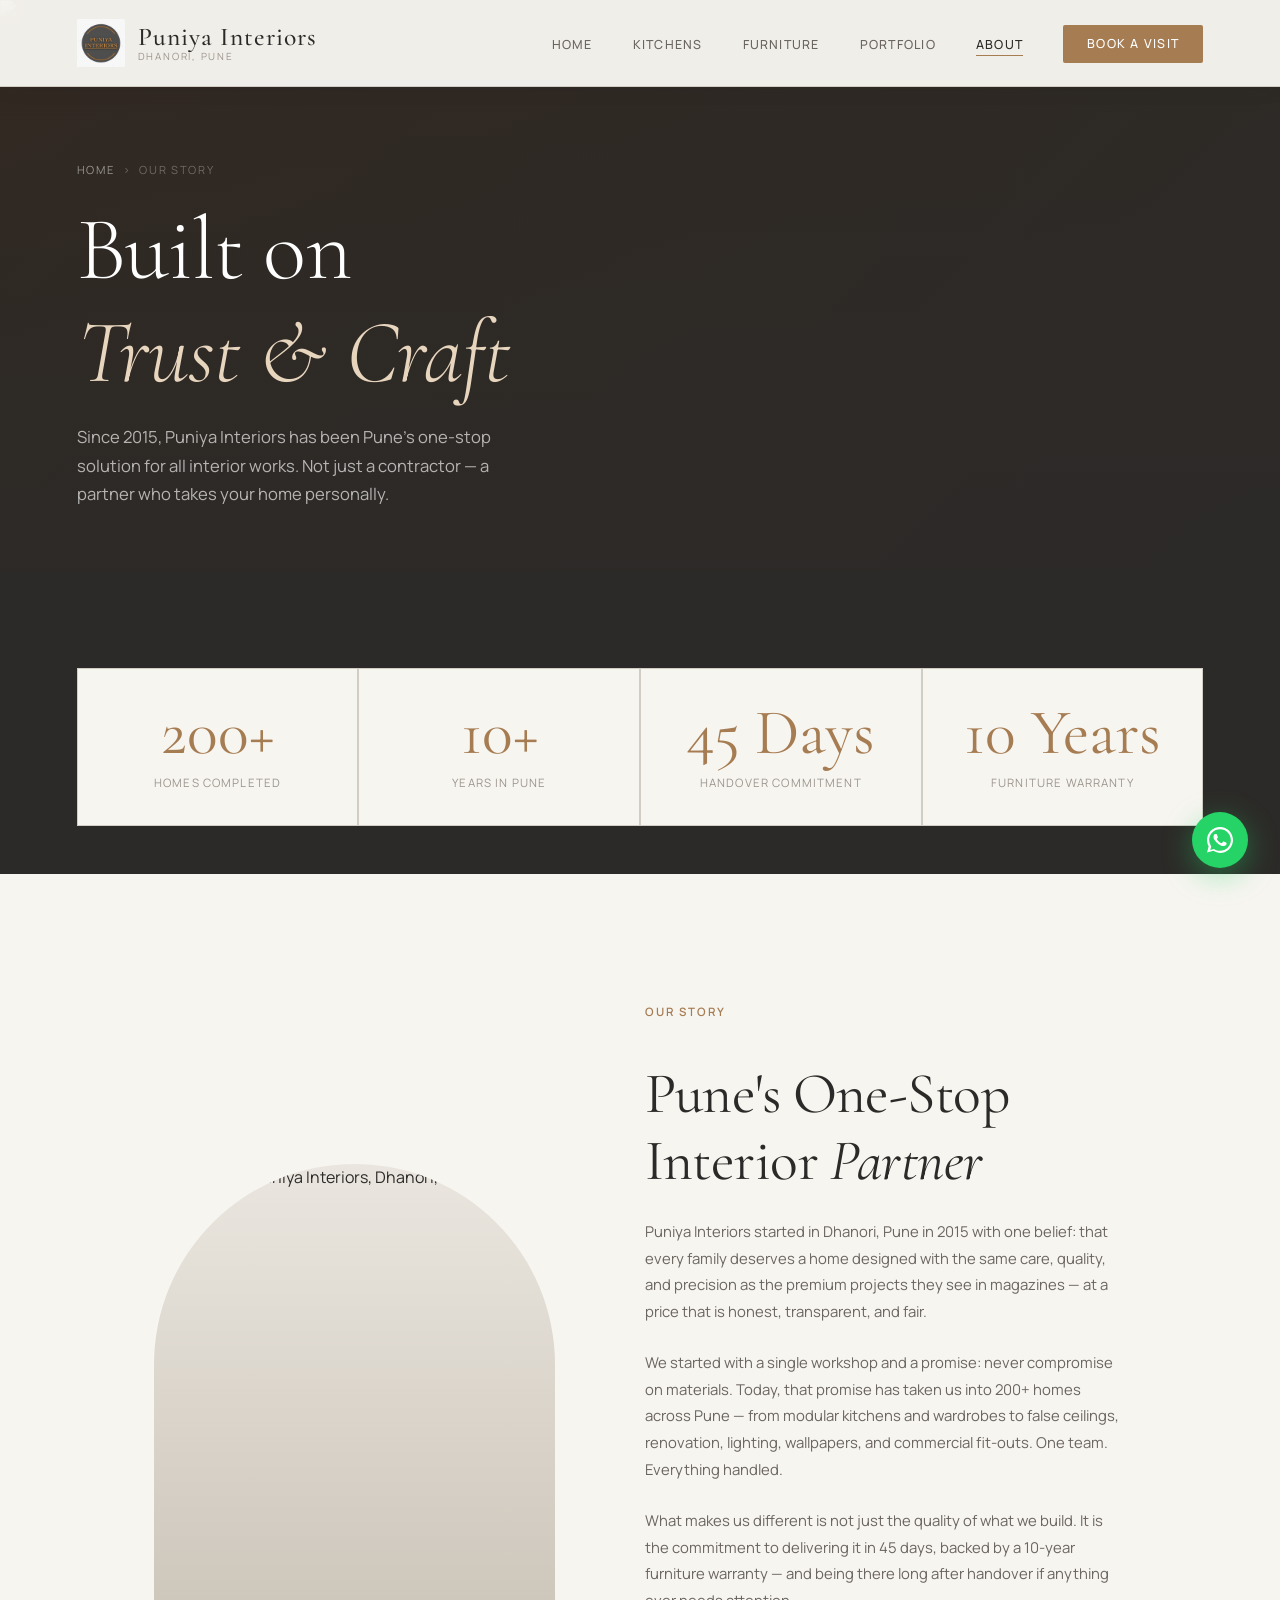
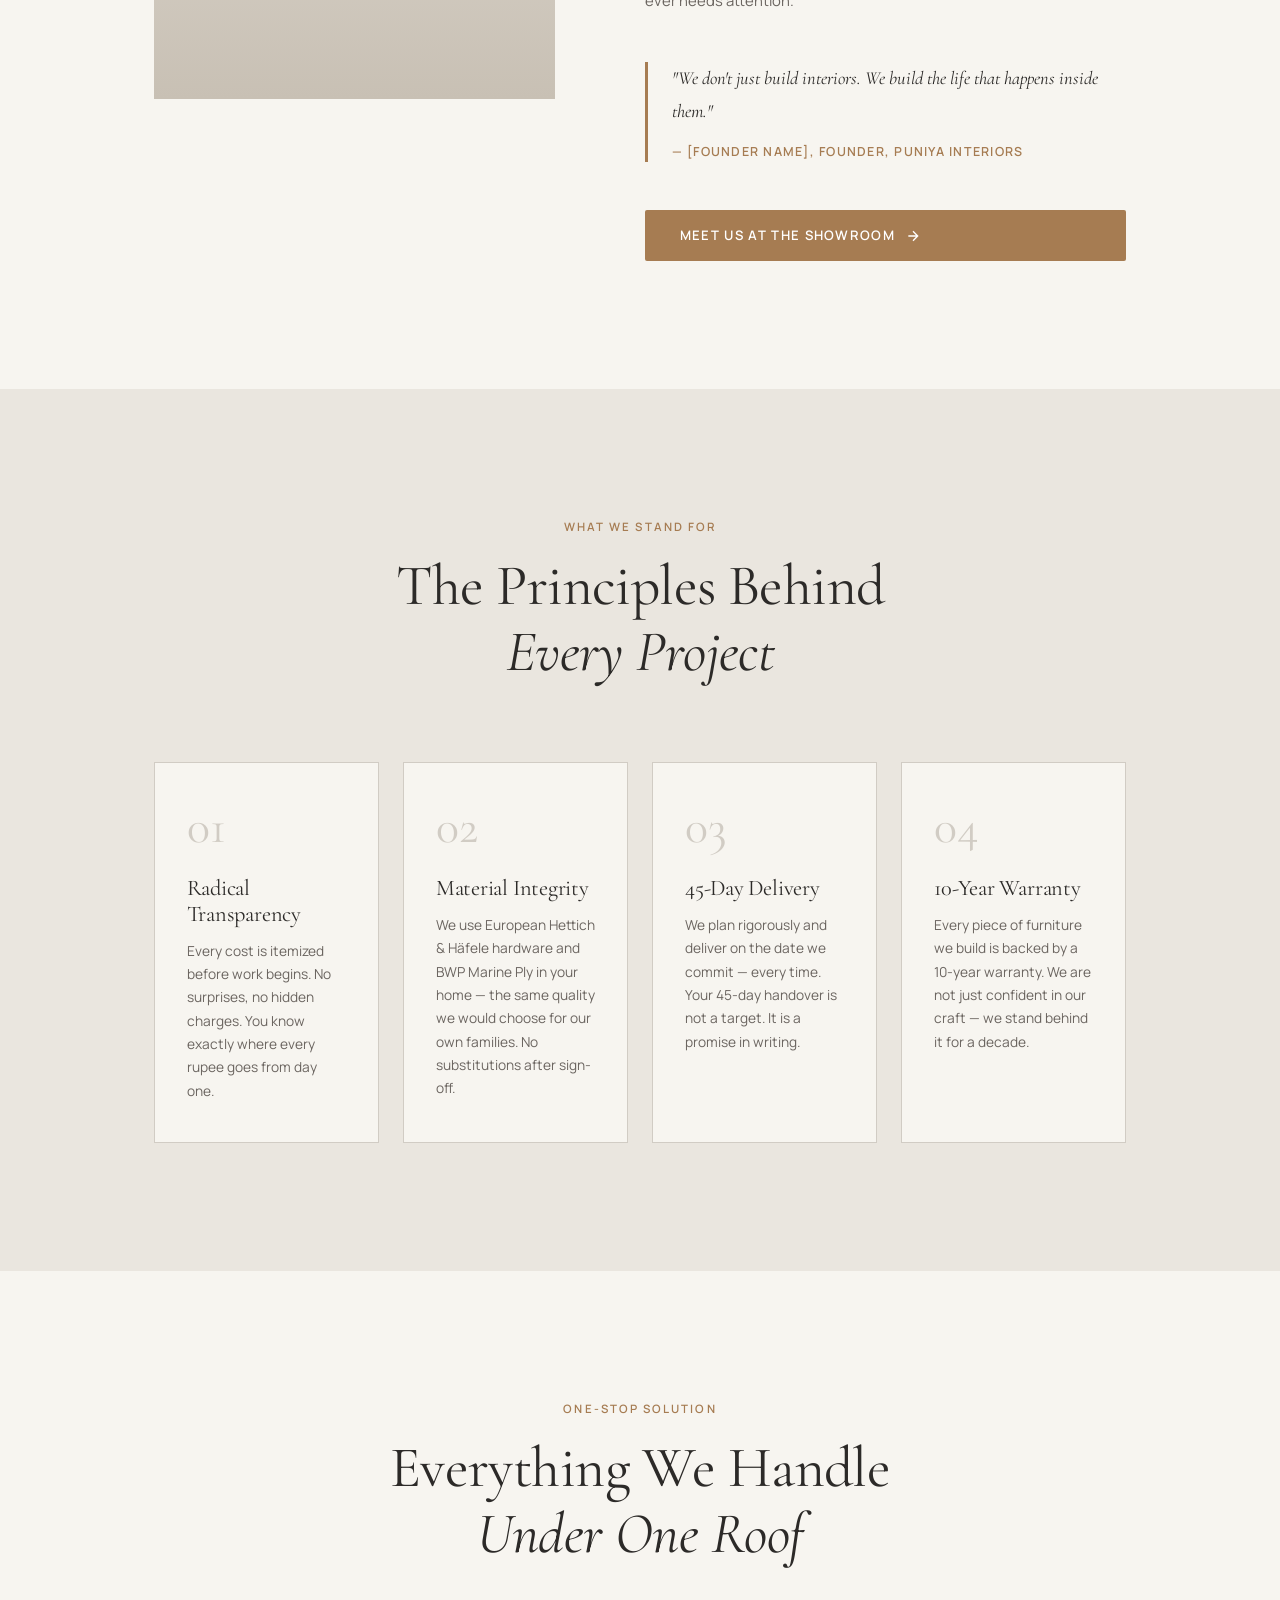
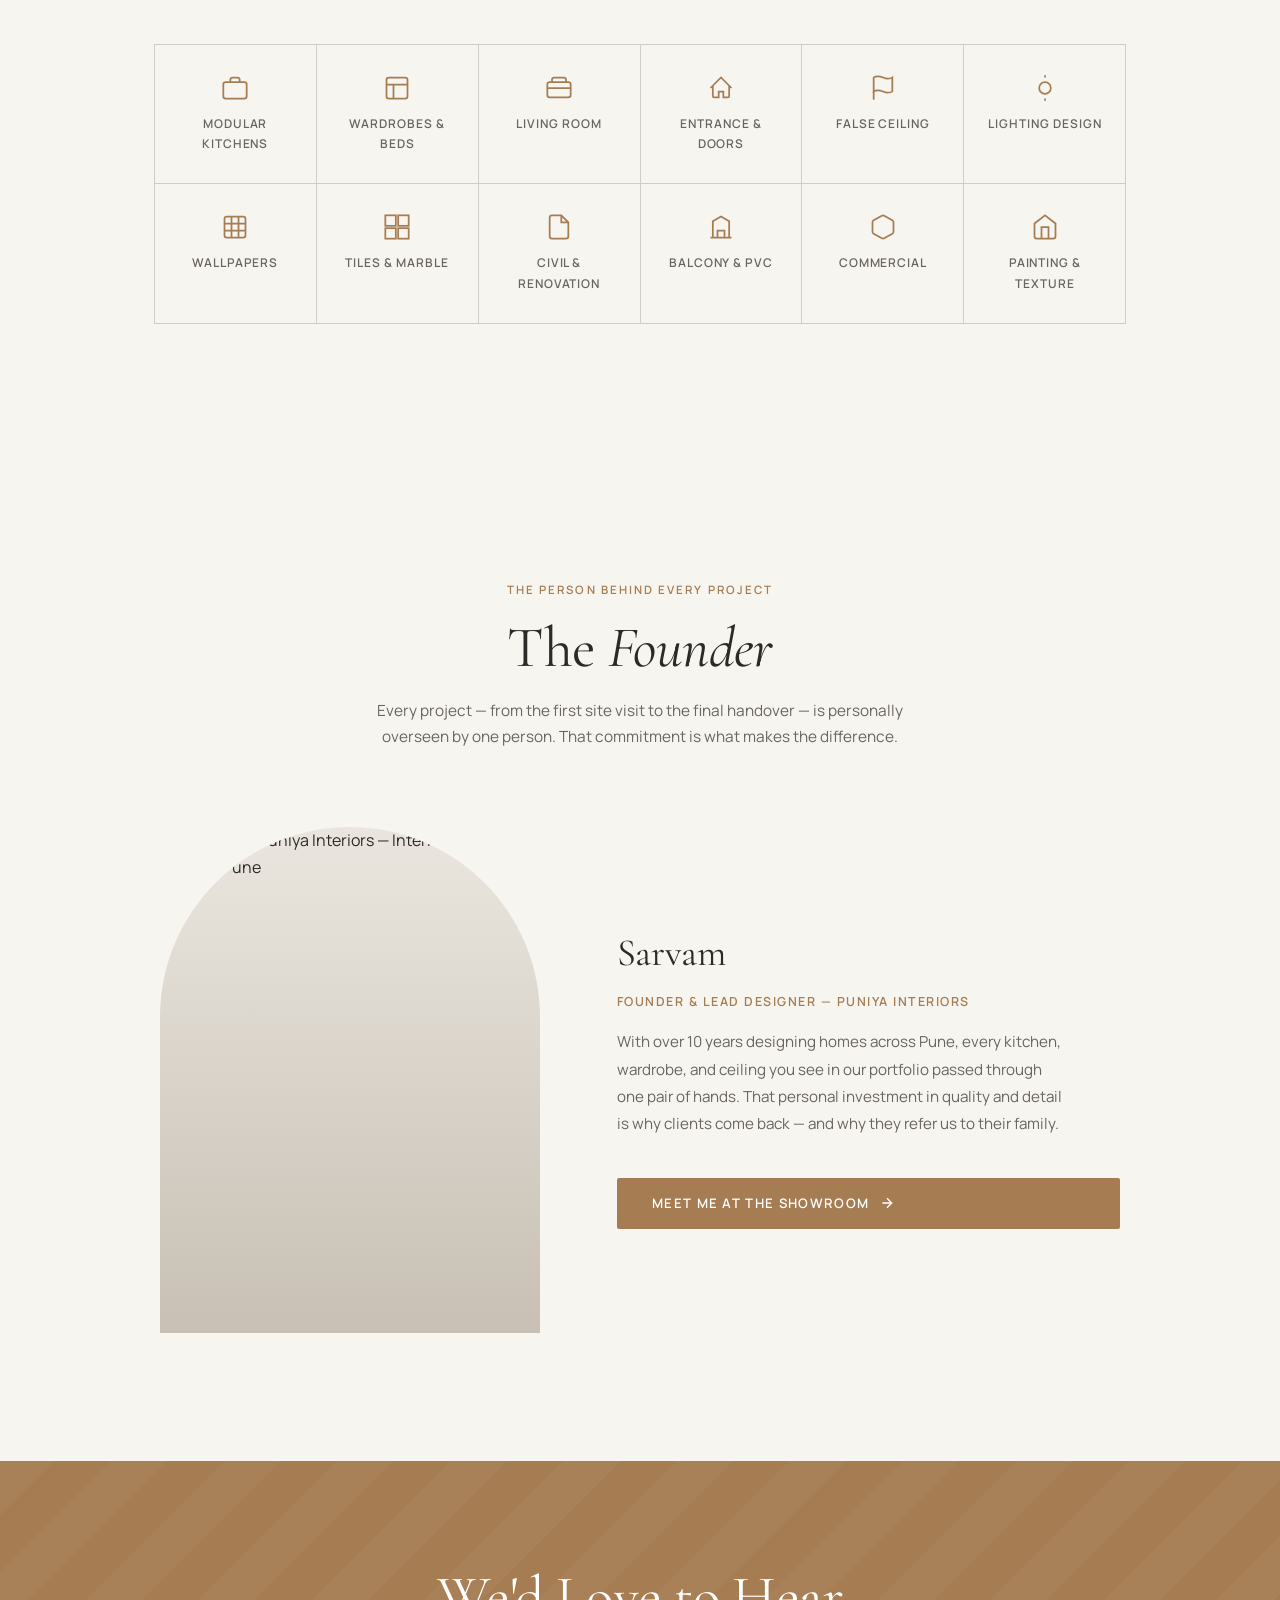
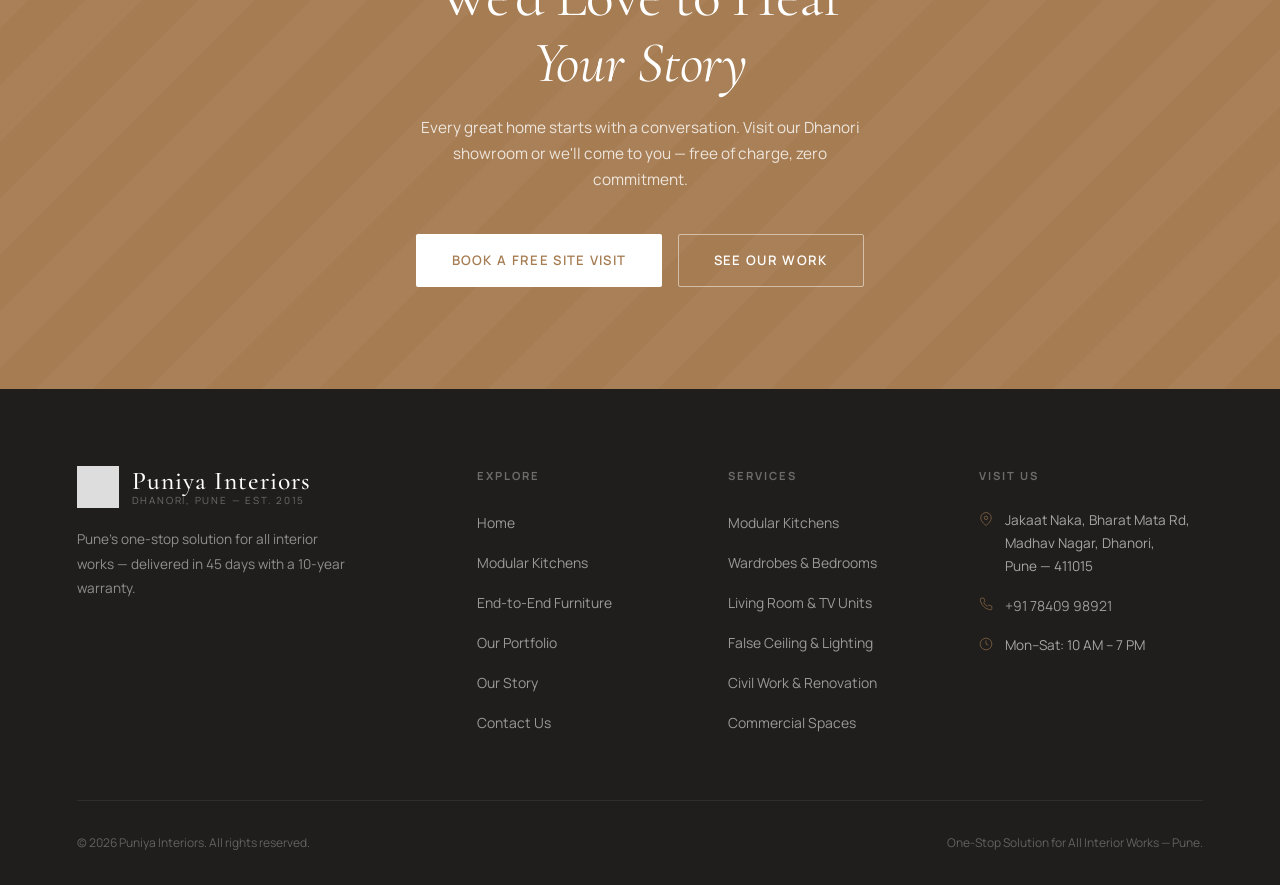
==== commit 33c3cbe2: "Add files via upload" ====
--- a/about.html
+++ b/about.html
@@ -11,6 +11,8 @@
   <title>Our Story — Puniya Interiors, Pune</title>
   <link rel="preconnect" href="https://fonts.googleapis.com" />
   <link rel="preconnect" href="https://fonts.gstatic.com" crossorigin />
+  <link rel="icon" type="image/png" sizes="192x192" href="images/favicon.png" />
+  <link rel="apple-touch-icon" href="images/favicon.png" />
   <link rel="stylesheet" href="css/style.css" />
 </head>
 
@@ -22,8 +24,8 @@
   <nav class="nav" role="navigation" aria-label="Main navigation">
     <a href="index.html" class="nav-logo" aria-label="Puniya Interiors Home">
       <img src="images/logo.png" alt="Puniya Interiors" class="nav-logo-img"
-        onerror="this.style.display='none';this.nextElementSibling.style.display='flex'" loading="eager" />
-      <span class="nav-logo-text-wrap" style="display:none">
+        onerror="this.style.display='none'" loading="eager" />
+      <span class="nav-logo-text-wrap" style="display:flex;">
         <span class="nav-logo-name">Puniya Interiors</span>
         <span class="nav-logo-tagline">Dhanori, Pune</span>
       </span>
@@ -243,6 +245,7 @@
             <path
               d="M21 16V8a2 2 0 00-1-1.73l-7-4a2 2 0 00-2 0l-7 4A2 2 0 003 8v8a2 2 0 001 1.73l7 4a2 2 0 002 0l7-4A2 2 0 0021 16z" />
           </svg>Commercial</a>
+        <a href="custom-furniture.html#civil" class="svc-pill"><svg viewBox="0 0 24 24" fill="none" stroke="currentColor" stroke-width="1.5" aria-hidden="true"><path d="M3 9l9-7 9 7v11a2 2 0 01-2 2H5a2 2 0 01-2-2z"/><path d="M9 22V12h6v10"/></svg>Painting &amp; Texture</a>
       </div>
     </div>
   </section>
@@ -268,7 +271,7 @@
             loading="lazy" onerror="this.parentElement.style.background='linear-gradient(180deg,#EAE6DF,#C8C0B4)'" />
         </div>
         <div class="founder-solo-info">
-          <h3>[Founder Name]</h3>
+          <h3>Sarvam</h3>
           <p class="founder-role">Founder &amp; Lead Designer — Puniya Interiors</p>
           <p class="founder-bio">
             With over 10 years designing homes across Pune, every kitchen, wardrobe,
@@ -297,27 +300,7 @@
       <a href="portfolio.html" class="btn btn-ghost-white">See Our Work</a>
     </div>
 
-    <!-- Perfect Address & Directions Block -->
-    <div style="margin-top: 3.5rem; background: rgba(255,255,255,0.04); padding: 2rem; border-radius: 12px; border: 1px solid rgba(255,255,255,0.08); display: inline-block; text-align: left; width: 100%; max-width: 420px; box-shadow: 0 10px 30px rgba(0,0,0,0.15);">
-      <div style="display: flex; align-items: flex-start; gap: 1rem;">
-        <div style="color: var(--accent); margin-top: 0.2rem;">
-          <svg width="24" height="24" viewBox="0 0 24 24" fill="none" stroke="currentColor" stroke-width="1.5"><path d="M21 10c0 7-9 13-9 13s-9-6-9-13a9 9 0 0118 0z" /><circle cx="12" cy="10" r="3" /></svg>
-        </div>
-        <div>
-          <h3 style="font-size: 1.15rem; margin-bottom: 0.5rem; color: #fff; font-weight: 500;">Puniya Interiors Showroom</h3>
-          <p style="color: rgba(255,255,255,0.65); font-size: 0.95rem; line-height: 1.6; margin-bottom: 1.5rem;">
-            Jakaat Naka, Bharat Mata Rd,<br/>
-            Madhav Nagar, Dhanori,<br/>
-            Pune, Maharashtra 411015
-          </p>
-          <a href="https://maps.app.goo.gl/CfxAVUi2qWngbDXk9" target="_blank" rel="noopener noreferrer"
-            style="display:inline-flex;align-items:center;gap:0.4rem;font-size:0.85rem;font-weight:600;letter-spacing:0.08em;text-transform:uppercase;color: var(--accent); text-decoration: none; transition: opacity 0.2s;" onmouseover="this.style.opacity='0.8'" onmouseout="this.style.opacity='1'">
-            Get Directions
-            <svg width="14" height="14" viewBox="0 0 24 24" fill="none" stroke="currentColor" stroke-width="2"><path d="M5 12h14M12 5l7 7-7 7"/></svg>
-          </a>
-        </div>
-      </div>
-    </div>
+
   </section>
 
   <!-- FOOTER -->
@@ -326,8 +309,8 @@
       <div class="footer-brand">
         <div class="nav-logo" style="margin-bottom:1rem;">
           <img src="images/logo.png" alt="Puniya Interiors" class="footer-logo-img"
-            onerror="this.style.display='none';this.nextElementSibling.style.display='flex'" />
-          <span class="nav-logo-text-wrap" style="display:none"><span class="nav-logo-name">Puniya Interiors</span><span
+            onerror="this.style.display='none'" />
+          <span class="nav-logo-text-wrap" style="display:flex"><span class="nav-logo-name">Puniya Interiors</span><span
               class="nav-logo-tagline">Dhanori, Pune — Est. 2015</span></span>
         </div>
         <p>Pune's one-stop solution for all interior works — delivered in 45 days with a 10-year warranty.</p>
@@ -359,7 +342,7 @@
         <div class="footer-contact-item"><svg viewBox="0 0 24 24" aria-hidden="true">
             <path d="M21 10c0 7-9 13-9 13s-9-6-9-13a9 9 0 0118 0z" />
             <circle cx="12" cy="10" r="3" />
-          </svg><span>Your Address, Dhanori,<br />Pune — 411015</span></div>
+          </svg><span>Jakaat Naka, Bharat Mata Rd,<br />Madhav Nagar, Dhanori,<br />Pune — 411015</span></div>
         <div class="footer-contact-item"><svg viewBox="0 0 24 24" aria-hidden="true">
             <path
               d="M22 16.92v3a2 2 0 01-2.18 2 19.79 19.79 0 01-8.63-3.07 19.5 19.5 0 01-6-6 19.79 19.79 0 01-3.07-8.67A2 2 0 014.11 2h3a2 2 0 012 1.72c.127.96.361 1.903.7 2.81a2 2 0 01-.45 2.11L8.09 9.91a16 16 0 006 6l1.27-1.27a2 2 0 012.11-.45c.907.339 1.85.573 2.81.7A2 2 0 0122 16.92z" />
@@ -387,3 +370,4 @@
 </body>
 
 </html>
+
--- a/css/style.css
+++ b/css/style.css
@@ -236,7 +236,9 @@
 
 .nav-logo {
   display: flex;
-  flex-direction: column;
+  flex-direction: row;
+  align-items: center;
+  gap: 0.8rem;
   line-height: 1;
 }
 
@@ -469,29 +471,31 @@
 /* ── 10. TRUST BAR ── */
 .trust-bar {
   background: var(--bg-dark);
-  padding: 1.5rem clamp(1.5rem, 6vw, 6rem);
+  padding: 2.5rem clamp(1.5rem, 6vw, 6rem);
 }
 
 .trust-bar-inner {
-  display: flex;
-  flex-wrap: wrap;
-  align-items: center;
-  justify-content: space-between;
-  gap: 1.5rem;
+  display: grid;
+  grid-template-columns: repeat(2, 1fr);
+  gap: 0;
+  max-width: 680px;
+  margin: 0 auto;
 }
 
 .trust-item {
   display: flex;
   align-items: center;
-  gap: 0.75rem;
+  gap: 1rem;
   color: rgba(255,255,255,0.7);
-  font-size: 0.78rem;
-  letter-spacing: 0.08em;
+  font-size: 0.82rem;
+  letter-spacing: 0.06em;
+  padding: 1.4rem 2rem;
+  border: 1px solid rgba(255,255,255,0.07);
 }
 
 .trust-item-icon {
-  width: 36px;
-  height: 36px;
+  width: 42px;
+  height: 42px;
   border-radius: 50%;
   background: rgba(166, 124, 82, 0.2);
   display: flex;
@@ -500,12 +504,10 @@
   flex-shrink: 0;
 }
 
-.trust-item-icon svg { width: 16px; height: 16px; stroke: var(--accent); fill: none; }
+.trust-item-icon svg { width: 18px; height: 18px; stroke: var(--accent); fill: none; }
 
 .trust-divider {
-  width: 1px;
-  height: 30px;
-  background: rgba(255,255,255,0.12);
+  display: none;
 }
 
 .trust-rating {
@@ -1105,7 +1107,7 @@
   .hero-content { padding-top: 8rem; }
   .hero h1 { font-size: clamp(2.5rem, 10vw, 4rem); }
 
-  .trust-bar-inner { justify-content: center; }
+  .trust-bar-inner { grid-template-columns: 1fr; max-width: 340px; }
   .trust-divider { display: none; }
 
   .services-grid { grid-template-columns: 1fr; }
@@ -1839,11 +1841,20 @@
 
 /* ── LOGO IMAGE in nav ── */
 .nav-logo-img {
-  height: 48px;
+  height: clamp(32px, 4vw, 48px);
   width: auto;
-  max-width: 180px;
+  max-width: clamp(120px, 15vw, 180px);
   object-fit: contain;
   display: block;
+}
+
+@media(max-width: 768px) {
+  .nav-logo-name {
+    font-size: 1.25rem !important;
+  }
+  .nav-logo-tagline {
+    display: none !important;
+  }
 }
 
 .footer-logo-img {
@@ -1857,6 +1868,7 @@
 }
 
 .nav-logo-text-wrap {
+  display: flex;
   flex-direction: column;
   line-height: 1;
 }
@@ -1870,6 +1882,8 @@
   border: 1px solid var(--border);
   margin-top: 3rem;
 }
+
+/* 12 items in 6-col = perfect 2 rows — no orphan fix needed */
 
 .svc-pill {
   background: var(--bg-primary);
@@ -1958,6 +1972,26 @@
   gap: 1px;
   background: var(--border);
   border: 1px solid var(--border);
+}
+
+/* Fix orphan last card in 3-col grid */
+/* Orphan last card — full row, centered content */
+.components-grid .comp-card:last-child:nth-child(3n + 1) {
+  grid-column: 1 / -1;
+  display: flex;
+  flex-direction: column;
+  align-items: center;
+  text-align: center;
+  max-width: 480px;
+  margin: 0 auto;
+  width: 100%;
+}
+/* Override for the grid-column on full-width orphan — center it within the grid */
+.components-grid:has(.comp-card:last-child:nth-child(3n + 1)) {
+  position: relative;
+}
+.components-grid .comp-card:last-child:nth-child(3n + 2) {
+  grid-column: span 2;
 }
 
 .comp-card {
@@ -2007,7 +2041,7 @@
 }
 
 .comp-card:hover .comp-icon svg { stroke: #fff; }
-.comp-card h4 { margin-bottom: 0.6rem; font-size: 1rem; }
+.comp-card h4 { margin-bottom: 0.6rem; font-size: 1rem; font-weight: 700; }
 .comp-card p { font-size: 0.84rem; line-height: 1.7; }
 
 /* ── RESPONSIVE: pills, components ── */
@@ -2019,6 +2053,7 @@
 @media (max-width: 768px) {
   .components-grid { grid-template-columns: 1fr; }
   .all-services-grid { grid-template-columns: repeat(2, 1fr); }
+
 }
 
 @media (max-width: 480px) {
@@ -2654,6 +2689,9 @@
   .ed-grid-4 { grid-template-columns: 1fr 1fr; }
 
   .ed-cta-row { justify-content: center; }
+
+  .nav-links { display: none; }
+  .nav-hamburger { display: flex; }
 }
 
 @media (max-width: 480px) {
@@ -2847,10 +2885,7 @@
 
 /* Kitchen accessories: 5 items — render as single clean row */
 #accessories .components-grid {
-  grid-template-columns: repeat(5, 1fr);
-}
-@media (max-width: 1200px) {
-  #accessories .components-grid { grid-template-columns: repeat(3, 1fr); }
+  grid-template-columns: repeat(3, 1fr);
 }
 @media (max-width: 768px) {
   #accessories .components-grid { grid-template-columns: 1fr; }
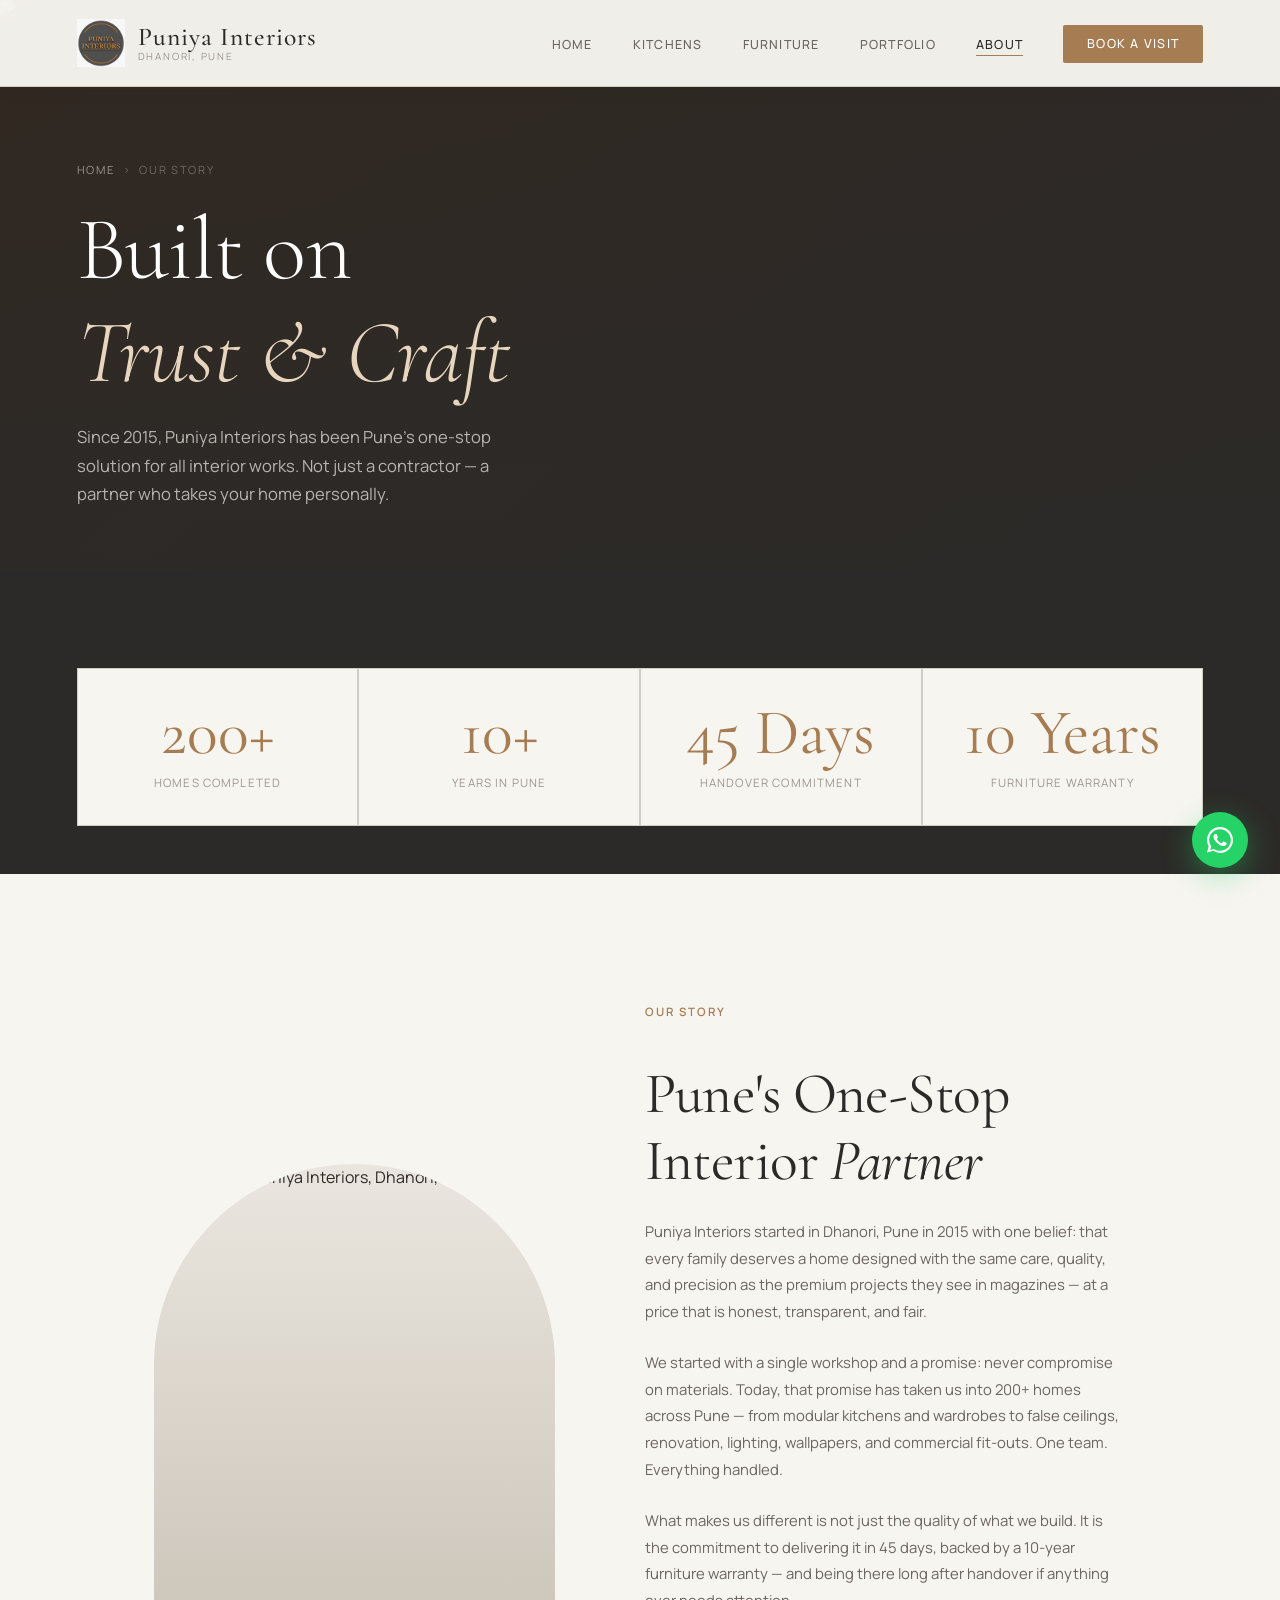
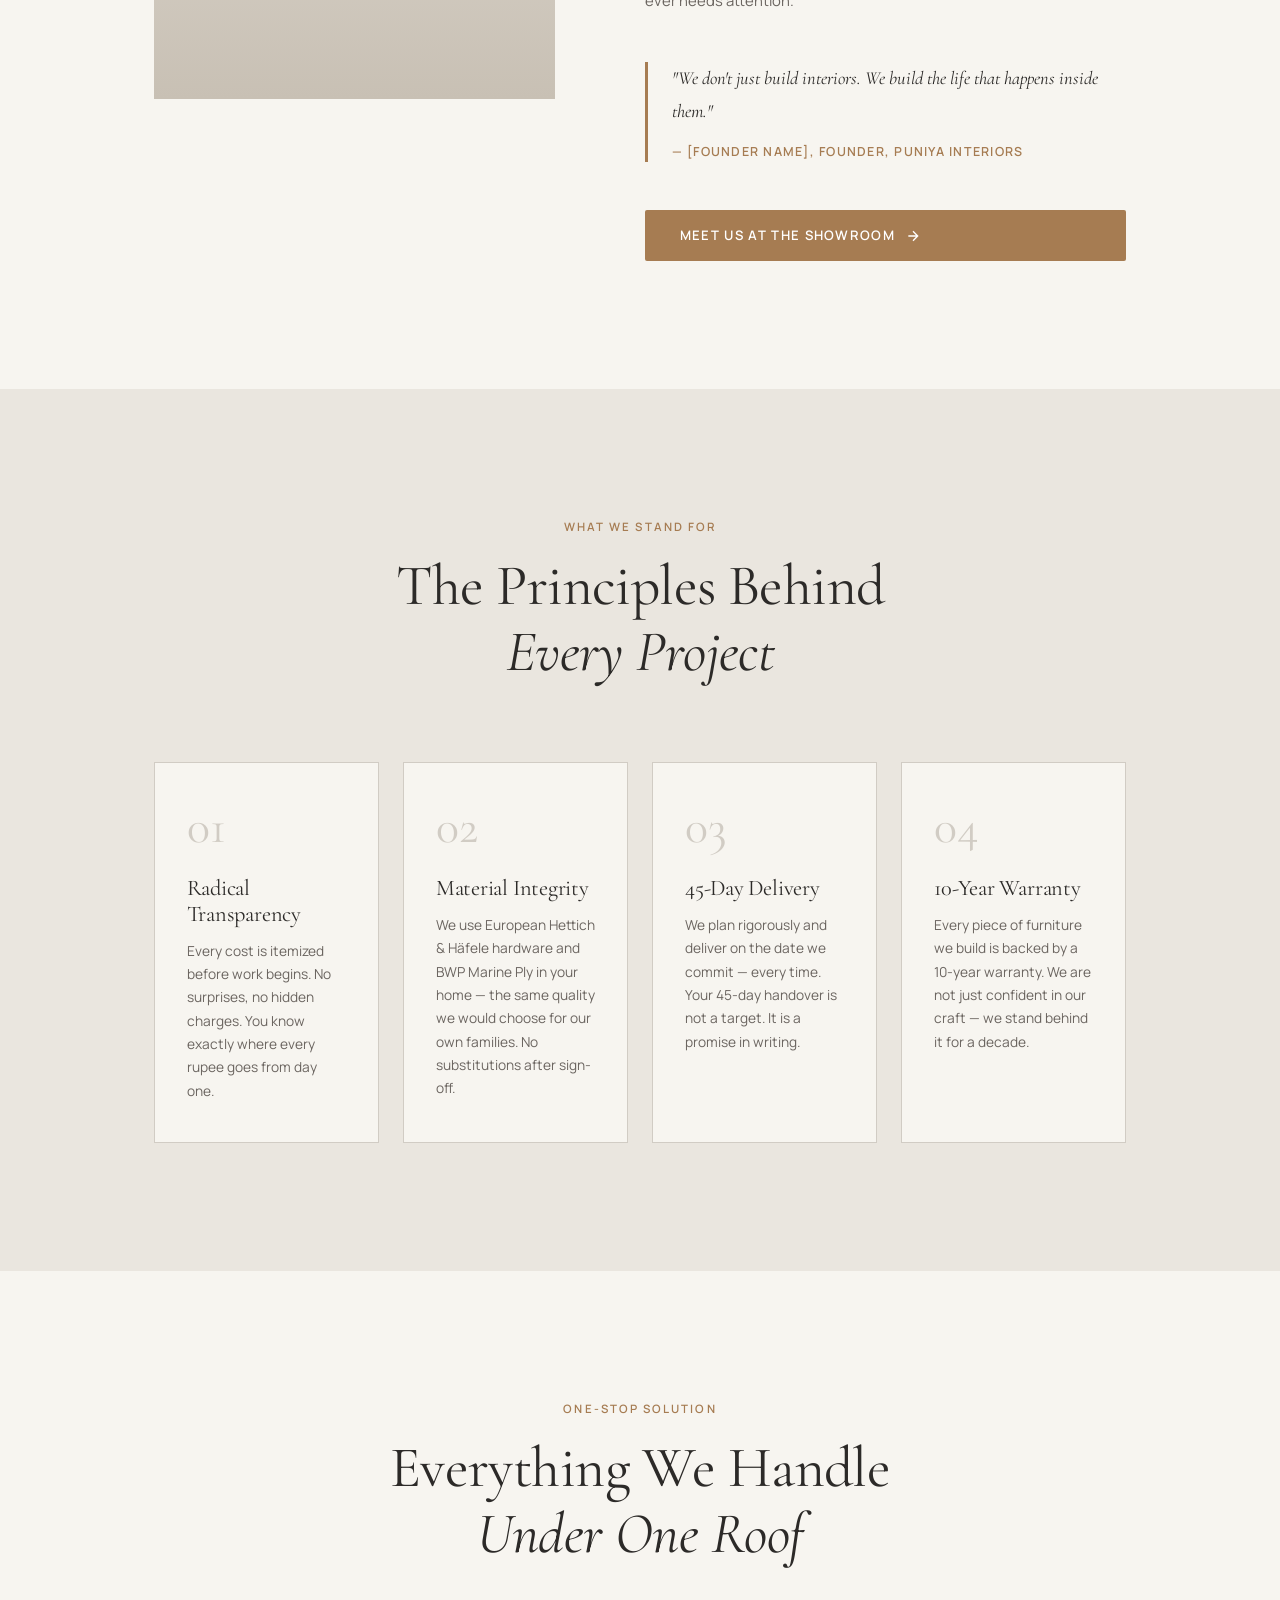
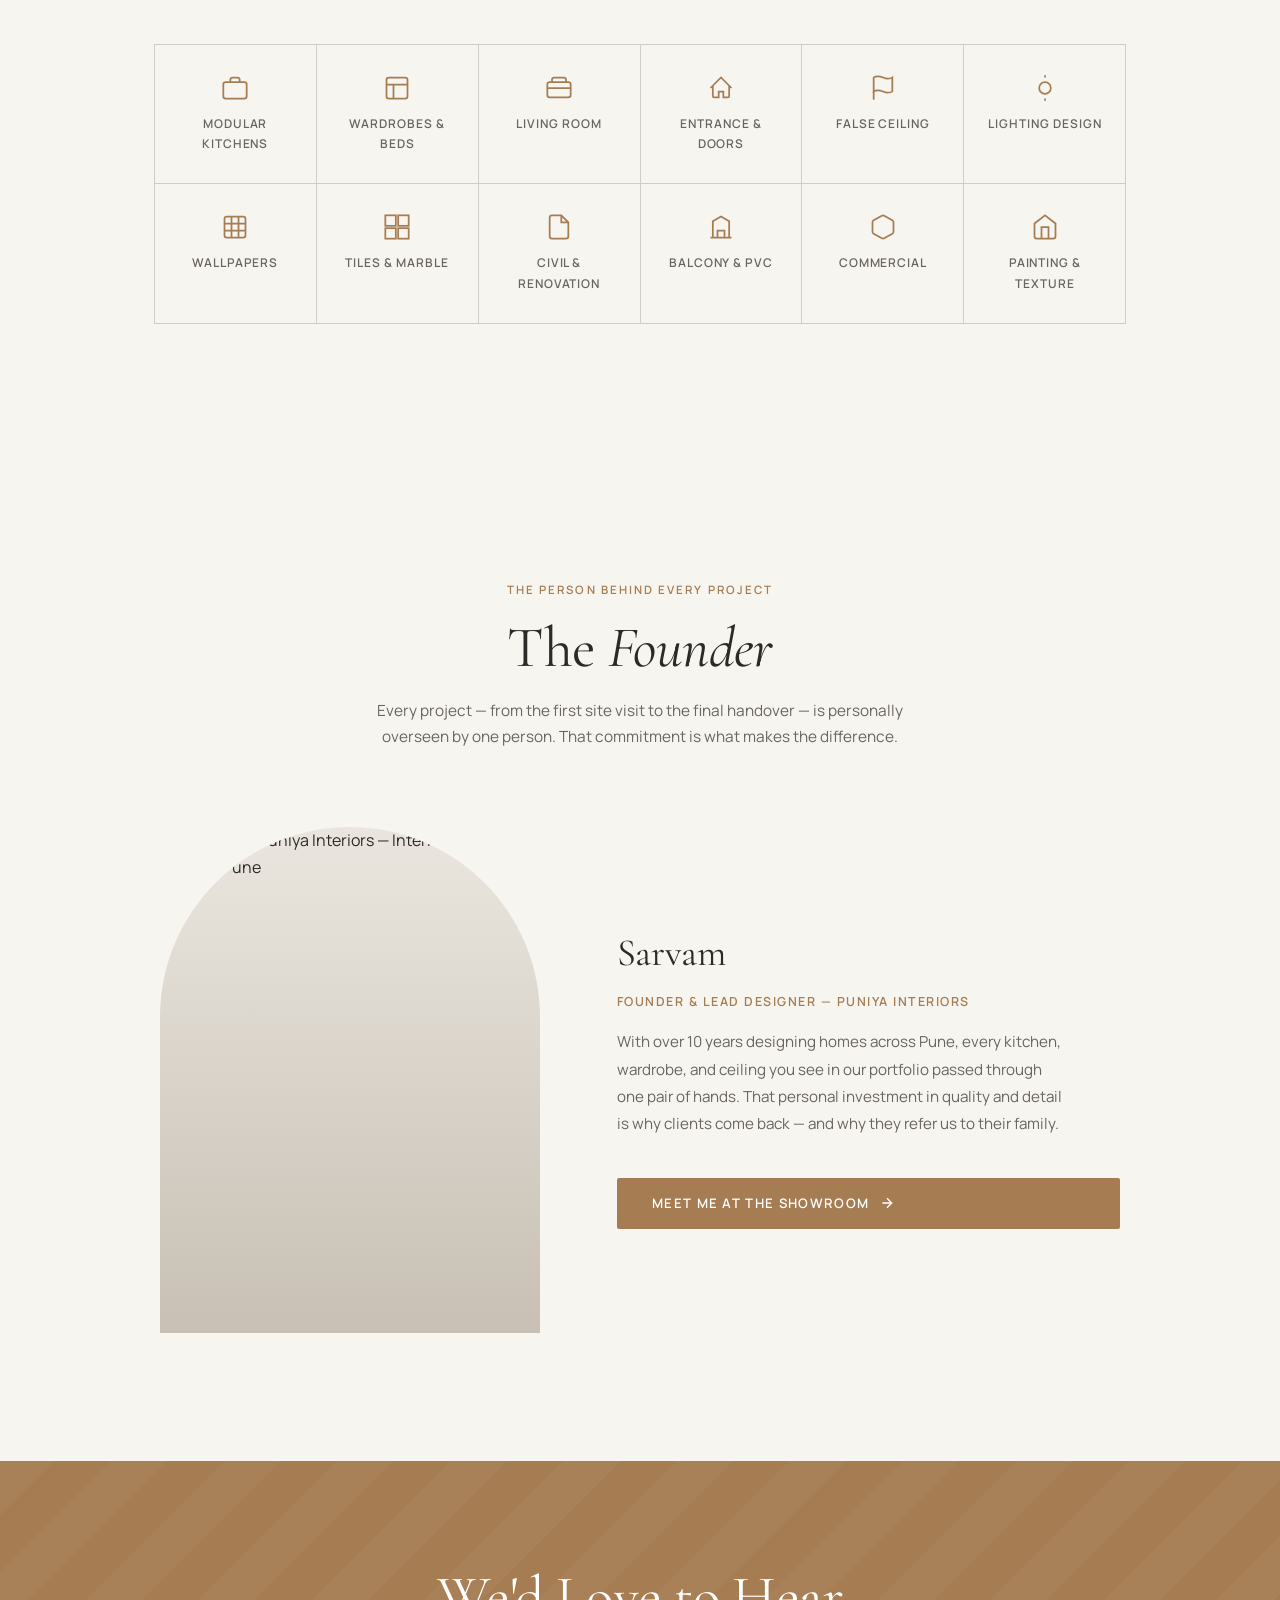
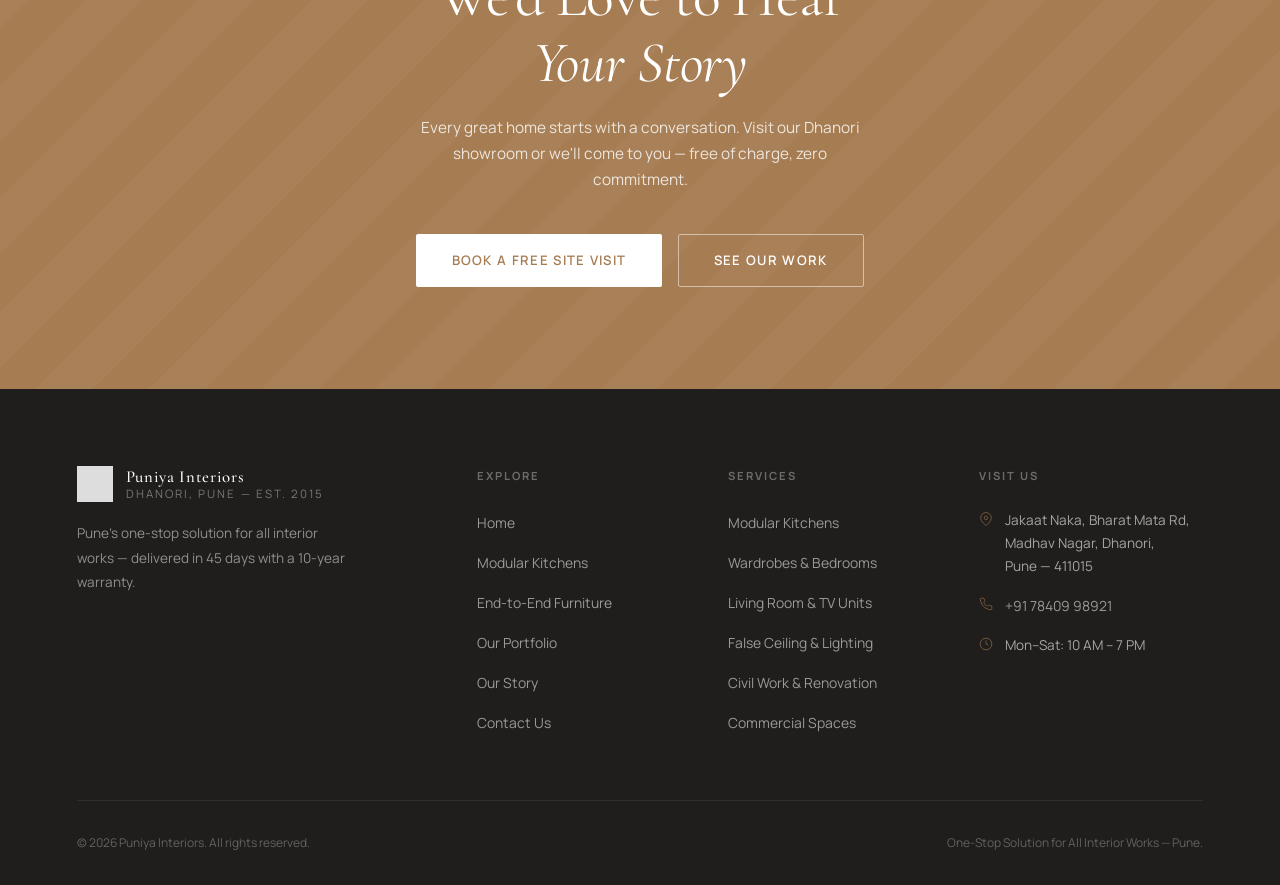
==== commit e5a2597c: "Add files via upload" ====
--- a/about.html
+++ b/about.html
@@ -308,7 +308,7 @@
     <div class="footer-grid">
       <div class="footer-brand">
         <div class="nav-logo" style="margin-bottom:1rem;">
-          <img src="images/logo.png" alt="Puniya Interiors" class="footer-logo-img"
+          <img src="images/logo.png" alt="Puniya Interiors" class="footer-logo-img" onerror="this.style.display='none'"
             onerror="this.style.display='none'" />
           <span class="nav-logo-text-wrap" style="display:flex"><span class="nav-logo-name">Puniya Interiors</span><span
               class="nav-logo-tagline">Dhanori, Pune — Est. 2015</span></span>
--- a/css/style.css
+++ b/css/style.css
@@ -3033,4 +3033,281 @@
 }
 @media (max-width: 600px) {
   .all-services-grid { grid-template-columns: repeat(2, 1fr); }
-}+}
+
+/* ══════════════════════════════════════════════════════
+   FIX: Footer brand — text name always visible in white
+   ══════════════════════════════════════════════════════ */
+.footer-brand .nav-logo-text-wrap {
+  display: flex !important;
+}
+.footer-brand .nav-logo-name {
+  color: #ffffff !important;
+  font-size: 1.05rem !important;
+}
+.footer-brand .nav-logo-tagline {
+  color: rgba(255,255,255,0.4) !important;
+  font-size: 0.72rem !important;
+}
+.footer-logo-img {
+  height: 36px;
+  max-width: 120px;
+}
+
+/* ══════════════════════════════════════════════════════
+   FIX: Portfolio filter — horizontally scrollable on mobile
+   Desktop layout unchanged (flex-wrap still applies at wide widths)
+   ══════════════════════════════════════════════════════ */
+@media (max-width: 768px) {
+  .portfolio-filters {
+    flex-wrap: nowrap;
+    overflow-x: auto;
+    -webkit-overflow-scrolling: touch;
+    scrollbar-width: none;
+    padding-bottom: 0.5rem;
+    gap: 0.5rem;
+  }
+  .portfolio-filters::-webkit-scrollbar {
+    display: none;
+  }
+  .filter-btn {
+    flex-shrink: 0;
+    white-space: nowrap;
+  }
+}
+
+/* ══════════════════════════════════════════════════════
+   FIX: Hero slide-label — hide on mobile so it doesn't
+   overlap the Chat on WhatsApp button
+   ══════════════════════════════════════════════════════ */
+@media (max-width: 768px) {
+  .slide-label {
+    display: none;
+  }
+}
+
+/* ══════════════════════════════════════════════════════
+   PROJECT GALLERY LIGHTBOX
+   ══════════════════════════════════════════════════════ */
+.project-lightbox-overlay {
+  position: fixed;
+  inset: 0;
+  background: rgba(0,0,0,0.92);
+  z-index: 9999;
+  display: flex;
+  align-items: center;
+  justify-content: center;
+  opacity: 0;
+  pointer-events: none;
+  transition: opacity 0.3s ease;
+}
+.project-lightbox-overlay.open {
+  opacity: 1;
+  pointer-events: all;
+}
+.project-lightbox-inner {
+  position: relative;
+  width: 92vw;
+  max-width: 1000px;
+  max-height: 90vh;
+  display: flex;
+  flex-direction: column;
+}
+.project-lightbox-header {
+  display: flex;
+  align-items: center;
+  justify-content: space-between;
+  padding: 0 0 0.75rem 0;
+}
+.project-lightbox-title {
+  color: #fff;
+  font-family: var(--font-serif);
+  font-size: 1.1rem;
+  font-weight: 400;
+}
+.project-lightbox-meta {
+  color: rgba(255,255,255,0.45);
+  font-size: 0.72rem;
+  letter-spacing: 0.1em;
+  text-transform: uppercase;
+  margin-top: 2px;
+}
+.project-lightbox-close {
+  background: rgba(255,255,255,0.1);
+  border: none;
+  color: #fff;
+  width: 36px;
+  height: 36px;
+  border-radius: 50%;
+  cursor: pointer;
+  display: flex;
+  align-items: center;
+  justify-content: center;
+  transition: background 0.2s;
+  flex-shrink: 0;
+}
+.project-lightbox-close:hover { background: rgba(255,255,255,0.2); }
+.project-lightbox-close svg { width: 16px; height: 16px; }
+
+.project-lightbox-stage {
+  position: relative;
+  aspect-ratio: 4/3;
+  background: #111;
+  border-radius: 4px;
+  overflow: hidden;
+  flex-shrink: 0;
+}
+.project-lightbox-stage img {
+  position: absolute;
+  inset: 0;
+  width: 100%;
+  height: 100%;
+  object-fit: contain;
+  opacity: 0;
+  transition: opacity 0.35s ease;
+}
+.project-lightbox-stage img.active { opacity: 1; }
+
+.project-lightbox-nav {
+  position: absolute;
+  top: 50%;
+  transform: translateY(-50%);
+  background: rgba(0,0,0,0.5);
+  border: none;
+  color: #fff;
+  width: 42px;
+  height: 42px;
+  border-radius: 50%;
+  display: flex;
+  align-items: center;
+  justify-content: center;
+  cursor: pointer;
+  transition: background 0.2s;
+  z-index: 2;
+}
+.project-lightbox-nav:hover { background: rgba(0,0,0,0.75); }
+.project-lightbox-nav svg { width: 18px; height: 18px; }
+.project-lightbox-nav.prev { left: 0.75rem; }
+.project-lightbox-nav.next { right: 0.75rem; }
+
+.project-lightbox-thumbs {
+  display: flex;
+  gap: 8px;
+  margin-top: 0.75rem;
+  overflow-x: auto;
+  scrollbar-width: none;
+  padding-bottom: 2px;
+}
+.project-lightbox-thumbs::-webkit-scrollbar { display: none; }
+.project-lightbox-thumb {
+  flex-shrink: 0;
+  width: 72px;
+  height: 52px;
+  border-radius: 3px;
+  overflow: hidden;
+  cursor: pointer;
+  border: 2px solid transparent;
+  transition: border-color 0.2s;
+}
+.project-lightbox-thumb.active { border-color: var(--accent); }
+.project-lightbox-thumb img {
+  width: 100%;
+  height: 100%;
+  object-fit: cover;
+}
+
+.project-lightbox-counter {
+  text-align: center;
+  color: rgba(255,255,255,0.4);
+  font-size: 0.72rem;
+  margin-top: 0.5rem;
+  letter-spacing: 0.1em;
+}
+
+/* Make portfolio items clickable */
+.portfolio-item { cursor: pointer; }
+
+/* ══════════════════════════════════════════════════════
+   VIDEO SHOWCASE SECTION
+   ══════════════════════════════════════════════════════ */
+.video-showcase {
+  padding: var(--section-padding);
+  background: var(--bg-secondary);
+}
+.video-showcase-header {
+  text-align: center;
+  margin-bottom: 3rem;
+}
+.video-showcase-header .eyebrow { display: block; margin-bottom: 0.75rem; }
+.video-showcase-header h2 { margin-bottom: 0.75rem; }
+.video-showcase-header p {
+  color: var(--text-secondary);
+  max-width: 50ch;
+  margin: 0 auto;
+  font-size: 0.95rem;
+}
+
+/* Portrait grid — 3 tall cards side by side */
+.video-grid {
+  display: grid;
+  grid-template-columns: repeat(3, 1fr);
+  gap: 1.5rem;
+  align-items: start;
+}
+.video-card {
+  background: var(--bg-primary, #fff);
+  border: 1px solid var(--border);
+  border-radius: var(--radius-sm);
+  overflow: hidden;
+}
+
+/* Portrait 9:16 container */
+.video-card-embed {
+  position: relative;
+  aspect-ratio: 9 / 16;
+  background: #111;
+  overflow: hidden;
+}
+.video-card-embed video {
+  position: absolute;
+  inset: 0;
+  width: 100%;
+  height: 100%;
+  object-fit: cover;  /* fills the portrait frame, no letterboxing */
+}
+
+.video-card-body {
+  padding: 1rem 1.25rem 1.25rem;
+}
+.video-card-tag {
+  font-size: 0.68rem;
+  font-weight: 700;
+  letter-spacing: 0.12em;
+  text-transform: uppercase;
+  color: var(--accent);
+  display: block;
+  margin-bottom: 0.4rem;
+}
+.video-card-title {
+  font-family: var(--font-serif);
+  font-size: 1rem;
+  font-weight: 400;
+  color: var(--text-primary, #1A1410);
+  margin: 0 0 0.3rem;
+}
+.video-card-loc {
+  font-size: 0.78rem;
+  color: var(--text-secondary);
+}
+
+/* Responsive — stack to 1 column on mobile, 2 on tablet */
+@media (max-width: 900px) {
+  .video-grid { grid-template-columns: repeat(2, 1fr); }
+}
+@media (max-width: 560px) {
+  .video-grid {
+    grid-template-columns: 1fr;
+    max-width: 380px;   /* keep portrait cards from stretching too wide on phone */
+    margin: 0 auto;
+  }
+}
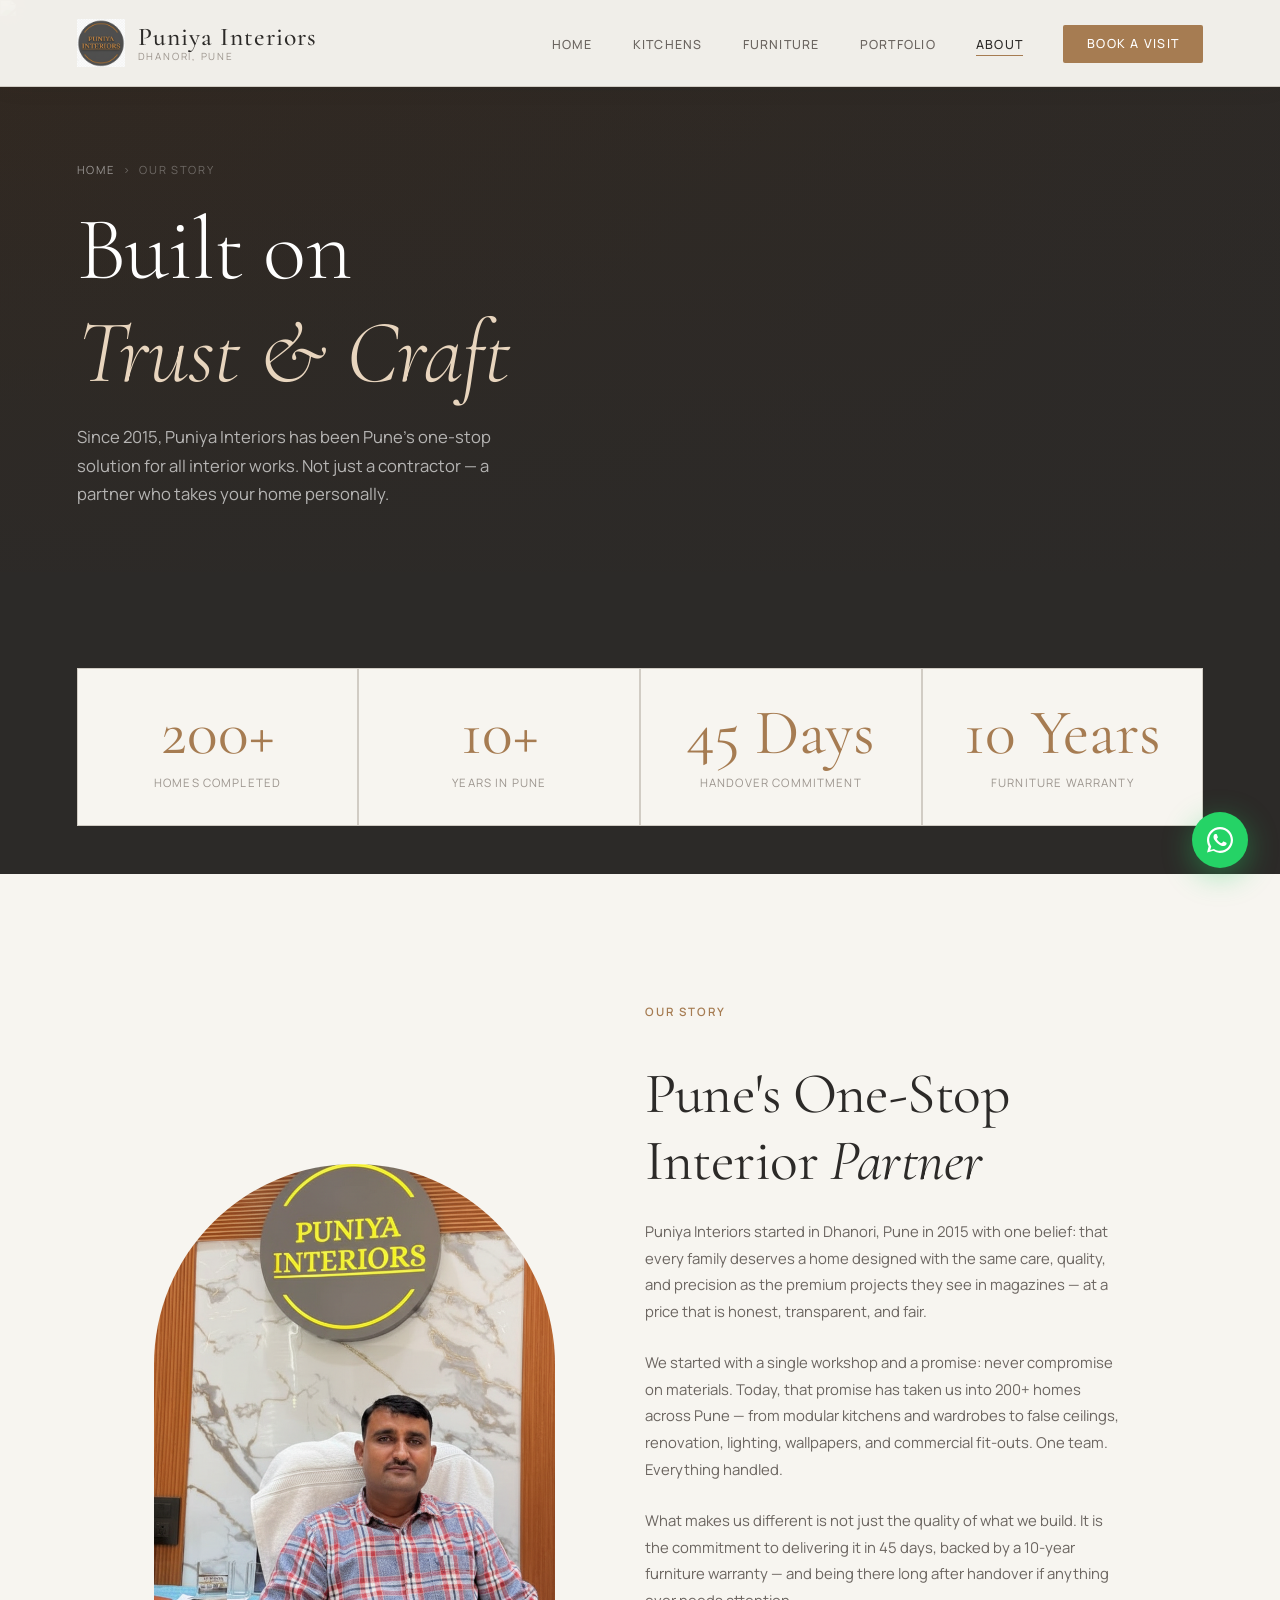
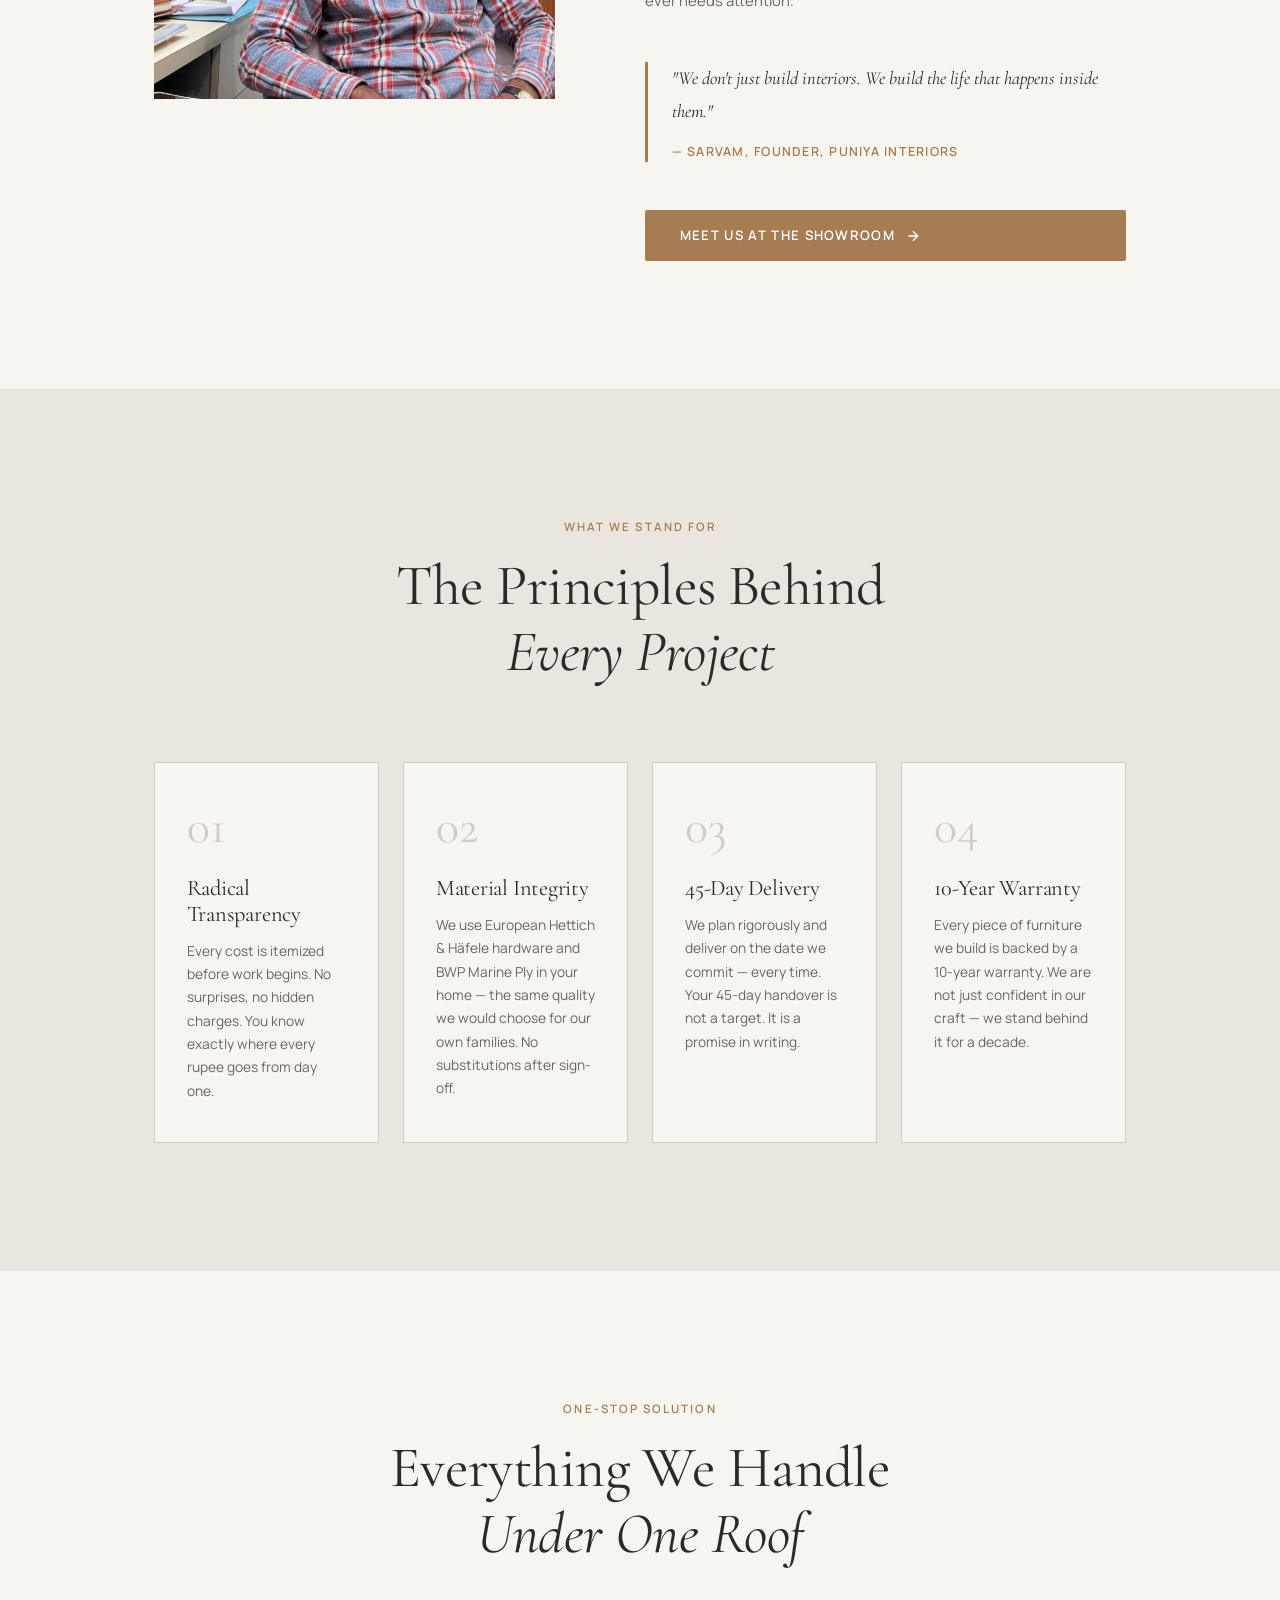
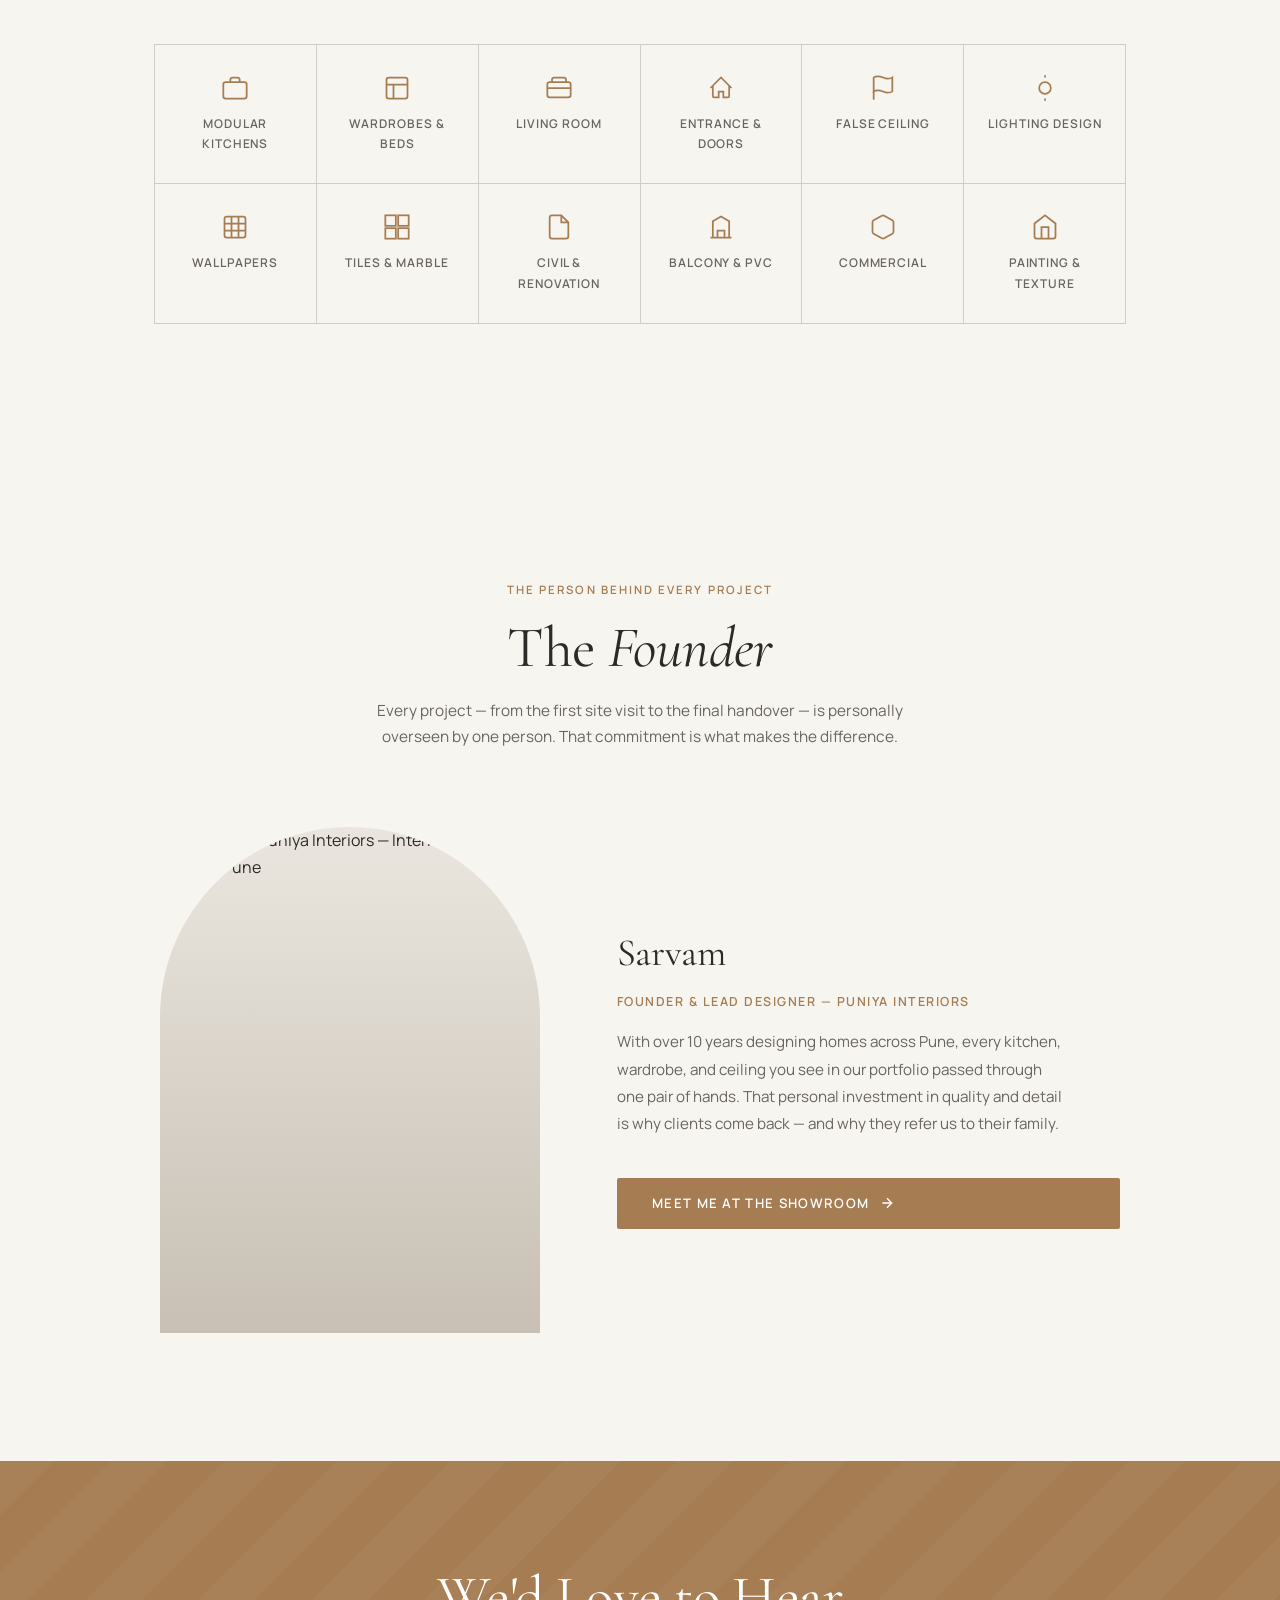
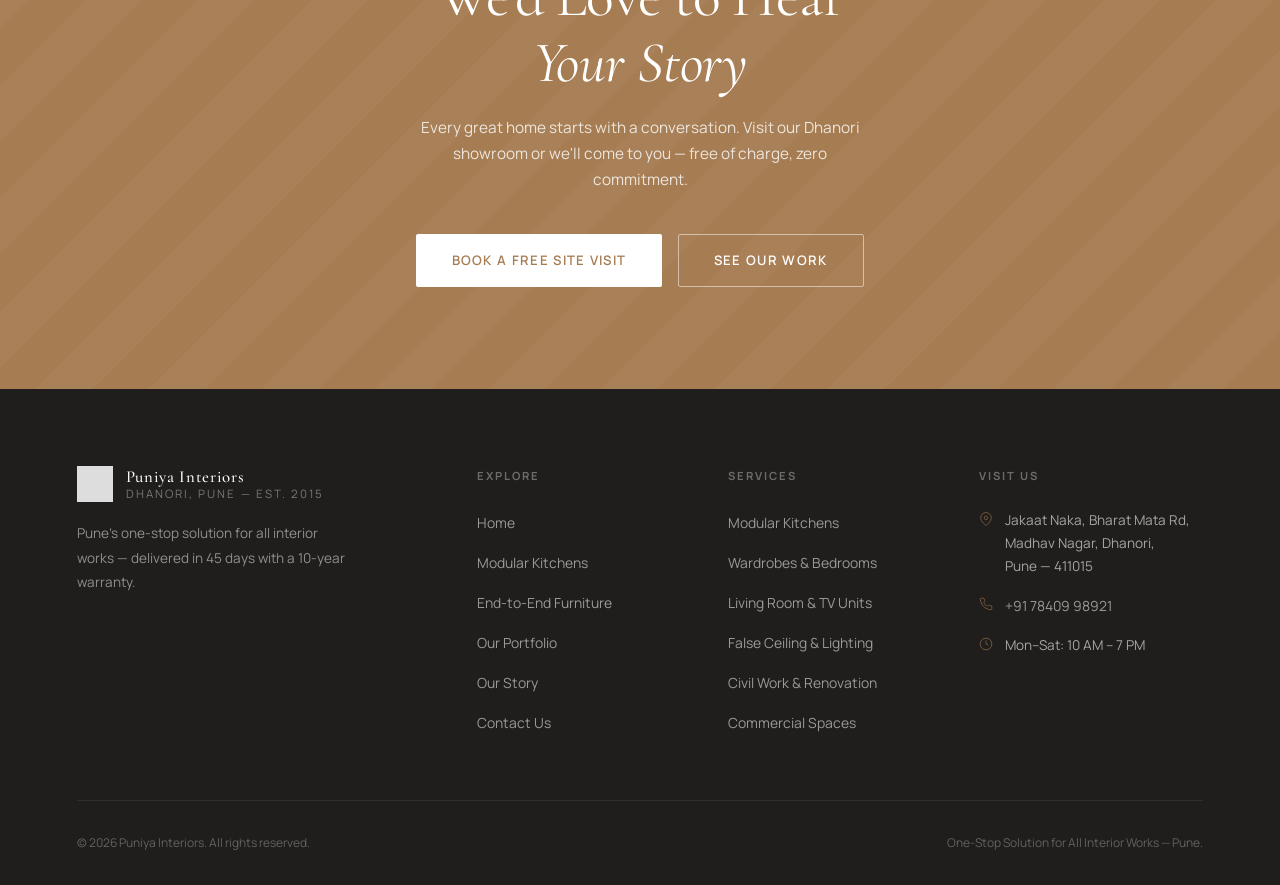
==== commit 687ef282: "Add files via upload" ====
--- a/about.html
+++ b/about.html
@@ -1,373 +1,372 @@
-<!DOCTYPE html>
-<html lang="en">
-
-<head>
-  <meta charset="UTF-8" />
-  <meta name="viewport" content="width=device-width, initial-scale=1.0" />
-  <meta name="description"
-    content="The story of Puniya Interiors — Pune's one-stop interior design studio in Dhanori. 200+ homes, 45-day delivery, 10-year warranty. Meet the team." />
-  <meta name="keywords"
-    content="about Puniya Interiors, interior studio Pune, Dhanori interior designer, one-stop interior Pune" />
-  <title>Our Story — Puniya Interiors, Pune</title>
-  <link rel="preconnect" href="https://fonts.googleapis.com" />
-  <link rel="preconnect" href="https://fonts.gstatic.com" crossorigin />
+<!DOCTYPE html>
+<html lang="en">
+
+<head>
+  <meta charset="UTF-8" />
+  <meta name="viewport" content="width=device-width, initial-scale=1.0" />
+  <meta name="description"
+    content="The story of Puniya Interiors — Pune's one-stop interior design studio in Dhanori. 200+ homes, 45-day delivery, 10-year warranty. Meet the team." />
+  <meta name="keywords"
+    content="about Puniya Interiors, interior studio Pune, Dhanori interior designer, one-stop interior Pune" />
+  <title>Our Story — Puniya Interiors, Pune</title>
+  <link rel="preconnect" href="https://fonts.googleapis.com" />
+  <link rel="preconnect" href="https://fonts.gstatic.com" crossorigin />
   <link rel="icon" type="image/png" sizes="192x192" href="images/favicon.png" />
   <link rel="apple-touch-icon" href="images/favicon.png" />
-  <link rel="stylesheet" href="css/style.css" />
-</head>
-
-<body>
-
-  <div class="page-transition enter" aria-hidden="true"></div>
-
-  <!-- NAVIGATION -->
-  <nav class="nav" role="navigation" aria-label="Main navigation">
-    <a href="index.html" class="nav-logo" aria-label="Puniya Interiors Home">
-      <img src="images/logo.png" alt="Puniya Interiors" class="nav-logo-img"
-        onerror="this.style.display='none'" loading="eager" />
-      <span class="nav-logo-text-wrap" style="display:flex;">
-        <span class="nav-logo-name">Puniya Interiors</span>
-        <span class="nav-logo-tagline">Dhanori, Pune</span>
-      </span>
-    </a>
-    <ul class="nav-links">
-      <li><a href="index.html">Home</a></li>
-      <li><a href="modular-kitchens.html">Kitchens</a></li>
-      <li><a href="custom-furniture.html">Furniture</a></li>
-      <li><a href="portfolio.html">Portfolio</a></li>
-      <li><a href="about.html" class="active">About</a></li>
-      <li><a href="contact.html" class="nav-cta">Book a Visit</a></li>
-    </ul>
-    <button class="nav-hamburger" aria-label="Open menu"><span></span><span></span><span></span></button>
-  </nav>
-  <nav class="nav-mobile" aria-label="Mobile navigation">
-    <a href="index.html">Home</a><a href="modular-kitchens.html">Kitchens</a>
-    <a href="custom-furniture.html">Furniture</a><a href="portfolio.html">Portfolio</a>
-    <a href="about.html">About</a><a href="contact.html">Contact</a>
-  </nav>
-
-  <!-- INNER HERO -->
-  <header class="inner-hero" aria-label="About page hero">
-    <div class="inner-hero-bg">
-      <img src="images/about-hero.jpg" alt="Puniya Interiors showroom and team in Dhanori, Pune" loading="eager"
-        onerror="this.closest('.inner-hero-bg').style.background='linear-gradient(135deg,#322820 0%,#2C2A28 100%)'" />
-    </div>
-    <div class="inner-hero-content">
-      <div class="inner-hero-breadcrumb">
-        <a href="index.html">Home</a><span>›</span><span>Our Story</span>
-      </div>
-      <h1>Built on<br /><em>Trust &amp; Craft</em></h1>
-      <p class="inner-hero-sub">
-        Since 2015, Puniya Interiors has been Pune's one-stop solution for all interior works.
-        Not just a contractor — a partner who takes your home personally.
-      </p>
-    </div>
-  </header>
-
-  <!-- STATS -->
-  <div style="background:var(--bg-dark);padding:3rem clamp(1.5rem,6vw,6rem);">
-    <div class="about-stat-row">
-      <div class="about-stat reveal">
-        <span class="about-stat-number" data-count="200" data-suffix="+">0+</span>
-        <span class="about-stat-label">Homes Completed</span>
-      </div>
-      <div class="about-stat reveal reveal-delay-1">
-        <span class="about-stat-number" data-count="10" data-suffix="+">0+</span>
-        <span class="about-stat-label">Years in Pune</span>
-      </div>
-      <div class="about-stat reveal reveal-delay-2">
-        <span class="about-stat-number" data-count="45" data-suffix=" Days">0</span>
-        <span class="about-stat-label">Handover Commitment</span>
-      </div>
-      <div class="about-stat reveal reveal-delay-3">
-        <span class="about-stat-number" data-count="10" data-suffix=" Years">0</span>
-        <span class="about-stat-label">Furniture Warranty</span>
-      </div>
-    </div>
-  </div>
-
-  <!-- FOUNDER STORY -->
-  <section class="about-story" aria-labelledby="founder-heading">
-    <div class="container">
-      <div class="about-story-grid">
-        <div class="reveal">
-          <div class="founder-arch">
-            <!--
-              REPLACE: A professional portrait of the founder.
-              Ideal: 700 x 930px, warm natural light, showroom background.
-            -->
-            <img src="images/founder.jpg" alt="Founder of Puniya Interiors, Dhanori, Pune" loading="lazy"
-              onerror="this.parentElement.style.background='linear-gradient(180deg,#EAE6DF,#C8C0B4)'" />
-          </div>
-        </div>
-
-        <div class="split-text reveal reveal-delay-2">
-          <span class="eyebrow">Our Story</span>
-          <h2 id="founder-heading">
-            Pune's One-Stop<br />
-            Interior <em>Partner</em>
-          </h2>
-          <p>
-            Puniya Interiors started in Dhanori, Pune in 2015 with one belief: that every
-            family deserves a home designed with the same care, quality, and precision as
-            the premium projects they see in magazines — at a price that is honest,
-            transparent, and fair.
-          </p>
-          <p>
-            We started with a single workshop and a promise: never compromise on materials.
-            Today, that promise has taken us into 200+ homes across Pune — from modular kitchens
-            and wardrobes to false ceilings, renovation, lighting, wallpapers, and commercial
-            fit-outs. One team. Everything handled.
-          </p>
-          <p>
-            What makes us different is not just the quality of what we build. It is the
-            commitment to delivering it in 45 days, backed by a 10-year furniture warranty
-            — and being there long after handover if anything ever needs attention.
-          </p>
-          <blockquote style="border-left:3px solid var(--accent);padding-left:1.5rem;margin:1.5rem 0;">
-            <p style="font-family:var(--font-serif);font-size:1.15rem;font-style:italic;color:var(--text-primary);">
-              "We don't just build interiors. We build the life that happens inside them."
-            </p>
-            <footer
-              style="font-size:0.78rem;font-weight:600;letter-spacing:0.1em;text-transform:uppercase;color:var(--accent);margin-top:0.8rem;">
-              — [Founder Name], Founder, Puniya Interiors
-            </footer>
-          </blockquote>
-          <a href="contact.html" class="btn btn-primary">
-            <span>Meet Us at the Showroom</span>
-            <svg width="16" height="16" viewBox="0 0 24 24" fill="none" stroke="currentColor" stroke-width="2"
-              aria-hidden="true">
-              <path d="M5 12h14M12 5l7 7-7 7" />
-            </svg>
-          </a>
-        </div>
-      </div>
-    </div>
-  </section>
-
-  <!-- OUR VALUES -->
-  <section class="values-section" aria-labelledby="values-heading">
-    <div class="container">
-      <div class="section-header text-center reveal">
-        <span class="eyebrow">What We Stand For</span>
-        <h2 id="values-heading">The Principles Behind<br /><em>Every Project</em></h2>
-      </div>
-      <div class="values-grid">
-        <div class="value-card reveal reveal-delay-1">
-          <span class="value-number" aria-hidden="true">01</span>
-          <h4>Radical Transparency</h4>
-          <p>Every cost is itemized before work begins. No surprises, no hidden charges. You know exactly where every
-            rupee goes from day one.</p>
-        </div>
-        <div class="value-card reveal reveal-delay-2">
-          <span class="value-number" aria-hidden="true">02</span>
-          <h4>Material Integrity</h4>
-          <p>We use European Hettich &amp; Häfele hardware and BWP Marine Ply in your home — the same quality we would
-            choose for our own families. No substitutions after sign-off.</p>
-        </div>
-        <div class="value-card reveal reveal-delay-3">
-          <span class="value-number" aria-hidden="true">03</span>
-          <h4>45-Day Delivery</h4>
-          <p>We plan rigorously and deliver on the date we commit — every time. Your 45-day handover is not a target. It
-            is a promise in writing.</p>
-        </div>
-        <div class="value-card reveal reveal-delay-4">
-          <span class="value-number" aria-hidden="true">04</span>
-          <h4>10-Year Warranty</h4>
-          <p>Every piece of furniture we build is backed by a 10-year warranty. We are not just confident in our craft —
-            we stand behind it for a decade.</p>
-        </div>
-      </div>
-    </div>
-  </section>
-
-  <!-- WHAT WE COVER — one-stop proof -->
-  <section style="padding:var(--section-padding);" aria-labelledby="scope-heading">
-    <div class="container">
-      <div class="section-header text-center reveal">
-        <span class="eyebrow">One-Stop Solution</span>
-        <h2 id="scope-heading">Everything We Handle<br /><em>Under One Roof</em></h2>
-      </div>
-      <div class="all-services-grid reveal" style="margin-top:3rem;">
-        <a href="modular-kitchens.html" class="svc-pill"><svg viewBox="0 0 24 24" fill="none" stroke="currentColor"
-            stroke-width="1.5" aria-hidden="true">
-            <rect x="2" y="7" width="20" height="14" rx="2" />
-            <path d="M16 7V5a2 2 0 00-2-2h-4a2 2 0 00-2 2v2" />
-          </svg>Modular Kitchens</a>
-        <a href="custom-furniture.html#bedroom" class="svc-pill"><svg viewBox="0 0 24 24" fill="none"
-            stroke="currentColor" stroke-width="1.5" aria-hidden="true">
-            <rect x="3" y="3" width="18" height="18" rx="2" />
-            <path d="M3 9h18M9 21V9" />
-          </svg>Wardrobes &amp; Beds</a>
-        <a href="custom-furniture.html#living" class="svc-pill"><svg viewBox="0 0 24 24" fill="none"
-            stroke="currentColor" stroke-width="1.5" aria-hidden="true">
-            <rect x="2" y="7" width="20" height="13" rx="2" />
-            <path d="M2 12h20M6 7V5a2 2 0 012-2h8a2 2 0 012 2v2" />
-          </svg>Living Room</a>
-        <a href="custom-furniture.html#entrance" class="svc-pill"><svg viewBox="0 0 24 24" fill="none"
-            stroke="currentColor" stroke-width="1.5" aria-hidden="true">
-            <path d="M3 12l9-9 9 9M5 10v9a1 1 0 001 1h4v-5h4v5h4a1 1 0 001-1v-9" />
-          </svg>Entrance &amp; Doors</a>
-        <a href="custom-furniture.html#civil" class="svc-pill"><svg viewBox="0 0 24 24" fill="none"
-            stroke="currentColor" stroke-width="1.5" aria-hidden="true">
-            <path d="M4 15s1-1 4-1 5 2 8 2 4-1 4-1V3s-1 1-4 1-5-2-8-2-4 1-4 1z" />
-            <line x1="4" y1="22" x2="4" y2="15" />
-          </svg>False Ceiling</a>
-        <a href="custom-furniture.html#lighting" class="svc-pill"><svg viewBox="0 0 24 24" fill="none"
-            stroke="currentColor" stroke-width="1.5" aria-hidden="true">
-            <circle cx="12" cy="12" r="5" />
-            <line x1="12" y1="1" x2="12" y2="3" />
-            <line x1="12" y1="21" x2="12" y2="23" />
-          </svg>Lighting Design</a>
-        <a href="custom-furniture.html#wallpaper" class="svc-pill"><svg viewBox="0 0 24 24" fill="none"
-            stroke="currentColor" stroke-width="1.5" aria-hidden="true">
-            <rect x="3" y="3" width="18" height="18" rx="2" />
-            <path d="M3 9h18M3 15h18M9 3v18M15 3v18" />
-          </svg>Wallpapers</a>
-        <a href="custom-furniture.html#tiles" class="svc-pill"><svg viewBox="0 0 24 24" fill="none"
-            stroke="currentColor" stroke-width="1.5" aria-hidden="true">
-            <rect x="2" y="2" width="9" height="9" />
-            <rect x="13" y="2" width="9" height="9" />
-            <rect x="2" y="13" width="9" height="9" />
-            <rect x="13" y="13" width="9" height="9" />
-          </svg>Tiles &amp; Marble</a>
-        <a href="custom-furniture.html#civil" class="svc-pill"><svg viewBox="0 0 24 24" fill="none"
-            stroke="currentColor" stroke-width="1.5" aria-hidden="true">
-            <path d="M14 2H6a2 2 0 00-2 2v16a2 2 0 002 2h12a2 2 0 002-2V8z" />
-            <polyline points="14 2 14 8 20 8" />
-          </svg>Civil &amp; Renovation</a>
-        <a href="custom-furniture.html#balcony" class="svc-pill"><svg viewBox="0 0 24 24" fill="none"
-            stroke="currentColor" stroke-width="1.5" aria-hidden="true">
-            <path d="M3 21h18M5 21V7l7-4 7 4v14M9 21v-6h6v6" />
-          </svg>Balcony &amp; PVC</a>
-        <a href="custom-furniture.html#commercial" class="svc-pill"><svg viewBox="0 0 24 24" fill="none"
-            stroke="currentColor" stroke-width="1.5" aria-hidden="true">
-            <path
-              d="M21 16V8a2 2 0 00-1-1.73l-7-4a2 2 0 00-2 0l-7 4A2 2 0 003 8v8a2 2 0 001 1.73l7 4a2 2 0 002 0l7-4A2 2 0 0021 16z" />
-          </svg>Commercial</a>
-        <a href="custom-furniture.html#civil" class="svc-pill"><svg viewBox="0 0 24 24" fill="none" stroke="currentColor" stroke-width="1.5" aria-hidden="true"><path d="M3 9l9-7 9 7v11a2 2 0 01-2 2H5a2 2 0 01-2-2z"/><path d="M9 22V12h6v10"/></svg>Painting &amp; Texture</a>
-      </div>
-    </div>
-  </section>
-
-  <!-- THE PERSON BEHIND IT ALL — single founder card -->
-  <section class="team-section" aria-labelledby="team-heading">
-    <div class="container">
-      <div class="section-header text-center reveal">
-        <span class="eyebrow">The Person Behind Every Project</span>
-        <h2 id="team-heading">The <em>Founder</em></h2>
-        <p style="margin-top:1rem;margin-inline:auto;">
-          Every project — from the first site visit to the final handover — is personally
-          overseen by one person. That commitment is what makes the difference.
-        </p>
-      </div>
-      <div class="founder-solo-card reveal">
-        <div class="founder-solo-arch">
-          <!--
-            REPLACE: A confident, professional photo of the founder.
-            Ideal: 600 x 800px portrait, showroom or project background.
-          -->
-          <img src="images/team-1.jpg" alt="Founder of Puniya Interiors — Interior Designer, Dhanori Pune"
-            loading="lazy" onerror="this.parentElement.style.background='linear-gradient(180deg,#EAE6DF,#C8C0B4)'" />
-        </div>
-        <div class="founder-solo-info">
-          <h3>Sarvam</h3>
-          <p class="founder-role">Founder &amp; Lead Designer — Puniya Interiors</p>
-          <p class="founder-bio">
-            With over 10 years designing homes across Pune, every kitchen, wardrobe,
-            and ceiling you see in our portfolio passed through one pair of hands.
-            That personal investment in quality and detail is why clients come back —
-            and why they refer us to their family.
-          </p>
-          <a href="contact.html" class="btn btn-primary" style="margin-top:1.5rem;">
-            <span>Meet Me at the Showroom</span>
-            <svg width="16" height="16" viewBox="0 0 24 24" fill="none" stroke="currentColor" stroke-width="2"
-              aria-hidden="true">
-              <path d="M5 12h14M12 5l7 7-7 7" />
-            </svg>
-          </a>
-        </div>
-      </div>
-    </div>
-  </section>
-
-  <!-- CTA & ADDRESS -->
-  <section class="cta-banner" aria-labelledby="about-cta-heading">
-    <h2 id="about-cta-heading">We'd Love to Hear<br /><em>Your Story</em></h2>
-    <p>Every great home starts with a conversation. Visit our Dhanori showroom or we'll come to you — free of charge, zero commitment.</p>
-    <div class="cta-banner-actions">
-      <a href="contact.html" class="btn btn-light">Book a Free Site Visit</a>
-      <a href="portfolio.html" class="btn btn-ghost-white">See Our Work</a>
-    </div>
-
-
-  </section>
-
-  <!-- FOOTER -->
-  <footer class="footer" role="contentinfo">
-    <div class="footer-grid">
-      <div class="footer-brand">
-        <div class="nav-logo" style="margin-bottom:1rem;">
-          <img src="images/logo.png" alt="Puniya Interiors" class="footer-logo-img" onerror="this.style.display='none'"
-            onerror="this.style.display='none'" />
-          <span class="nav-logo-text-wrap" style="display:flex"><span class="nav-logo-name">Puniya Interiors</span><span
-              class="nav-logo-tagline">Dhanori, Pune — Est. 2015</span></span>
-        </div>
-        <p>Pune's one-stop solution for all interior works — delivered in 45 days with a 10-year warranty.</p>
-      </div>
-      <div class="footer-col">
-        <h5>Explore</h5>
-        <ul>
-          <li><a href="index.html">Home</a></li>
-          <li><a href="modular-kitchens.html">Modular Kitchens</a></li>
-          <li><a href="custom-furniture.html">End-to-End Furniture</a></li>
-          <li><a href="portfolio.html">Our Portfolio</a></li>
-          <li><a href="about.html">Our Story</a></li>
-          <li><a href="contact.html">Contact Us</a></li>
-        </ul>
-      </div>
-      <div class="footer-col">
-        <h5>Services</h5>
-        <ul>
-          <li><a href="modular-kitchens.html">Modular Kitchens</a></li>
-          <li><a href="custom-furniture.html#bedroom">Wardrobes &amp; Bedrooms</a></li>
-          <li><a href="custom-furniture.html#living">Living Room &amp; TV Units</a></li>
-          <li><a href="custom-furniture.html#civil">False Ceiling &amp; Lighting</a></li>
-          <li><a href="custom-furniture.html#civil">Civil Work &amp; Renovation</a></li>
-          <li><a href="custom-furniture.html#commercial">Commercial Spaces</a></li>
-        </ul>
-      </div>
-      <div class="footer-col">
-        <h5>Visit Us</h5>
-        <div class="footer-contact-item"><svg viewBox="0 0 24 24" aria-hidden="true">
-            <path d="M21 10c0 7-9 13-9 13s-9-6-9-13a9 9 0 0118 0z" />
-            <circle cx="12" cy="10" r="3" />
-          </svg><span>Jakaat Naka, Bharat Mata Rd,<br />Madhav Nagar, Dhanori,<br />Pune — 411015</span></div>
-        <div class="footer-contact-item"><svg viewBox="0 0 24 24" aria-hidden="true">
-            <path
-              d="M22 16.92v3a2 2 0 01-2.18 2 19.79 19.79 0 01-8.63-3.07 19.5 19.5 0 01-6-6 19.79 19.79 0 01-3.07-8.67A2 2 0 014.11 2h3a2 2 0 012 1.72c.127.96.361 1.903.7 2.81a2 2 0 01-.45 2.11L8.09 9.91a16 16 0 006 6l1.27-1.27a2 2 0 012.11-.45c.907.339 1.85.573 2.81.7A2 2 0 0122 16.92z" />
-          </svg><a href="tel:+917840998921">+91 78409 98921</a></div>
-        <div class="footer-contact-item"><svg viewBox="0 0 24 24" aria-hidden="true">
-            <circle cx="12" cy="12" r="10" />
-            <polyline points="12 6 12 12 16 14" />
-          </svg><span>Mon–Sat: 10 AM – 7 PM</span></div>
-      </div>
-    </div>
-    <div class="footer-bottom"><span>© 2026 Puniya Interiors. All rights reserved.</span><span>One-Stop Solution for All
-        Interior Works — Pune.</span></div>
-  </footer>
-
-  <a href="https://wa.me/917840998921" class="whatsapp-float" target="_blank" rel="noopener noreferrer"
-    aria-label="Chat on WhatsApp">
-    <svg viewBox="0 0 24 24" aria-hidden="true">
-      <path
-        d="M17.472 14.382c-.297-.149-1.758-.867-2.03-.967-.273-.099-.471-.148-.67.15-.197.297-.767.966-.94 1.164-.173.199-.347.223-.644.075-.297-.15-1.255-.463-2.39-1.475-.883-.788-1.48-1.761-1.653-2.059-.173-.297-.018-.458.13-.606.134-.133.298-.347.446-.52.149-.174.198-.298.298-.497.099-.198.05-.371-.025-.52-.075-.149-.669-1.612-.916-2.207-.242-.579-.487-.5-.669-.51-.173-.008-.371-.01-.57-.01-.198 0-.52.074-.792.372-.272.297-1.04 1.016-1.04 2.479 0 1.462 1.065 2.875 1.213 3.074.149.198 2.096 3.2 5.077 4.487.709.306 1.262.489 1.694.625.712.227 1.36.195 1.871.118.571-.085 1.758-.719 2.006-1.413.248-.694.248-1.289.173-1.413-.074-.124-.272-.198-.57-.347z" />
-      <path
-        d="M12 0C5.373 0 0 5.373 0 12c0 2.125.557 4.122 1.529 5.859L.057 23.5l5.777-1.517A11.951 11.951 0 0012 24c6.627 0 12-5.373 12-12S18.627 0 12 0zm0 22c-1.893 0-3.667-.52-5.184-1.426l-.371-.22-3.43.9.916-3.345-.242-.383A9.953 9.953 0 012 12c0-5.514 4.486-10 10-10s10 4.486 10 10-4.486 10-10 10z" />
-    </svg>
-  </a>
-  <script src="js/script.js" defer></script>
-</body>
-
-</html>
-
+  <link rel="stylesheet" href="css/style.css" />
+</head>
+
+<body>
+
+  <div class="page-transition enter" aria-hidden="true"></div>
+
+  <!-- NAVIGATION -->
+  <nav class="nav" role="navigation" aria-label="Main navigation">
+    <a href="index.html" class="nav-logo" aria-label="Puniya Interiors Home">
+      <img src="images/logo.png" alt="Puniya Interiors" class="nav-logo-img"
+        onerror="this.style.display='none'" loading="eager" />
+      <span class="nav-logo-text-wrap" style="display:flex;">
+        <span class="nav-logo-name">Puniya Interiors</span>
+        <span class="nav-logo-tagline">Dhanori, Pune</span>
+      </span>
+    </a>
+    <ul class="nav-links">
+      <li><a href="index.html">Home</a></li>
+      <li><a href="modular-kitchens.html">Kitchens</a></li>
+      <li><a href="custom-furniture.html">Furniture</a></li>
+      <li><a href="portfolio.html">Portfolio</a></li>
+      <li><a href="about.html" class="active">About</a></li>
+      <li><a href="contact.html" class="nav-cta">Book a Visit</a></li>
+    </ul>
+    <button class="nav-hamburger" aria-label="Open menu"><span></span><span></span><span></span></button>
+  </nav>
+  <nav class="nav-mobile" aria-label="Mobile navigation">
+    <a href="index.html">Home</a><a href="modular-kitchens.html">Kitchens</a>
+    <a href="custom-furniture.html">Furniture</a><a href="portfolio.html">Portfolio</a>
+    <a href="about.html">About</a><a href="contact.html">Contact</a>
+  </nav>
+
+  <!-- INNER HERO -->
+  <header class="inner-hero" aria-label="About page hero">
+    <div class="inner-hero-bg">
+      <img src="images/about-hero.jpg" alt="Puniya Interiors showroom and team in Dhanori, Pune" loading="eager"
+        onerror="this.closest('.inner-hero-bg').style.background='linear-gradient(135deg,#322820 0%,#2C2A28 100%)'" />
+    </div>
+    <div class="inner-hero-content">
+      <div class="inner-hero-breadcrumb">
+        <a href="index.html">Home</a><span>›</span><span>Our Story</span>
+      </div>
+      <h1>Built on<br /><em>Trust &amp; Craft</em></h1>
+      <p class="inner-hero-sub">
+        Since 2015, Puniya Interiors has been Pune's one-stop solution for all interior works.
+        Not just a contractor — a partner who takes your home personally.
+      </p>
+    </div>
+  </header>
+
+  <!-- STATS -->
+  <div style="background:var(--bg-dark);padding:3rem clamp(1.5rem,6vw,6rem);">
+    <div class="about-stat-row">
+      <div class="about-stat reveal">
+        <span class="about-stat-number" data-count="200" data-suffix="+">0+</span>
+        <span class="about-stat-label">Homes Completed</span>
+      </div>
+      <div class="about-stat reveal reveal-delay-1">
+        <span class="about-stat-number" data-count="10" data-suffix="+">0+</span>
+        <span class="about-stat-label">Years in Pune</span>
+      </div>
+      <div class="about-stat reveal reveal-delay-2">
+        <span class="about-stat-number" data-count="45" data-suffix=" Days">0</span>
+        <span class="about-stat-label">Handover Commitment</span>
+      </div>
+      <div class="about-stat reveal reveal-delay-3">
+        <span class="about-stat-number" data-count="10" data-suffix=" Years">0</span>
+        <span class="about-stat-label">Furniture Warranty</span>
+      </div>
+    </div>
+  </div>
+
+  <!-- FOUNDER STORY -->
+  <section class="about-story" aria-labelledby="founder-heading">
+    <div class="container">
+      <div class="about-story-grid">
+        <div class="reveal">
+          <div class="founder-arch">
+            <!--
+              REPLACE: A professional portrait of the founder.
+              Ideal: 700 x 930px, warm natural light, showroom background.
+            -->
+            <img src="images/founder.jpg" alt="Founder of Puniya Interiors, Dhanori, Pune" loading="lazy"
+              onerror="this.parentElement.style.background='linear-gradient(180deg,#EAE6DF,#C8C0B4)'" />
+          </div>
+        </div>
+
+        <div class="split-text reveal reveal-delay-2">
+          <span class="eyebrow">Our Story</span>
+          <h2 id="founder-heading">
+            Pune's One-Stop<br />
+            Interior <em>Partner</em>
+          </h2>
+          <p>
+            Puniya Interiors started in Dhanori, Pune in 2015 with one belief: that every
+            family deserves a home designed with the same care, quality, and precision as
+            the premium projects they see in magazines — at a price that is honest,
+            transparent, and fair.
+          </p>
+          <p>
+            We started with a single workshop and a promise: never compromise on materials.
+            Today, that promise has taken us into 200+ homes across Pune — from modular kitchens
+            and wardrobes to false ceilings, renovation, lighting, wallpapers, and commercial
+            fit-outs. One team. Everything handled.
+          </p>
+          <p>
+            What makes us different is not just the quality of what we build. It is the
+            commitment to delivering it in 45 days, backed by a 10-year furniture warranty
+            — and being there long after handover if anything ever needs attention.
+          </p>
+          <blockquote style="border-left:3px solid var(--accent);padding-left:1.5rem;margin:1.5rem 0;">
+            <p style="font-family:var(--font-serif);font-size:1.15rem;font-style:italic;color:var(--text-primary);">
+              "We don't just build interiors. We build the life that happens inside them."
+            </p>
+            <footer
+              style="font-size:0.78rem;font-weight:600;letter-spacing:0.1em;text-transform:uppercase;color:var(--accent);margin-top:0.8rem;">
+              — Sarvam, Founder, Puniya Interiors
+            </footer>
+          </blockquote>
+          <a href="contact.html" class="btn btn-primary">
+            <span>Meet Us at the Showroom</span>
+            <svg width="16" height="16" viewBox="0 0 24 24" fill="none" stroke="currentColor" stroke-width="2"
+              aria-hidden="true">
+              <path d="M5 12h14M12 5l7 7-7 7" />
+            </svg>
+          </a>
+        </div>
+      </div>
+    </div>
+  </section>
+
+  <!-- OUR VALUES -->
+  <section class="values-section" aria-labelledby="values-heading">
+    <div class="container">
+      <div class="section-header text-center reveal">
+        <span class="eyebrow">What We Stand For</span>
+        <h2 id="values-heading">The Principles Behind<br /><em>Every Project</em></h2>
+      </div>
+      <div class="values-grid">
+        <div class="value-card reveal reveal-delay-1">
+          <span class="value-number" aria-hidden="true">01</span>
+          <h4>Radical Transparency</h4>
+          <p>Every cost is itemized before work begins. No surprises, no hidden charges. You know exactly where every
+            rupee goes from day one.</p>
+        </div>
+        <div class="value-card reveal reveal-delay-2">
+          <span class="value-number" aria-hidden="true">02</span>
+          <h4>Material Integrity</h4>
+          <p>We use European Hettich &amp; Häfele hardware and BWP Marine Ply in your home — the same quality we would
+            choose for our own families. No substitutions after sign-off.</p>
+        </div>
+        <div class="value-card reveal reveal-delay-3">
+          <span class="value-number" aria-hidden="true">03</span>
+          <h4>45-Day Delivery</h4>
+          <p>We plan rigorously and deliver on the date we commit — every time. Your 45-day handover is not a target. It
+            is a promise in writing.</p>
+        </div>
+        <div class="value-card reveal reveal-delay-4">
+          <span class="value-number" aria-hidden="true">04</span>
+          <h4>10-Year Warranty</h4>
+          <p>Every piece of furniture we build is backed by a 10-year warranty. We are not just confident in our craft —
+            we stand behind it for a decade.</p>
+        </div>
+      </div>
+    </div>
+  </section>
+
+  <!-- WHAT WE COVER — one-stop proof -->
+  <section style="padding:var(--section-padding);" aria-labelledby="scope-heading">
+    <div class="container">
+      <div class="section-header text-center reveal">
+        <span class="eyebrow">One-Stop Solution</span>
+        <h2 id="scope-heading">Everything We Handle<br /><em>Under One Roof</em></h2>
+      </div>
+      <div class="all-services-grid reveal" style="margin-top:3rem;">
+        <a href="modular-kitchens.html" class="svc-pill"><svg viewBox="0 0 24 24" fill="none" stroke="currentColor"
+            stroke-width="1.5" aria-hidden="true">
+            <rect x="2" y="7" width="20" height="14" rx="2" />
+            <path d="M16 7V5a2 2 0 00-2-2h-4a2 2 0 00-2 2v2" />
+          </svg>Modular Kitchens</a>
+        <a href="custom-furniture.html#bedroom" class="svc-pill"><svg viewBox="0 0 24 24" fill="none"
+            stroke="currentColor" stroke-width="1.5" aria-hidden="true">
+            <rect x="3" y="3" width="18" height="18" rx="2" />
+            <path d="M3 9h18M9 21V9" />
+          </svg>Wardrobes &amp; Beds</a>
+        <a href="custom-furniture.html#living" class="svc-pill"><svg viewBox="0 0 24 24" fill="none"
+            stroke="currentColor" stroke-width="1.5" aria-hidden="true">
+            <rect x="2" y="7" width="20" height="13" rx="2" />
+            <path d="M2 12h20M6 7V5a2 2 0 012-2h8a2 2 0 012 2v2" />
+          </svg>Living Room</a>
+        <a href="custom-furniture.html#entrance" class="svc-pill"><svg viewBox="0 0 24 24" fill="none"
+            stroke="currentColor" stroke-width="1.5" aria-hidden="true">
+            <path d="M3 12l9-9 9 9M5 10v9a1 1 0 001 1h4v-5h4v5h4a1 1 0 001-1v-9" />
+          </svg>Entrance &amp; Doors</a>
+        <a href="custom-furniture.html#civil" class="svc-pill"><svg viewBox="0 0 24 24" fill="none"
+            stroke="currentColor" stroke-width="1.5" aria-hidden="true">
+            <path d="M4 15s1-1 4-1 5 2 8 2 4-1 4-1V3s-1 1-4 1-5-2-8-2-4 1-4 1z" />
+            <line x1="4" y1="22" x2="4" y2="15" />
+          </svg>False Ceiling</a>
+        <a href="custom-furniture.html#lighting" class="svc-pill"><svg viewBox="0 0 24 24" fill="none"
+            stroke="currentColor" stroke-width="1.5" aria-hidden="true">
+            <circle cx="12" cy="12" r="5" />
+            <line x1="12" y1="1" x2="12" y2="3" />
+            <line x1="12" y1="21" x2="12" y2="23" />
+          </svg>Lighting Design</a>
+        <a href="custom-furniture.html#wallpaper" class="svc-pill"><svg viewBox="0 0 24 24" fill="none"
+            stroke="currentColor" stroke-width="1.5" aria-hidden="true">
+            <rect x="3" y="3" width="18" height="18" rx="2" />
+            <path d="M3 9h18M3 15h18M9 3v18M15 3v18" />
+          </svg>Wallpapers</a>
+        <a href="custom-furniture.html#tiles" class="svc-pill"><svg viewBox="0 0 24 24" fill="none"
+            stroke="currentColor" stroke-width="1.5" aria-hidden="true">
+            <rect x="2" y="2" width="9" height="9" />
+            <rect x="13" y="2" width="9" height="9" />
+            <rect x="2" y="13" width="9" height="9" />
+            <rect x="13" y="13" width="9" height="9" />
+          </svg>Tiles &amp; Marble</a>
+        <a href="custom-furniture.html#civil" class="svc-pill"><svg viewBox="0 0 24 24" fill="none"
+            stroke="currentColor" stroke-width="1.5" aria-hidden="true">
+            <path d="M14 2H6a2 2 0 00-2 2v16a2 2 0 002 2h12a2 2 0 002-2V8z" />
+            <polyline points="14 2 14 8 20 8" />
+          </svg>Civil &amp; Renovation</a>
+        <a href="custom-furniture.html#balcony" class="svc-pill"><svg viewBox="0 0 24 24" fill="none"
+            stroke="currentColor" stroke-width="1.5" aria-hidden="true">
+            <path d="M3 21h18M5 21V7l7-4 7 4v14M9 21v-6h6v6" />
+          </svg>Balcony &amp; PVC</a>
+        <a href="custom-furniture.html#commercial" class="svc-pill"><svg viewBox="0 0 24 24" fill="none"
+            stroke="currentColor" stroke-width="1.5" aria-hidden="true">
+            <path
+              d="M21 16V8a2 2 0 00-1-1.73l-7-4a2 2 0 00-2 0l-7 4A2 2 0 003 8v8a2 2 0 001 1.73l7 4a2 2 0 002 0l7-4A2 2 0 0021 16z" />
+          </svg>Commercial</a>
+        <a href="custom-furniture.html#civil" class="svc-pill"><svg viewBox="0 0 24 24" fill="none" stroke="currentColor" stroke-width="1.5" aria-hidden="true"><path d="M3 9l9-7 9 7v11a2 2 0 01-2 2H5a2 2 0 01-2-2z"/><path d="M9 22V12h6v10"/></svg>Painting &amp; Texture</a>
+      </div>
+    </div>
+  </section>
+
+  <!-- THE PERSON BEHIND IT ALL — single founder card -->
+  <section class="team-section" aria-labelledby="team-heading">
+    <div class="container">
+      <div class="section-header text-center reveal">
+        <span class="eyebrow">The Person Behind Every Project</span>
+        <h2 id="team-heading">The <em>Founder</em></h2>
+        <p style="margin-top:1rem;margin-inline:auto;">
+          Every project — from the first site visit to the final handover — is personally
+          overseen by one person. That commitment is what makes the difference.
+        </p>
+      </div>
+      <div class="founder-solo-card reveal">
+        <div class="founder-solo-arch">
+          <!--
+            REPLACE: A confident, professional photo of the founder.
+            Ideal: 600 x 800px portrait, showroom or project background.
+          -->
+          <img src="images/team-1.jpg" alt="Founder of Puniya Interiors — Interior Designer, Dhanori Pune"
+            loading="lazy" onerror="this.parentElement.style.background='linear-gradient(180deg,#EAE6DF,#C8C0B4)'" />
+        </div>
+        <div class="founder-solo-info">
+          <h3>Sarvam</h3>
+          <p class="founder-role">Founder &amp; Lead Designer — Puniya Interiors</p>
+          <p class="founder-bio">
+            With over 10 years designing homes across Pune, every kitchen, wardrobe,
+            and ceiling you see in our portfolio passed through one pair of hands.
+            That personal investment in quality and detail is why clients come back —
+            and why they refer us to their family.
+          </p>
+          <a href="contact.html" class="btn btn-primary" style="margin-top:1.5rem;">
+            <span>Meet Me at the Showroom</span>
+            <svg width="16" height="16" viewBox="0 0 24 24" fill="none" stroke="currentColor" stroke-width="2"
+              aria-hidden="true">
+              <path d="M5 12h14M12 5l7 7-7 7" />
+            </svg>
+          </a>
+        </div>
+      </div>
+    </div>
+  </section>
+
+  <!-- CTA & ADDRESS -->
+  <section class="cta-banner" aria-labelledby="about-cta-heading">
+    <h2 id="about-cta-heading">We'd Love to Hear<br /><em>Your Story</em></h2>
+    <p>Every great home starts with a conversation. Visit our Dhanori showroom or we'll come to you — free of charge, zero commitment.</p>
+    <div class="cta-banner-actions">
+      <a href="contact.html" class="btn btn-light">Book a Free Site Visit</a>
+      <a href="portfolio.html" class="btn btn-ghost-white">See Our Work</a>
+    </div>
+
+
+  </section>
+
+  <!-- FOOTER -->
+  <footer class="footer" role="contentinfo">
+    <div class="footer-grid">
+      <div class="footer-brand">
+        <div class="nav-logo" style="margin-bottom:1rem;">
+          <img src="images/logo.png" alt="Puniya Interiors" class="footer-logo-img" />
+          <span class="nav-logo-text-wrap" style="display:flex"><span class="nav-logo-name">Puniya Interiors</span><span
+              class="nav-logo-tagline">Dhanori, Pune — Est. 2015</span></span>
+        </div>
+        <p>Pune's one-stop solution for all interior works — delivered in 45 days with a 10-year warranty.</p>
+      </div>
+      <div class="footer-col">
+        <h5>Explore</h5>
+        <ul>
+          <li><a href="index.html">Home</a></li>
+          <li><a href="modular-kitchens.html">Modular Kitchens</a></li>
+          <li><a href="custom-furniture.html">End-to-End Furniture</a></li>
+          <li><a href="portfolio.html">Our Portfolio</a></li>
+          <li><a href="about.html">Our Story</a></li>
+          <li><a href="contact.html">Contact Us</a></li>
+        </ul>
+      </div>
+      <div class="footer-col">
+        <h5>Services</h5>
+        <ul>
+          <li><a href="modular-kitchens.html">Modular Kitchens</a></li>
+          <li><a href="custom-furniture.html#bedroom">Wardrobes &amp; Bedrooms</a></li>
+          <li><a href="custom-furniture.html#living">Living Room &amp; TV Units</a></li>
+          <li><a href="custom-furniture.html#civil">False Ceiling &amp; Lighting</a></li>
+          <li><a href="custom-furniture.html#civil">Civil Work &amp; Renovation</a></li>
+          <li><a href="custom-furniture.html#commercial">Commercial Spaces</a></li>
+        </ul>
+      </div>
+      <div class="footer-col">
+        <h5>Visit Us</h5>
+        <div class="footer-contact-item"><svg viewBox="0 0 24 24" aria-hidden="true">
+            <path d="M21 10c0 7-9 13-9 13s-9-6-9-13a9 9 0 0118 0z" />
+            <circle cx="12" cy="10" r="3" />
+          </svg><span>Jakaat Naka, Bharat Mata Rd,<br />Madhav Nagar, Dhanori,<br />Pune — 411015</span></div>
+        <div class="footer-contact-item"><svg viewBox="0 0 24 24" aria-hidden="true">
+            <path
+              d="M22 16.92v3a2 2 0 01-2.18 2 19.79 19.79 0 01-8.63-3.07 19.5 19.5 0 01-6-6 19.79 19.79 0 01-3.07-8.67A2 2 0 014.11 2h3a2 2 0 012 1.72c.127.96.361 1.903.7 2.81a2 2 0 01-.45 2.11L8.09 9.91a16 16 0 006 6l1.27-1.27a2 2 0 012.11-.45c.907.339 1.85.573 2.81.7A2 2 0 0122 16.92z" />
+          </svg><a href="tel:+917840998921">+91 78409 98921</a></div>
+        <div class="footer-contact-item"><svg viewBox="0 0 24 24" aria-hidden="true">
+            <circle cx="12" cy="12" r="10" />
+            <polyline points="12 6 12 12 16 14" />
+          </svg><span>Mon–Sat: 10 AM – 7 PM</span></div>
+      </div>
+    </div>
+    <div class="footer-bottom"><span>© 2026 Puniya Interiors. All rights reserved.</span><span>One-Stop Solution for All
+        Interior Works — Pune.</span></div>
+  </footer>
+
+  <a href="https://wa.me/917840998921" class="whatsapp-float" target="_blank" rel="noopener noreferrer"
+    aria-label="Chat on WhatsApp">
+    <svg viewBox="0 0 24 24" aria-hidden="true">
+      <path
+        d="M17.472 14.382c-.297-.149-1.758-.867-2.03-.967-.273-.099-.471-.148-.67.15-.197.297-.767.966-.94 1.164-.173.199-.347.223-.644.075-.297-.15-1.255-.463-2.39-1.475-.883-.788-1.48-1.761-1.653-2.059-.173-.297-.018-.458.13-.606.134-.133.298-.347.446-.52.149-.174.198-.298.298-.497.099-.198.05-.371-.025-.52-.075-.149-.669-1.612-.916-2.207-.242-.579-.487-.5-.669-.51-.173-.008-.371-.01-.57-.01-.198 0-.52.074-.792.372-.272.297-1.04 1.016-1.04 2.479 0 1.462 1.065 2.875 1.213 3.074.149.198 2.096 3.2 5.077 4.487.709.306 1.262.489 1.694.625.712.227 1.36.195 1.871.118.571-.085 1.758-.719 2.006-1.413.248-.694.248-1.289.173-1.413-.074-.124-.272-.198-.57-.347z" />
+      <path
+        d="M12 0C5.373 0 0 5.373 0 12c0 2.125.557 4.122 1.529 5.859L.057 23.5l5.777-1.517A11.951 11.951 0 0012 24c6.627 0 12-5.373 12-12S18.627 0 12 0zm0 22c-1.893 0-3.667-.52-5.184-1.426l-.371-.22-3.43.9.916-3.345-.242-.383A9.953 9.953 0 012 12c0-5.514 4.486-10 10-10s10 4.486 10 10-4.486 10-10 10z" />
+    </svg>
+  </a>
+  <script src="js/script.js" defer></script>
+</body>
+
+</html>
+
--- a/css/style.css
+++ b/css/style.css
@@ -3109,9 +3109,11 @@
   position: relative;
   width: 92vw;
   max-width: 1000px;
+  height: 90vh;
   max-height: 90vh;
   display: flex;
   flex-direction: column;
+  overflow: hidden;
 }
 .project-lightbox-header {
   display: flex;
@@ -3151,11 +3153,11 @@
 
 .project-lightbox-stage {
   position: relative;
-  aspect-ratio: 4/3;
+  flex: 1 1 0;
+  min-height: 0;
   background: #111;
   border-radius: 4px;
   overflow: hidden;
-  flex-shrink: 0;
 }
 .project-lightbox-stage img {
   position: absolute;
